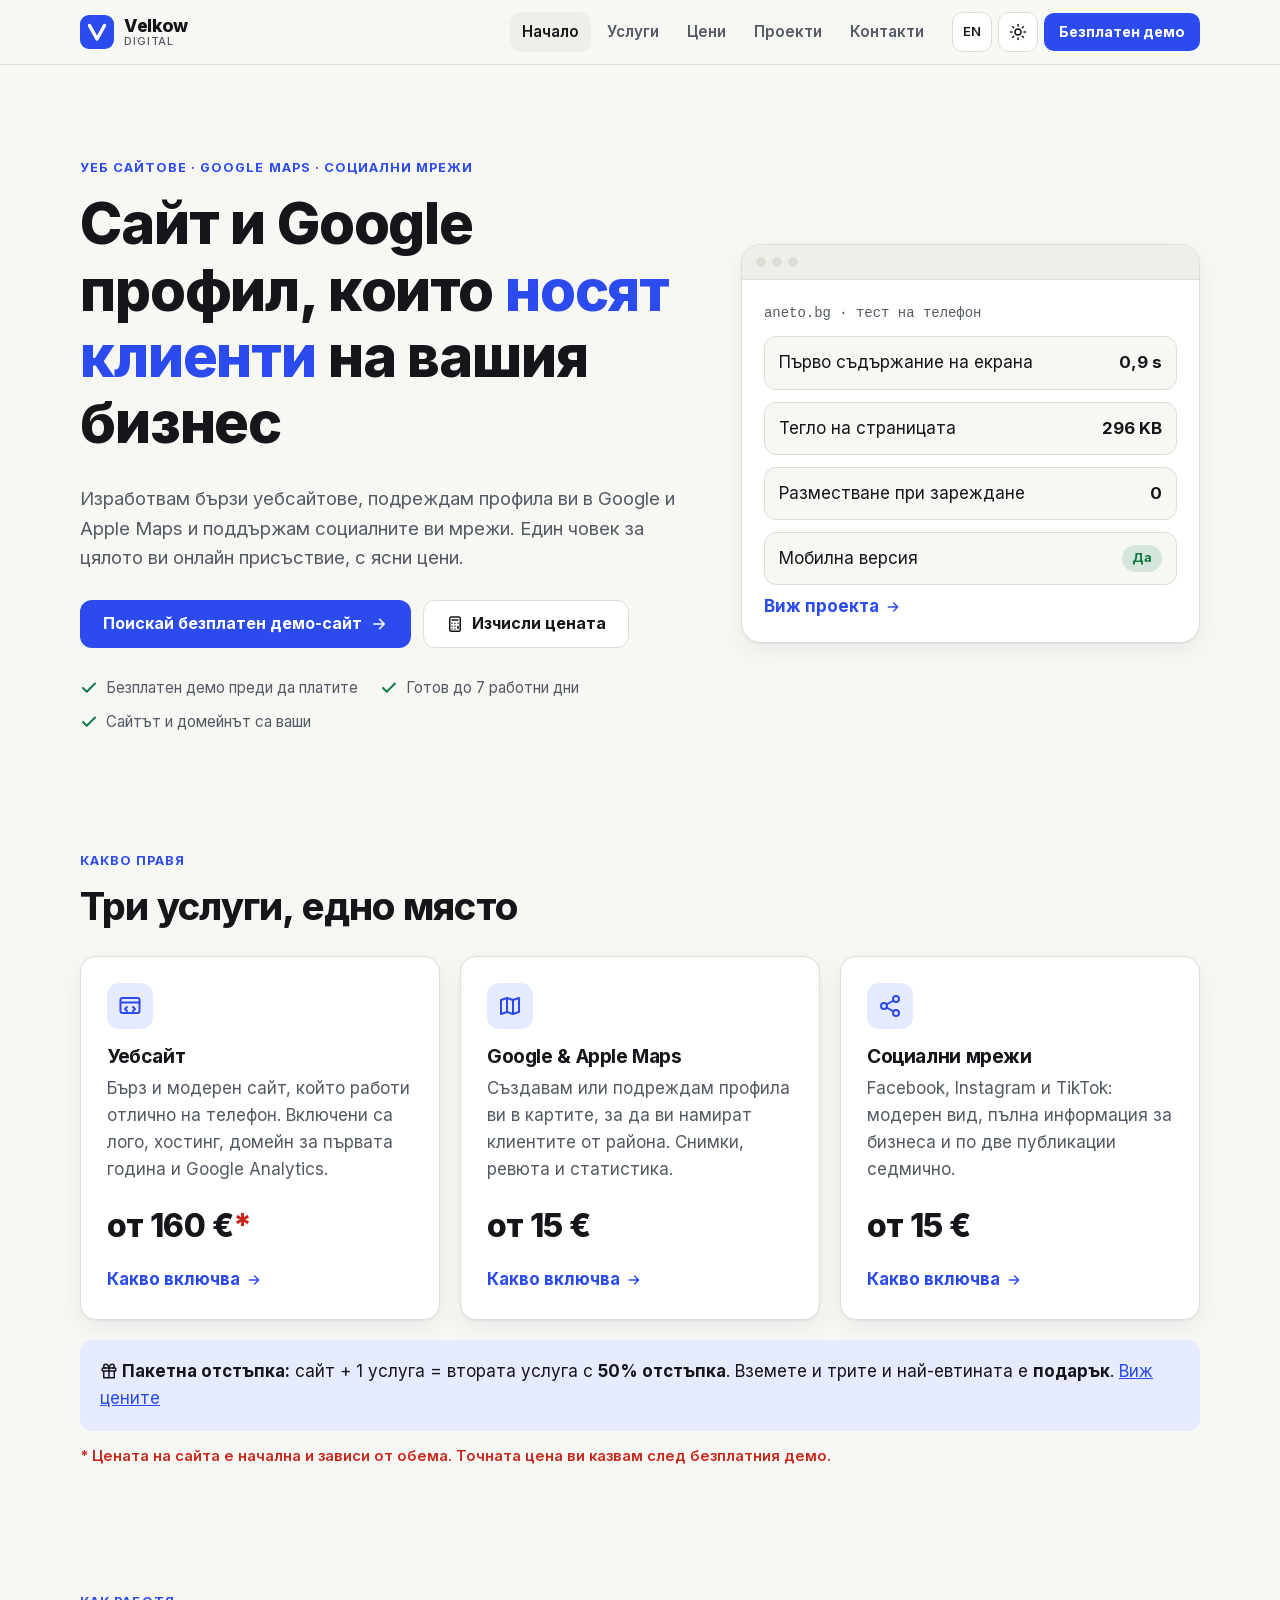
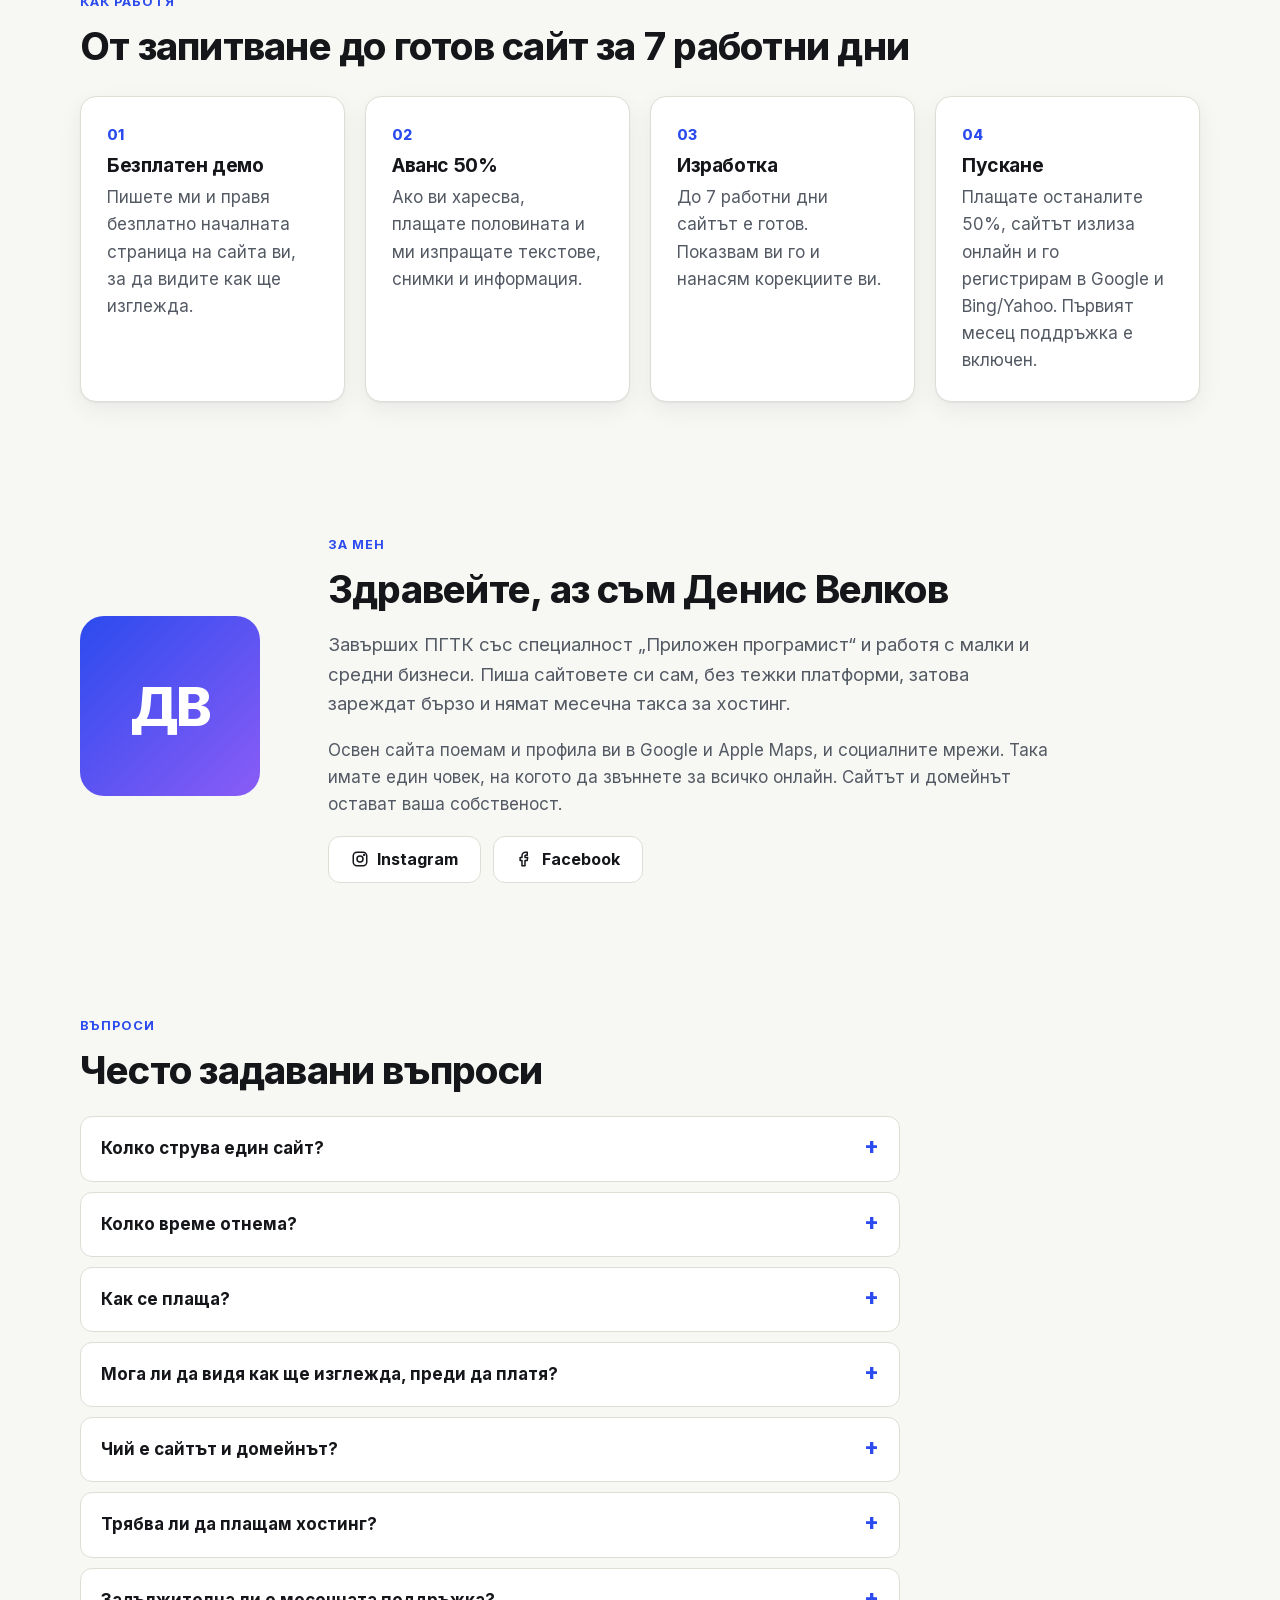
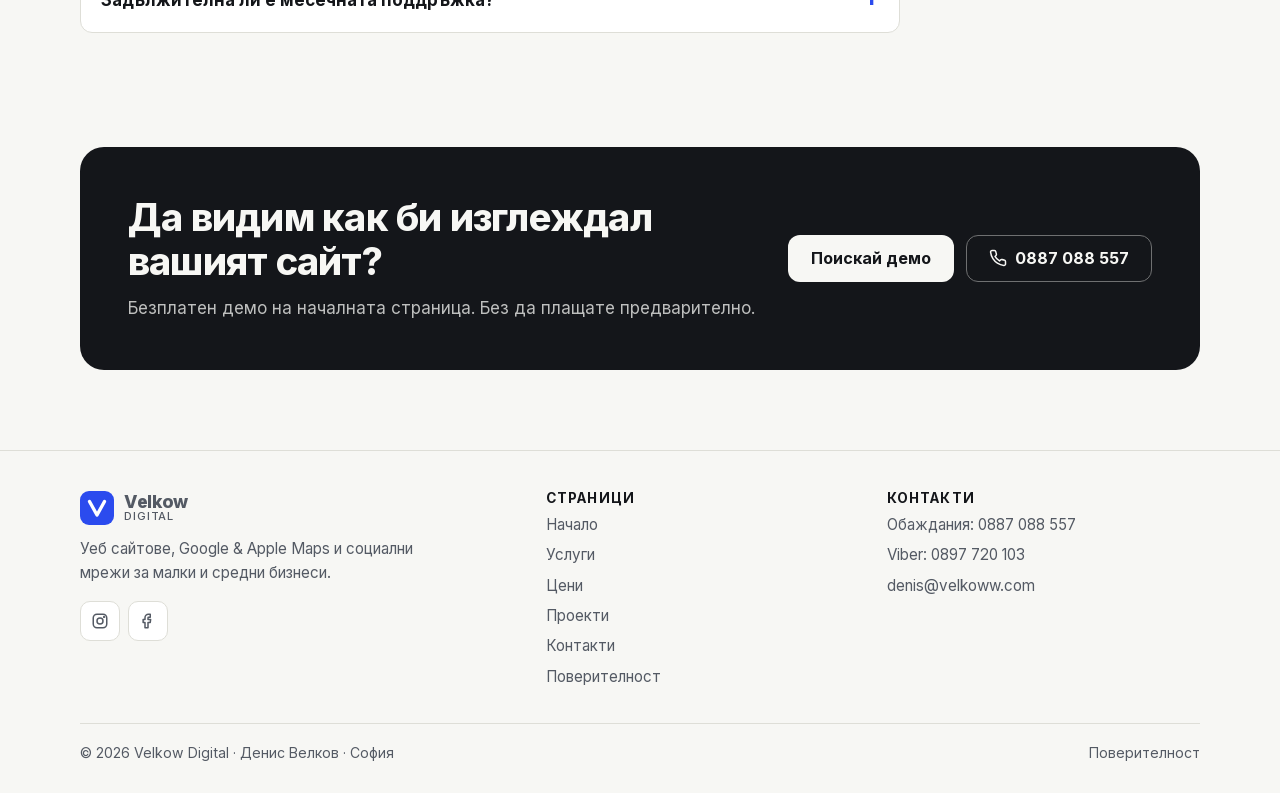
==== index.html @ 859248c7 "Цена за уебсайт: от 140 € на от 160 € (BG и EN, калкулатор) Co-Authored-By: Claude Opus 5.5 <noreply" ====
<!DOCTYPE html>
<html lang="bg">
<head>
<meta charset="UTF-8">
<meta name="viewport" content="width=device-width, initial-scale=1">
<title>Изработка на сайт, Google Maps и социални мрежи | Velkow Digital</title>
<meta name="description" content="Бързи уебсайтове от 160 €, Google и Apple Maps профили и поддръжка на социални мрежи за малки бизнеси. Безплатен демо-сайт, готов до 7 работни дни.">
<link rel="canonical" href="https://velkoww.com/">
<link rel="alternate" hreflang="bg" href="https://velkoww.com/">
<link rel="alternate" hreflang="en" href="https://velkoww.com/en/">
<link rel="alternate" hreflang="x-default" href="https://velkoww.com/">
<meta property="og:type" content="website">
<meta property="og:site_name" content="Velkow Digital">
<meta property="og:title" content="Изработка на сайт, Google Maps и социални мрежи | Velkow Digital">
<meta property="og:description" content="Бързи уебсайтове от 160 €, Google и Apple Maps профили и поддръжка на социални мрежи за малки бизнеси. Безплатен демо-сайт, готов до 7 работни дни.">
<meta property="og:url" content="https://velkoww.com/">
<meta property="og:image" content="https://velkoww.com/assets/img/og-bg.jpg">
<meta property="og:image:width" content="1200">
<meta property="og:image:height" content="630">
<meta property="og:locale" content="bg_BG">
<meta name="twitter:card" content="summary_large_image">
<meta name="theme-color" content="#F7F7F4" media="(prefers-color-scheme: light)">
<meta name="theme-color" content="#0E1014" media="(prefers-color-scheme: dark)">
<link rel="icon" href="/favicon.svg" type="image/svg+xml">
<link rel="icon" href="/favicon.png" type="image/png" sizes="32x32">
<link rel="apple-touch-icon" href="/apple-touch-icon.png">
<script>try{var t=localStorage.getItem('theme');if(t==='dark'||t==='light')document.documentElement.setAttribute('data-theme',t)}catch(e){}</script>
<link rel="preload" href="/assets/fonts/inter-var-latin-cyrillic.woff" as="font" type="font/woff" crossorigin>
<link rel="stylesheet" href="/assets/css/style.css">
<script type="application/ld+json">{"@context": "https://schema.org", "@type": "ProfessionalService", "name": "Velkow Digital", "url": "https://velkoww.com/", "image": "https://velkoww.com/assets/img/og-bg.jpg", "logo": "https://velkoww.com/apple-touch-icon.png", "description": "Изработка на уебсайтове, Google и Apple Maps профили и поддръжка на социални мрежи за малки и средни бизнеси.", "telephone": "+359887088557", "email": "denis@velkoww.com", "founder": {"@type": "Person", "name": "Денис Велков"}, "address": {"@type": "PostalAddress", "addressLocality": "София", "addressCountry": "BG"}, "areaServed": "BG", "priceRange": "€€", "sameAs": ["https://www.instagram.com/velkoww_/", "https://www.facebook.com/share/19Hg4BAvfs/"], "inLanguage": "bg"}</script>
</head>
<body>
<a class="skip" href="#main">Към съдържанието</a>
<header class="site-header">
  <div class="wrap nav">
    <a class="brand" href="/" aria-label="Velkow Digital – начало"><svg class="brand-mark" viewBox="0 0 34 34" aria-hidden="true"><rect width="34" height="34" rx="9" fill="var(--accent)"/><path d="M9.5 10.5 17 24l7.5-13.5" fill="none" stroke="var(--accent-ink)" stroke-width="3.4" stroke-linecap="round" stroke-linejoin="round"/></svg><span>Velkow<small>digital</small></span></a>
    <nav aria-label="Меню"><ul class="menu"><li><a href="/" aria-current="page">Начало</a></li><li><a href="/services">Услуги</a></li><li><a href="/prices">Цени</a></li><li><a href="/portfolio">Проекти</a></li><li><a href="/contacts">Контакти</a></li></ul></nav>
    <div class="tools">
      <a class="icon-btn" href="/en/" hreflang="en" lang="en" aria-label="Switch to English">EN</a>
      <button class="icon-btn theme-btn" type="button" aria-label="Theme"><svg class="sun" viewBox="0 0 24 24" fill="none" stroke="currentColor" stroke-width="2" stroke-linecap="round" aria-hidden="true"><circle cx="12" cy="12" r="4"/><path d="M12 2v2M12 20v2M4.9 4.9l1.4 1.4M17.7 17.7l1.4 1.4M2 12h2M20 12h2M4.9 19.1l1.4-1.4M17.7 6.3l1.4-1.4"/></svg><svg class="moon" viewBox="0 0 24 24" fill="none" stroke="currentColor" stroke-width="2" stroke-linecap="round" stroke-linejoin="round" aria-hidden="true"><path d="M21 12.8A9 9 0 1 1 11.2 3a7 7 0 0 0 9.8 9.8z"/></svg></button>
      <a class="btn btn-primary btn-sm header-cta" href="/contacts#form">Безплатен демо</a>
      <button class="icon-btn menu-btn" type="button" aria-expanded="false" aria-controls="mobile-menu" aria-label="Меню"><svg viewBox="0 0 24 24" fill="none" stroke="currentColor" stroke-width="2" stroke-linecap="round" aria-hidden="true"><path d="M4 6h16M4 12h16M4 18h16"/></svg></button>
    </div>
  </div>
  <nav id="mobile-menu" class="mobile-menu" aria-label="Меню"><a href="/" aria-current="page">Начало</a><a href="/services">Услуги</a><a href="/prices">Цени</a><a href="/portfolio">Проекти</a><a href="/contacts">Контакти</a></nav>
</header>
<main id="main">

<section class="hero">
  <div class="wrap hero-grid">
    <div>
      <span class="eyebrow">Уеб сайтове · Google Maps · Социални мрежи</span>
      <h1>Сайт и Google профил, които <em>носят клиенти</em> на вашия бизнес</h1>
      <p class="lead">Изработвам бързи уебсайтове, подреждам профила ви в Google и Apple Maps и поддържам социалните ви мрежи. Един човек за цялото ви онлайн присъствие, с ясни цени.</p>
      <div class="btn-row">
        <a class="btn btn-primary" href="/contacts#form">Поискай безплатен демо-сайт <svg viewBox="0 0 24 24" width="16" height="16" fill="none" stroke="currentColor" stroke-width="2.2" stroke-linecap="round" stroke-linejoin="round" aria-hidden="true"><path d="M5 12h14M13 6l6 6-6 6"/></svg></a>
        <a class="btn btn-ghost" href="/prices#calc"><svg viewBox="0 0 24 24" fill="none" stroke="currentColor" stroke-width="2" stroke-linecap="round" stroke-linejoin="round" aria-hidden="true"><rect x="5" y="2.5" width="14" height="19" rx="2"/><path d="M8 6.5h8M8 11h.01M12 11h.01M16 11h.01M8 15h.01M12 15h.01M16 15v3M8 18.5h.01M12 18.5h.01"/></svg> Изчисли цената</a>
      </div>
      <ul class="trust">
        <li><svg viewBox="0 0 24 24" fill="none" stroke="currentColor" stroke-width="2.5" stroke-linecap="round" stroke-linejoin="round" aria-hidden="true"><path d="M20 6 9 17l-5-5"/></svg> Безплатен демо преди да платите</li>
        <li><svg viewBox="0 0 24 24" fill="none" stroke="currentColor" stroke-width="2.5" stroke-linecap="round" stroke-linejoin="round" aria-hidden="true"><path d="M20 6 9 17l-5-5"/></svg> Готов до 7 работни дни</li>
        <li><svg viewBox="0 0 24 24" fill="none" stroke="currentColor" stroke-width="2.5" stroke-linecap="round" stroke-linejoin="round" aria-hidden="true"><path d="M20 6 9 17l-5-5"/></svg> Сайтът и домейнът са ваши</li>
      </ul>
    </div>
    <aside class="hero-card" aria-label="Последен проект">
      <div class="hero-card-bar"><i></i><i></i><i></i></div>
      <div class="hero-card-body">
        <p class="mono muted" style="margin-bottom:12px">aneto.bg · тест на телефон</p>
        <ul class="stat-list">
          <li><span>Първо съдържание на екрана</span><b>0,9 s</b></li>
          <li><span>Тегло на страницата</span><b>296 KB</b></li>
          <li><span>Разместване при зареждане</span><b>0</b></li>
          <li><span>Мобилна версия</span><span class="pill pill-ok">Да</span></li>
        </ul>
        <a class="card-link" href="/portfolio#aneto">Виж проекта <svg viewBox="0 0 24 24" width="16" height="16" fill="none" stroke="currentColor" stroke-width="2.2" stroke-linecap="round" stroke-linejoin="round" aria-hidden="true"><path d="M5 12h14M13 6l6 6-6 6"/></svg></a>
      </div>
    </aside>
  </div>
</section>

<section class="section-tight">
  <div class="wrap">
    <span class="eyebrow">Какво правя</span>
    <h2>Три услуги, едно място</h2>
    <div class="grid grid-3" style="margin-top:28px">
      <article class="card"><div class="card-icon"><svg viewBox="0 0 24 24" fill="none" stroke="currentColor" stroke-width="2" stroke-linecap="round" stroke-linejoin="round" aria-hidden="true"><rect x="2.5" y="4" width="19" height="15" rx="2"/><path d="M2.5 8.5h19"/><path d="m9 13-2 2 2 2M15 13l2 2-2 2"/></svg></div><h3>Уебсайт</h3>
        <p class="muted">Бърз и модерен сайт, който работи отлично на телефон. Включени са лого, хостинг, домейн за първата година и Google Analytics.</p>
        <p class="price">от 160 €<span class="req">*</span></p>
        <a class="card-link" href="/services#web">Какво включва <svg viewBox="0 0 24 24" width="16" height="16" fill="none" stroke="currentColor" stroke-width="2.2" stroke-linecap="round" stroke-linejoin="round" aria-hidden="true"><path d="M5 12h14M13 6l6 6-6 6"/></svg></a></article>
      <article class="card"><div class="card-icon"><svg viewBox="0 0 24 24" fill="none" stroke="currentColor" stroke-width="2" stroke-linecap="round" stroke-linejoin="round" aria-hidden="true"><path d="M9 4 3 6v14l6-2 6 2 6-2V4l-6 2z"/><path d="M9 4v14M15 6v14"/></svg></div><h3>Google & Apple Maps</h3>
        <p class="muted">Създавам или подреждам профила ви в картите, за да ви намират клиентите от района. Снимки, ревюта и статистика.</p>
        <p class="price">от 15 €</p>
        <a class="card-link" href="/services#maps">Какво включва <svg viewBox="0 0 24 24" width="16" height="16" fill="none" stroke="currentColor" stroke-width="2.2" stroke-linecap="round" stroke-linejoin="round" aria-hidden="true"><path d="M5 12h14M13 6l6 6-6 6"/></svg></a></article>
      <article class="card"><div class="card-icon"><svg viewBox="0 0 24 24" fill="none" stroke="currentColor" stroke-width="2" stroke-linecap="round" stroke-linejoin="round" aria-hidden="true"><circle cx="18" cy="5" r="3"/><circle cx="6" cy="12" r="3"/><circle cx="18" cy="19" r="3"/><path d="m8.6 13.5 6.8 4M15.4 6.5l-6.8 4"/></svg></div><h3>Социални мрежи</h3>
        <p class="muted">Facebook, Instagram и TikTok: модерен вид, пълна информация за бизнеса и по две публикации седмично.</p>
        <p class="price">от 15 €</p>
        <a class="card-link" href="/services#social">Какво включва <svg viewBox="0 0 24 24" width="16" height="16" fill="none" stroke="currentColor" stroke-width="2.2" stroke-linecap="round" stroke-linejoin="round" aria-hidden="true"><path d="M5 12h14M13 6l6 6-6 6"/></svg></a></article>
    </div>
    <div class="callout discount" style="margin-top:20px"><b><svg width="18" height="18" style="vertical-align:-3px" viewBox="0 0 24 24" fill="none" stroke="currentColor" stroke-width="2" stroke-linecap="round" stroke-linejoin="round" aria-hidden="true"><rect x="3" y="8" width="18" height="4" rx="1"/><path d="M12 8v13M19 12v9H5v-9M7.5 8a2.5 2.5 0 0 1 0-5C11 3 12 8 12 8s1-5 4.5-5a2.5 2.5 0 0 1 0 5"/></svg> Пакетна отстъпка:</b> сайт + 1 услуга = втората услуга с <b>50% отстъпка</b>. Вземете и трите и най-евтината е <b>подарък</b>. <a href="/prices">Виж цените</a></div>
    <p class="note-red" style="margin-top:14px;font-size:.92rem">* Цената на сайта е начална и зависи от обема. Точната цена ви казвам след безплатния демо.</p>
  </div>
</section>

<section>
  <div class="wrap">
    <span class="eyebrow">Как работя</span>
    <h2>От запитване до готов сайт за 7 работни дни</h2>
    <div class="grid grid-4" style="margin-top:28px">
      <div class="card"><span class="step-num">01</span><h3>Безплатен демо</h3><p class="muted">Пишете ми и правя безплатно началната страница на сайта ви, за да видите как ще изглежда.</p></div>
      <div class="card"><span class="step-num">02</span><h3>Аванс 50%</h3><p class="muted">Ако ви харесва, плащате половината и ми изпращате текстове, снимки и информация.</p></div>
      <div class="card"><span class="step-num">03</span><h3>Изработка</h3><p class="muted">До 7 работни дни сайтът е готов. Показвам ви го и нанасям корекциите ви.</p></div>
      <div class="card"><span class="step-num">04</span><h3>Пускане</h3><p class="muted">Плащате останалите 50%, сайтът излиза онлайн и го регистрирам в Google и Bing/Yahoo. Първият месец поддръжка е включен.</p></div>
    </div>
  </div>
</section>

<section>
  <div class="wrap about">
    <div class="avatar" aria-hidden="true">ДВ</div>
    <div>
      <span class="eyebrow">За мен</span>
      <h2>Здравейте, аз съм Денис Велков</h2>
      <p class="lead" style="max-width:720px">Завърших ПГТК със специалност „Приложен програмист“ и работя с малки и средни бизнеси. Пиша сайтовете си сам, без тежки платформи, затова зареждат бързо и нямат месечна такса за хостинг.</p>
      <p class="muted" style="max-width:720px">Освен сайта поемам и профила ви в Google и Apple Maps, и социалните мрежи. Така имате един човек, на когото да звъннете за всичко онлайн. Сайтът и домейнът остават ваша собственост.</p>
      <div class="btn-row"><a class="btn btn-ghost" href="https://www.instagram.com/velkoww_/" target="_blank" rel="noopener"><svg viewBox="0 0 24 24" fill="none" stroke="currentColor" stroke-width="2" stroke-linecap="round" stroke-linejoin="round" aria-hidden="true"><rect x="3" y="3" width="18" height="18" rx="5"/><circle cx="12" cy="12" r="4"/><circle cx="17.5" cy="6.5" r=".6" fill="currentColor"/></svg> Instagram</a><a class="btn btn-ghost" href="https://www.facebook.com/share/19Hg4BAvfs/" target="_blank" rel="noopener"><svg viewBox="0 0 24 24" fill="none" stroke="currentColor" stroke-width="2" stroke-linecap="round" stroke-linejoin="round" aria-hidden="true"><path d="M15 3h-2.5A4.5 4.5 0 0 0 8 7.5V10H5.5v4H8v7h4v-7h3l.5-4H12V7.8c0-.5.4-.8.8-.8H15z"/></svg> Facebook</a></div>
    </div>
  </div>
</section>

<section>
  <div class="wrap faq">
    <span class="eyebrow">Въпроси</span>
    <h2>Често задавани въпроси</h2>
    <div style="margin-top:24px;max-width:820px">
      <details><summary>Колко струва един сайт?</summary><p>От 160 €. Крайната цена зависи от броя страници и количеството информация. Точната цена ви казвам след безплатния демо, преди да платите каквото и да е.</p></details>
      <details><summary>Колко време отнема?</summary><p>До 7 работни дни, след като получа аванса и нужната информация (текстове, снимки, контакти).</p></details>
      <details><summary>Как се плаща?</summary><p>50% аванс при стартиране и останалите 50%, когато всичко е готово и сте доволни.</p></details>
      <details><summary>Мога ли да видя как ще изглежда, преди да платя?</summary><p>Да. При запитване правя безплатен демо на началната страница, за да видите стила и как работя.</p></details>
      <details><summary>Чий е сайтът и домейнът?</summary><p>Ваши. Сайтът и домейнът остават ваша собственост. Първата година на домейна е включена в цената.</p></details>
      <details><summary>Трябва ли да плащам хостинг?</summary><p>Не. Хостингът е включен и няма месечна такса за него.</p></details>
      <details><summary>Задължителна ли е месечната поддръжка?</summary><p>Не, тя е по желание. Първият месец поддръжка е включен (за сайта) или подарък (за Maps и социални мрежи).</p></details>
    </div>
  </div>
</section>

<section class="section-tight">
  <div class="wrap">
    <div class="cta-band">
      <div><h2>Да видим как би изглеждал вашият сайт?</h2><p style="margin:0">Безплатен демо на началната страница. Без да плащате предварително.</p></div>
      <div class="btn-row"><a class="btn btn-primary" href="/contacts#form">Поискай демо</a><a class="btn btn-ghost" href="tel:+359887088557"><svg viewBox="0 0 24 24" fill="none" stroke="currentColor" stroke-width="2" stroke-linecap="round" stroke-linejoin="round" aria-hidden="true"><path d="M22 16.9v3a2 2 0 0 1-2.2 2 19.8 19.8 0 0 1-8.6-3.1 19.5 19.5 0 0 1-6-6A19.8 19.8 0 0 1 2.1 4.2 2 2 0 0 1 4.1 2h3a2 2 0 0 1 2 1.7c.1 1 .4 1.9.7 2.8a2 2 0 0 1-.5 2.1L8 9.9a16 16 0 0 0 6 6l1.3-1.3a2 2 0 0 1 2.1-.5c.9.3 1.8.6 2.8.7a2 2 0 0 1 1.8 2z"/></svg> 0887 088 557</a></div>
    </div>
  </div>
</section>
</main>
<footer class="site-footer">
  <div class="wrap">
    <div class="foot-grid">
      <div>
        <a class="brand" href="/"><svg class="brand-mark" viewBox="0 0 34 34" aria-hidden="true"><rect width="34" height="34" rx="9" fill="var(--accent)"/><path d="M9.5 10.5 17 24l7.5-13.5" fill="none" stroke="var(--accent-ink)" stroke-width="3.4" stroke-linecap="round" stroke-linejoin="round"/></svg><span>Velkow<small>digital</small></span></a>
        <p style="margin-top:12px;max-width:340px">Уеб сайтове, Google & Apple Maps и социални мрежи за малки и средни бизнеси.</p>
        <div class="social">
          <a class="icon-btn" href="https://www.instagram.com/velkoww_/" target="_blank" rel="noopener" aria-label="Instagram"><svg viewBox="0 0 24 24" fill="none" stroke="currentColor" stroke-width="2" stroke-linecap="round" stroke-linejoin="round" aria-hidden="true"><rect x="3" y="3" width="18" height="18" rx="5"/><circle cx="12" cy="12" r="4"/><circle cx="17.5" cy="6.5" r=".6" fill="currentColor"/></svg></a>
          <a class="icon-btn" href="https://www.facebook.com/share/19Hg4BAvfs/" target="_blank" rel="noopener" aria-label="Facebook"><svg viewBox="0 0 24 24" fill="none" stroke="currentColor" stroke-width="2" stroke-linecap="round" stroke-linejoin="round" aria-hidden="true"><path d="M15 3h-2.5A4.5 4.5 0 0 0 8 7.5V10H5.5v4H8v7h4v-7h3l.5-4H12V7.8c0-.5.4-.8.8-.8H15z"/></svg></a>
        </div>
      </div>
      <div><h3>Страници</h3><ul><li><a href="/">Начало</a></li><li><a href="/services">Услуги</a></li><li><a href="/prices">Цени</a></li><li><a href="/portfolio">Проекти</a></li><li><a href="/contacts">Контакти</a></li><li><a href="/privacy">Поверителност</a></li></ul></div>
      <div><h3>Контакти</h3><ul>
        <li>Обаждания: <a href="tel:+359887088557">0887 088 557</a></li>
        <li>Viber: <a href="viber://chat?number=%2B359897720103">0897 720 103</a></li>
        <li><a href="mailto:denis@velkoww.com">denis@velkoww.com</a></li>
      </ul></div>
    </div>
    <div class="foot-bottom"><span>© <span id="year">2026</span> Velkow Digital · Денис Велков · София</span><a href="/privacy">Поверителност</a></div>
  </div>
</footer>
<nav class="mobile-bar" aria-label="Quick contact">
  <a class="call" href="tel:+359887088557"><svg viewBox="0 0 24 24" fill="none" stroke="currentColor" stroke-width="2" stroke-linecap="round" stroke-linejoin="round" aria-hidden="true"><path d="M22 16.9v3a2 2 0 0 1-2.2 2 19.8 19.8 0 0 1-8.6-3.1 19.5 19.5 0 0 1-6-6A19.8 19.8 0 0 1 2.1 4.2 2 2 0 0 1 4.1 2h3a2 2 0 0 1 2 1.7c.1 1 .4 1.9.7 2.8a2 2 0 0 1-.5 2.1L8 9.9a16 16 0 0 0 6 6l1.3-1.3a2 2 0 0 1 2.1-.5c.9.3 1.8.6 2.8.7a2 2 0 0 1 1.8 2z"/></svg>Обади се</a>
  <a class="viber" href="viber://chat?number=%2B359897720103"><svg viewBox="0 0 24 24" fill="none" stroke="currentColor" stroke-width="2" stroke-linecap="round" stroke-linejoin="round" aria-hidden="true"><path d="M21 11.5a8.4 8.4 0 0 1-9 8.4 8.6 8.6 0 0 1-3.8-.9L3 21l1.9-5.1A8.4 8.4 0 0 1 12 3a8.5 8.5 0 0 1 9 8.5z"/><path d="M9.5 9.5c.3 1.8 1.3 3.3 3 4.5"/></svg>Viber</a>
  <a href="/prices#calc"><svg viewBox="0 0 24 24" fill="none" stroke="currentColor" stroke-width="2" stroke-linecap="round" stroke-linejoin="round" aria-hidden="true"><rect x="5" y="2.5" width="14" height="19" rx="2"/><path d="M8 6.5h8M8 11h.01M12 11h.01M16 11h.01M8 15h.01M12 15h.01M16 15v3M8 18.5h.01M12 18.5h.01"/></svg>Цена</a>
</nav>
<script src="/assets/js/main.js" defer></script>
</body>
</html>
---- assets/css/style.css ----
/* Velkow Digital — стилове (без външни библиотеки) */
@font-face{font-family:"Inter";src:url("/assets/fonts/inter-var-latin-cyrillic.woff") format("woff");font-weight:100 900;font-display:swap}

:root{
  --bg:#F7F7F4;--surface:#FFFFFF;--surface-2:#EFEFEA;--border:#DEDED7;
  --text:#14161A;--muted:#545A64;--accent:#2B4BEE;--accent-ink:#FFFFFF;--accent-soft:#E6EBFF;
  --ok:#0E7A43;--danger:#C8261B;--viber:#7360F2;
  --shadow:0 1px 2px rgba(20,22,26,.05),0 8px 24px rgba(20,22,26,.06);
  --radius:16px;--maxw:1160px;
  color-scheme:light;
}
@media (prefers-color-scheme:dark){
  :root:not([data-theme="light"]){
    --bg:#0E1014;--surface:#161A21;--surface-2:#1C212A;--border:#2A303B;
    --text:#ECEEF3;--muted:#A3ABB9;--accent:#8EA2FF;--accent-ink:#0E1014;--accent-soft:#1E2540;
    --ok:#4ADE80;--danger:#FF7A6E;--shadow:0 1px 2px rgba(0,0,0,.3),0 8px 24px rgba(0,0,0,.25);
    color-scheme:dark;
  }
}
:root[data-theme="dark"]{
  --bg:#0E1014;--surface:#161A21;--surface-2:#1C212A;--border:#2A303B;
  --text:#ECEEF3;--muted:#A3ABB9;--accent:#8EA2FF;--accent-ink:#0E1014;--accent-soft:#1E2540;
  --ok:#4ADE80;--danger:#FF7A6E;--shadow:0 1px 2px rgba(0,0,0,.3),0 8px 24px rgba(0,0,0,.25);
  color-scheme:dark;
}

*{box-sizing:border-box}
html{-webkit-text-size-adjust:100%;scroll-behavior:smooth}
@media (prefers-reduced-motion:reduce){html{scroll-behavior:auto}*{transition:none!important;animation:none!important}}
body{margin:0;background:var(--bg);color:var(--text);font:400 17px/1.6 "Inter",system-ui,-apple-system,"Segoe UI",Roboto,sans-serif;-webkit-font-smoothing:antialiased;padding-bottom:72px}
@media (min-width:860px){body{padding-bottom:0}}
img{max-width:100%;height:auto;display:block}
a{color:var(--accent)}
h1,h2,h3{line-height:1.15;letter-spacing:-.02em;margin:0 0 .5em}
h1{font-size:clamp(2.1rem,5.4vw,3.6rem);font-weight:800}
h2{font-size:clamp(1.6rem,3.4vw,2.4rem);font-weight:750}
h3{font-size:1.2rem;font-weight:700}
p{margin:0 0 1em}
.mono{font-family:ui-monospace,SFMono-Regular,Menlo,Consolas,monospace;font-size:.82em;letter-spacing:0}
.wrap{max-width:var(--maxw);margin:0 auto;padding:0 20px}
.skip{position:absolute;left:-999px;top:8px;background:var(--accent);color:var(--accent-ink);padding:8px 14px;border-radius:8px;z-index:100}
.skip:focus{left:8px}
:focus-visible{outline:3px solid var(--accent);outline-offset:2px;border-radius:6px}

/* Хедър */
.site-header{position:sticky;top:0;z-index:50;background:color-mix(in srgb,var(--bg) 88%,transparent);backdrop-filter:saturate(1.4) blur(10px);-webkit-backdrop-filter:saturate(1.4) blur(10px);border-bottom:1px solid var(--border)}
.nav{display:flex;align-items:center;gap:16px;height:64px}
.brand{display:flex;align-items:center;gap:10px;text-decoration:none;color:var(--text);font-weight:800;letter-spacing:-.02em;font-size:1.1rem;margin-right:auto}
.brand-mark{width:34px;height:34px;flex:none}
.brand small{display:block;font-weight:500;color:var(--muted);font-size:.7rem;letter-spacing:.08em;text-transform:uppercase;line-height:1}
.brand span{line-height:1.05}
.menu{display:none;gap:4px;list-style:none;margin:0;padding:0}
.menu a{display:block;padding:8px 12px;border-radius:10px;color:var(--muted);text-decoration:none;font-weight:600;font-size:.95rem}
.menu a:hover{color:var(--text);background:var(--surface-2)}
.menu a[aria-current="page"]{color:var(--text);background:var(--surface-2)}
.tools{display:flex;align-items:center;gap:6px}
.icon-btn{display:inline-flex;align-items:center;justify-content:center;min-width:40px;height:40px;padding:0 10px;border-radius:10px;border:1px solid var(--border);background:var(--surface);color:var(--text);text-decoration:none;font:600 .82rem/1 "Inter",system-ui,sans-serif;cursor:pointer}
.icon-btn:hover{border-color:var(--accent)}
.icon-btn svg{width:18px;height:18px}
.theme-btn .moon{display:none}
:root[data-theme-effective="dark"] .theme-btn .sun{display:none}
:root[data-theme-effective="dark"] .theme-btn .moon{display:block}
.menu-btn{display:inline-flex}
.btn.header-cta{display:none}
.mobile-menu{display:none;border-top:1px solid var(--border);padding:8px 20px 16px}
.mobile-menu.open{display:block}
.mobile-menu a{display:block;padding:12px 4px;border-bottom:1px solid var(--border);color:var(--text);text-decoration:none;font-weight:600}
.mobile-menu a[aria-current="page"]{color:var(--accent)}
@media (min-width:860px){.menu{display:flex}.menu-btn{display:none}.btn.header-cta{display:inline-flex}.mobile-menu{display:none!important}}

/* Бутони */
.btn{display:inline-flex;align-items:center;justify-content:center;gap:8px;padding:13px 22px;border-radius:12px;font-weight:700;font-size:1rem;text-decoration:none;border:1px solid transparent;cursor:pointer;line-height:1.2;transition:transform .15s ease,background .15s ease,border-color .15s ease}
.btn:hover{transform:translateY(-1px)}
.btn-primary{background:var(--accent);color:var(--accent-ink)}
.btn-ghost{background:var(--surface);color:var(--text);border-color:var(--border)}
.btn-ghost:hover{border-color:var(--accent)}
.btn-sm{padding:9px 14px;font-size:.9rem;border-radius:10px}
.btn svg{width:18px;height:18px;flex:none}
.btn-row{display:flex;flex-wrap:wrap;gap:12px}

/* Секции */
section{padding:64px 0}
.section-tight{padding:40px 0}
.eyebrow{display:inline-flex;align-items:center;gap:8px;font-size:.8rem;font-weight:700;letter-spacing:.08em;text-transform:uppercase;color:var(--accent);margin-bottom:12px}
.lead{font-size:1.15rem;color:var(--muted);max-width:640px}
.muted{color:var(--muted)}
.center{text-align:center}
.center .lead{margin-left:auto;margin-right:auto}
.page-head{padding-top:48px;padding-bottom:8px}
.page-head .lead{margin-bottom:0}

/* Hero */
.hero{padding:56px 0 48px}
.hero-grid{display:grid;gap:40px;align-items:center}
@media (min-width:960px){.hero-grid{grid-template-columns:1.15fr .85fr}.hero{padding:88px 0 72px}}
.hero h1 em{font-style:normal;color:var(--accent)}
.hero .lead{margin-bottom:28px}
.trust{display:flex;flex-wrap:wrap;gap:10px 22px;list-style:none;padding:0;margin:28px 0 0;color:var(--muted);font-size:.95rem}
.trust li{display:flex;align-items:center;gap:8px}
.trust svg{width:18px;height:18px;color:var(--ok);flex:none}
.hero-card{background:var(--surface);border:1px solid var(--border);border-radius:20px;box-shadow:var(--shadow);overflow:hidden}
.hero-card-bar{display:flex;gap:6px;padding:12px 14px;border-bottom:1px solid var(--border);background:var(--surface-2)}
.hero-card-bar i{width:10px;height:10px;border-radius:50%;background:var(--border)}
.hero-card-body{padding:22px}
.stat-list{list-style:none;padding:0;margin:0;display:grid;gap:12px}
.stat-list li{display:flex;justify-content:space-between;align-items:center;gap:12px;padding:12px 14px;border:1px solid var(--border);border-radius:12px;background:var(--bg)}
.stat-list b{font-size:1.05rem}
.pill{display:inline-block;white-space:nowrap;padding:3px 10px;border-radius:99px;background:var(--accent-soft);color:var(--accent);font-weight:700;font-size:.8rem}
.pill-ok{background:color-mix(in srgb,var(--ok) 14%,transparent);color:var(--ok)}

/* Карти */
.grid{display:grid;gap:20px}
@media (min-width:720px){.grid-2{grid-template-columns:repeat(2,1fr)}.grid-3{grid-template-columns:repeat(3,1fr)}.grid-4{grid-template-columns:repeat(2,1fr)}}
@media (min-width:1000px){.grid-4{grid-template-columns:repeat(4,1fr)}}
.card{background:var(--surface);border:1px solid var(--border);border-radius:var(--radius);padding:26px;box-shadow:var(--shadow)}
.card h3{margin-bottom:.4em}
.card p:last-child{margin-bottom:0}
.card-icon{width:46px;height:46px;border-radius:12px;background:var(--accent-soft);color:var(--accent);display:flex;align-items:center;justify-content:center;margin-bottom:16px}
.card-icon svg{width:24px;height:24px}
.card-link{font-weight:700;text-decoration:none;display:inline-flex;gap:6px;align-items:center;margin-top:8px}
.checks{list-style:none;padding:0;margin:0 0 1em}
.checks li{position:relative;padding-left:28px;margin:8px 0}
.checks li::before{content:"";position:absolute;left:2px;top:.45em;width:14px;height:8px;border-left:2.5px solid var(--ok);border-bottom:2.5px solid var(--ok);transform:rotate(-45deg)}
.step-num{font-weight:800;color:var(--accent);font-size:.9rem;margin-bottom:8px;display:block}

/* Цени */
.price{font-size:2rem;font-weight:800;letter-spacing:-.02em;margin:.2em 0}
.price small{font-size:.95rem;font-weight:600;color:var(--muted)}
.price-rows{list-style:none;padding:0;margin:0 0 1em;border-top:1px solid var(--border)}
.price-rows li{display:flex;justify-content:space-between;gap:12px;padding:10px 0;border-bottom:1px solid var(--border)}
.price-rows b{white-space:nowrap}
.req{color:var(--danger);font-weight:800}
.note-red{color:var(--danger);font-weight:600}
.callout{border:1px solid var(--border);border-left:4px solid var(--accent);background:var(--surface);border-radius:12px;padding:18px 20px}
.callout-red{border-left-color:var(--danger)}
.discount{background:var(--accent-soft);border:0}
.discount h3{color:var(--text)}

/* Калкулатор */
.calc{display:grid;gap:20px}
@media (min-width:960px){.calc{grid-template-columns:1.2fr .8fr;align-items:start}}
.calc-item{background:var(--surface);border:1px solid var(--border);border-radius:var(--radius);padding:20px;margin-bottom:14px}
.calc-item.on{border-color:var(--accent);box-shadow:0 0 0 1px var(--accent)}
.calc-head{display:flex;align-items:center;gap:12px;cursor:pointer;font-weight:700;font-size:1.08rem}
.calc-head input{width:22px;height:22px;accent-color:var(--accent);flex:none}
.calc-head .from{margin-left:auto;font-weight:600;color:var(--muted);font-size:.95rem;white-space:nowrap}
.calc-opts{margin:14px 0 0 34px;display:none;gap:10px}
.calc-item.on .calc-opts{display:grid}
.calc-opts label{display:flex;align-items:flex-start;gap:10px;cursor:pointer;color:var(--text);font-size:.97rem}
.calc-opts input{width:18px;height:18px;margin-top:3px;accent-color:var(--accent);flex:none}
.calc-opts fieldset{border:0;padding:0;margin:0;display:grid;gap:8px}
.calc-opts legend{font-weight:600;font-size:.9rem;color:var(--muted);margin-bottom:6px;padding:0}
.summary{position:sticky;top:84px}
.summary h3{margin-bottom:12px}
.sum-lines{list-style:none;padding:0;margin:0 0 12px}
.sum-lines li{display:flex;justify-content:space-between;gap:10px;padding:8px 0;border-bottom:1px dashed var(--border);font-size:.95rem}
.sum-lines s{color:var(--muted);margin-right:6px;font-weight:400}
.sum-lines .free{color:var(--ok);font-weight:700}
.sum-total{display:flex;justify-content:space-between;align-items:baseline;gap:10px;margin-top:10px}
.sum-total b{font-size:1.6rem;letter-spacing:-.02em}
.sum-sub{display:flex;justify-content:space-between;gap:10px;color:var(--muted);font-size:.95rem;margin-top:6px}
.sum-empty{color:var(--muted)}

/* Портфолио */
.case{display:grid;gap:28px;align-items:center}
@media (min-width:960px){.case{grid-template-columns:1fr 1fr}}
.shots{position:relative;padding-bottom:40px}
.shot-desk{border-radius:14px;border:1px solid var(--border);box-shadow:var(--shadow);overflow:hidden}
.shot-mob{position:absolute;right:-6px;bottom:0;width:28%;border-radius:18px;border:5px solid var(--text);overflow:hidden;box-shadow:var(--shadow)}
.metrics{display:grid;grid-template-columns:repeat(2,1fr);gap:12px;margin:18px 0}
@media (min-width:560px){.metrics{grid-template-columns:repeat(4,1fr)}}
.metric{background:var(--bg);border:1px solid var(--border);border-radius:12px;padding:12px}
.metric b{display:block;font-size:1.35rem;letter-spacing:-.02em}
.metric span{font-size:.8rem;color:var(--muted)}
table.audit{width:100%;border-collapse:collapse;font-size:.95rem}
table.audit th,table.audit td{text-align:left;padding:10px 8px;border-bottom:1px solid var(--border);vertical-align:top}
table.audit th{color:var(--muted);font-weight:600;font-size:.85rem}

/* За мен */
.about{display:grid;gap:28px;align-items:center}
@media (min-width:860px){.about{grid-template-columns:220px 1fr}}
.avatar{width:180px;height:180px;border-radius:24px;background:linear-gradient(135deg,var(--accent),#8B5CF6);color:#fff;display:flex;align-items:center;justify-content:center;font-size:3.4rem;font-weight:800;letter-spacing:-.04em;overflow:hidden}
.avatar img{width:100%;height:100%;object-fit:cover}

/* FAQ */
.faq details{background:var(--surface);border:1px solid var(--border);border-radius:12px;padding:0 20px;margin-bottom:10px}
.faq summary{cursor:pointer;font-weight:700;padding:18px 0;list-style:none;display:flex;justify-content:space-between;gap:16px}
.faq summary::-webkit-details-marker{display:none}
.faq summary::after{content:"+";font-size:1.4rem;line-height:1;color:var(--accent)}
.faq details[open] summary::after{content:"–"}
.faq details p{color:var(--muted)}

/* CTA лента */
.cta-band{background:var(--text);color:var(--bg);border-radius:24px;padding:40px 28px;display:grid;gap:20px;align-items:center}
.cta-band p{color:color-mix(in srgb,var(--bg) 75%,var(--text))}
.cta-band .btn-ghost{background:transparent;color:var(--bg);border-color:color-mix(in srgb,var(--bg) 40%,var(--text))}
.cta-band .btn-primary{background:var(--bg);color:var(--text)}
@media (min-width:860px){.cta-band{grid-template-columns:1fr auto;padding:48px}}
.cta-band h2{margin-bottom:.3em}

/* Контакти и форма */
.contact-list{list-style:none;padding:0;margin:0;display:grid;gap:12px}
.contact-list a,.contact-list div{display:flex;align-items:center;gap:14px;padding:14px 16px;border:1px solid var(--border);border-radius:12px;background:var(--surface);text-decoration:none;color:var(--text)}
.contact-list a:hover{border-color:var(--accent)}
.contact-list .ic{width:40px;height:40px;border-radius:10px;display:flex;align-items:center;justify-content:center;background:var(--accent-soft);color:var(--accent);flex:none}
.contact-list .ic svg{width:20px;height:20px}
.contact-list small{display:block;color:var(--muted);font-size:.8rem;font-weight:600;text-transform:uppercase;letter-spacing:.06em}
.contact-list b{font-size:1.05rem}
.form{display:grid;gap:16px}
.field label{display:block;font-weight:600;margin-bottom:6px;font-size:.95rem}
.field input,.field textarea{width:100%;padding:13px 14px;border:1px solid var(--border);border-radius:10px;background:var(--bg);color:var(--text);font:inherit}
.field input:focus,.field textarea:focus{outline:none;border-color:var(--accent);box-shadow:0 0 0 3px var(--accent-soft)}
.field textarea{min-height:130px;resize:vertical}
.consent{display:flex;gap:10px;align-items:flex-start;font-size:.92rem;color:var(--muted)}
.consent input{width:18px;height:18px;margin-top:3px;accent-color:var(--accent);flex:none}
.hp{position:absolute!important;left:-9999px!important}
.form-status{padding:12px 14px;border-radius:10px;font-weight:600;display:none}
.form-status.ok{display:block;background:color-mix(in srgb,var(--ok) 14%,transparent);color:var(--ok)}
.form-status.err{display:block;background:color-mix(in srgb,var(--danger) 12%,transparent);color:var(--danger)}

/* Текстови страници */
.prose{max-width:760px}
.prose h2{font-size:1.4rem;margin-top:1.6em}
.prose li{margin:.3em 0}

/* Футър */
.site-footer{border-top:1px solid var(--border);margin-top:40px;padding:40px 0 28px;color:var(--muted);font-size:.95rem}
.foot-grid{display:grid;gap:28px}
@media (min-width:860px){.foot-grid{grid-template-columns:1.4fr 1fr 1fr}}
.site-footer h3{font-size:.85rem;text-transform:uppercase;letter-spacing:.08em;color:var(--text)}
.site-footer ul{list-style:none;padding:0;margin:0}
.site-footer li{margin:6px 0}
.site-footer a{color:var(--muted);text-decoration:none}
.site-footer a:hover{color:var(--text)}
.social{display:flex;gap:8px;margin-top:12px}
.foot-bottom{border-top:1px solid var(--border);margin-top:28px;padding-top:18px;display:flex;flex-wrap:wrap;justify-content:space-between;gap:10px;font-size:.88rem}

/* Мобилна лента */
.mobile-bar{position:fixed;left:0;right:0;bottom:0;z-index:60;display:grid;grid-template-columns:repeat(3,1fr);gap:8px;padding:10px 12px calc(10px + env(safe-area-inset-bottom));background:var(--surface);border-top:1px solid var(--border)}
.mobile-bar a{display:flex;flex-direction:column;align-items:center;gap:2px;padding:8px 4px;border-radius:12px;text-decoration:none;font-weight:700;font-size:.82rem;color:var(--text);background:var(--surface-2)}
.mobile-bar a svg{width:20px;height:20px}
.mobile-bar .call{background:var(--accent);color:var(--accent-ink)}
.mobile-bar .viber{background:var(--viber);color:#fff}
@media (min-width:860px){.mobile-bar{display:none}}

/* Бисквитки */
.cookie{position:fixed;left:12px;right:12px;bottom:84px;z-index:70;max-width:440px;margin-left:auto;background:var(--surface);border:1px solid var(--border);border-radius:16px;box-shadow:var(--shadow);padding:18px;font-size:.93rem}
@media (min-width:860px){.cookie{bottom:16px;right:16px}}
.cookie .btn-row{margin-top:12px}

/* 404 */
.notfound{text-align:center;padding:96px 0}
.notfound .code{font-size:5rem;font-weight:800;color:var(--accent);line-height:1}
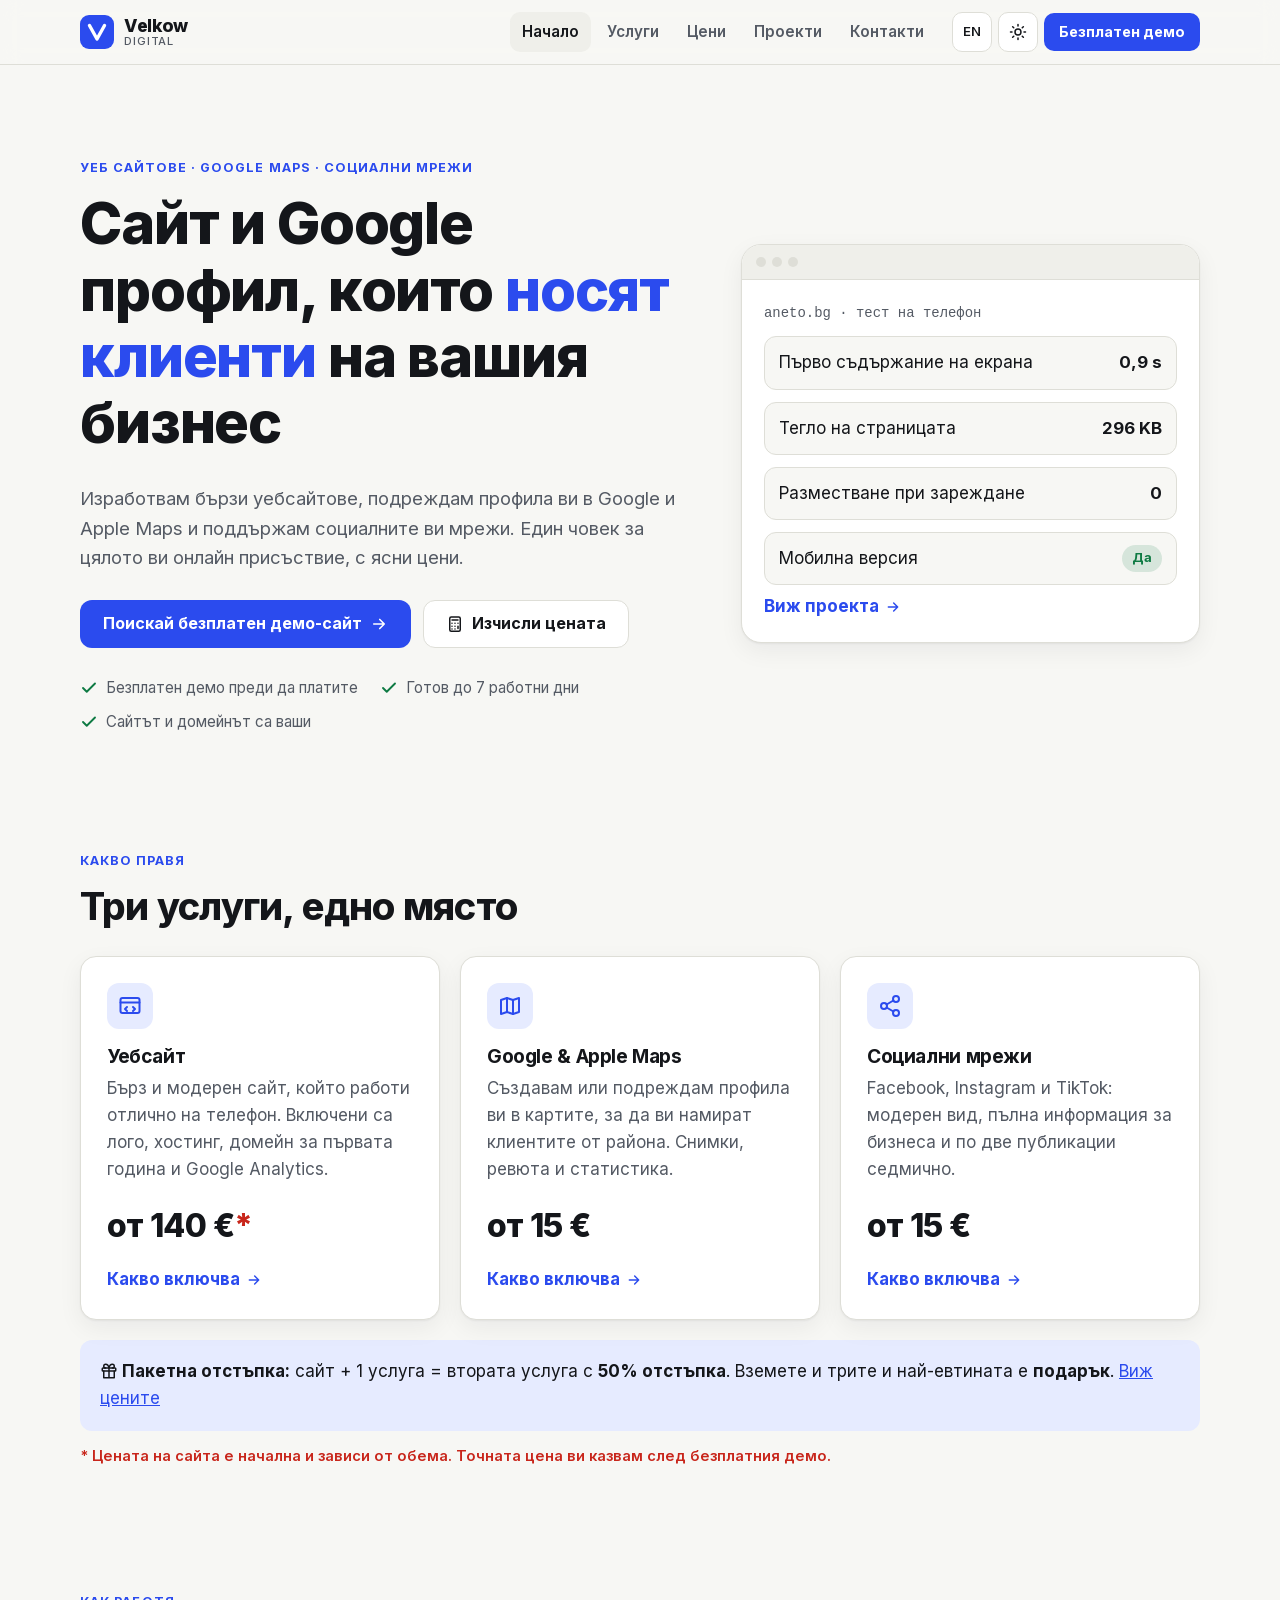
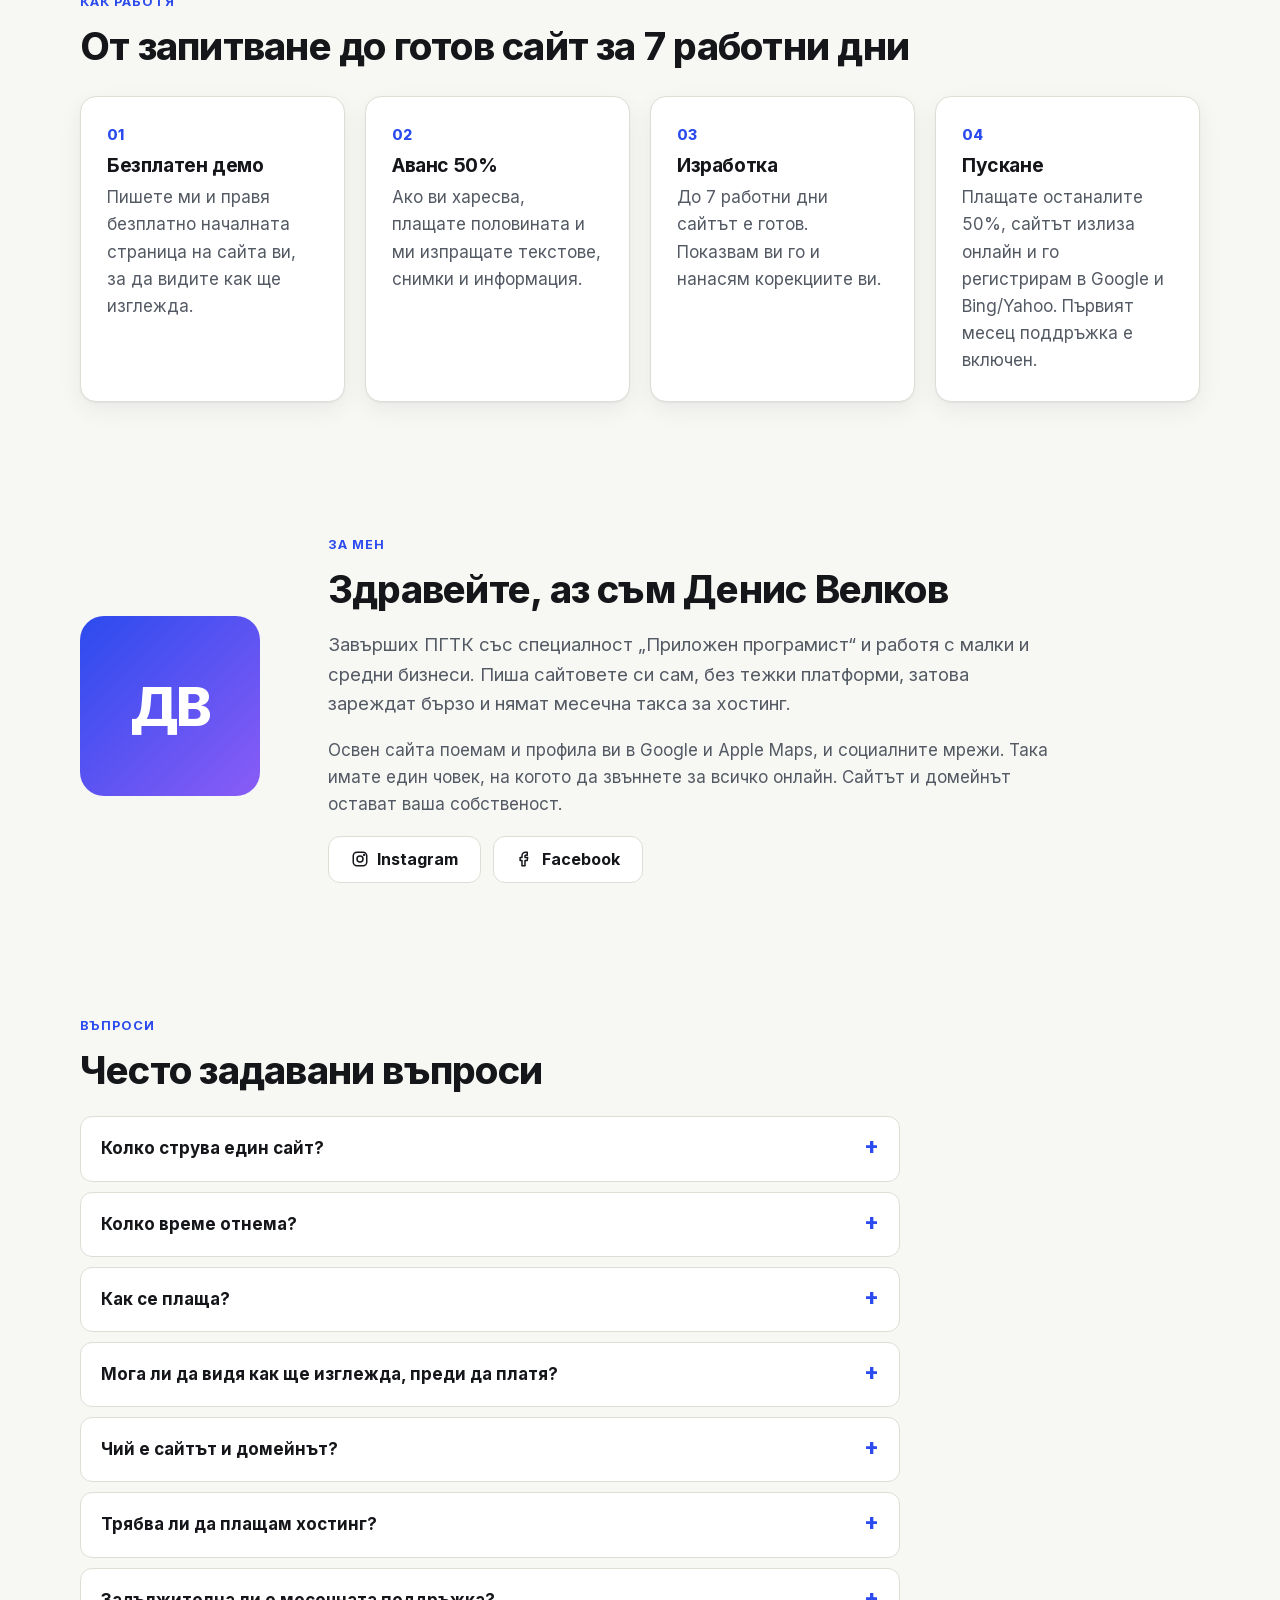
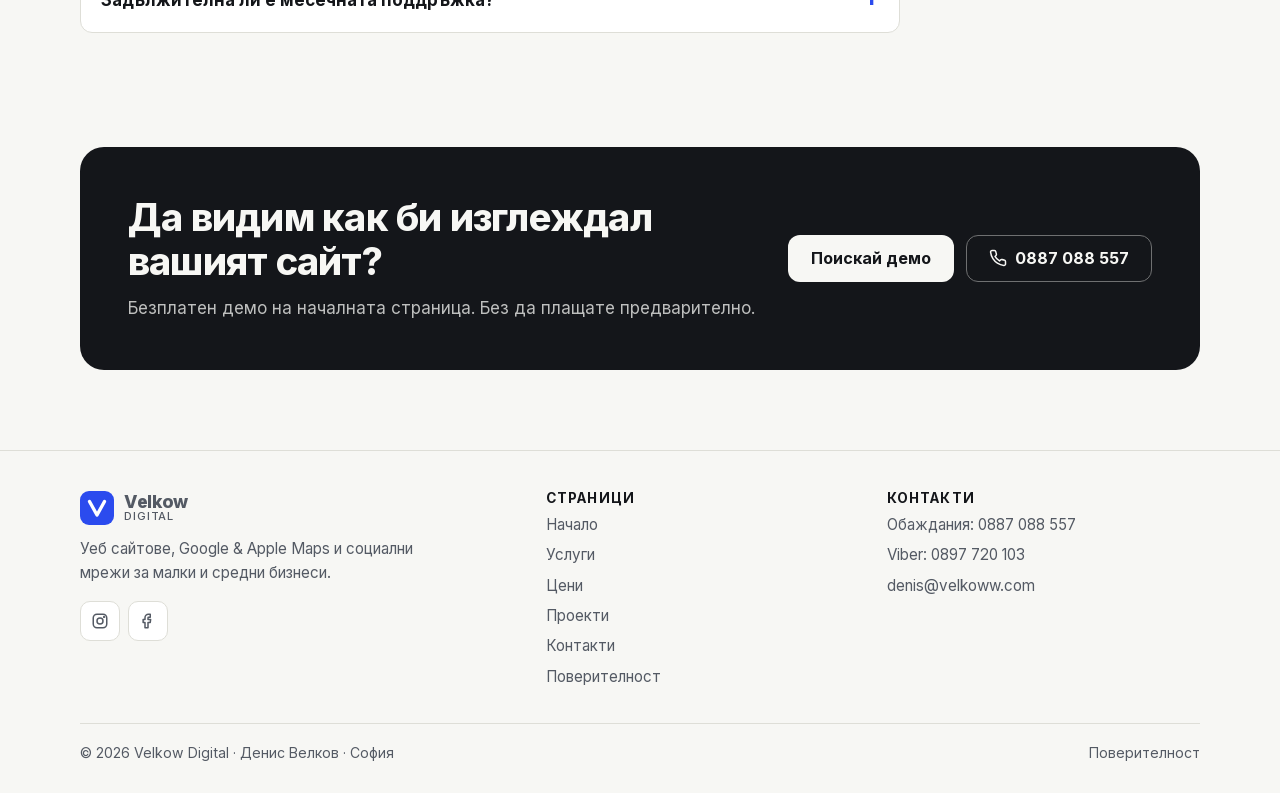
==== commit 26a2ae10: "Връщане на цената за уебсайт: от 160 € обратно на от 140 € Co-Authored-By: Claude Opus 5.5 <noreply@" ====
--- a/index.html
+++ b/index.html
@@ -4,7 +4,7 @@
 <meta charset="UTF-8">
 <meta name="viewport" content="width=device-width, initial-scale=1">
 <title>Изработка на сайт, Google Maps и социални мрежи | Velkow Digital</title>
-<meta name="description" content="Бързи уебсайтове от 160 €, Google и Apple Maps профили и поддръжка на социални мрежи за малки бизнеси. Безплатен демо-сайт, готов до 7 работни дни.">
+<meta name="description" content="Бързи уебсайтове от 140 €, Google и Apple Maps профили и поддръжка на социални мрежи за малки бизнеси. Безплатен демо-сайт, готов до 7 работни дни.">
 <link rel="canonical" href="https://velkoww.com/">
 <link rel="alternate" hreflang="bg" href="https://velkoww.com/">
 <link rel="alternate" hreflang="en" href="https://velkoww.com/en/">
@@ -12,7 +12,7 @@
 <meta property="og:type" content="website">
 <meta property="og:site_name" content="Velkow Digital">
 <meta property="og:title" content="Изработка на сайт, Google Maps и социални мрежи | Velkow Digital">
-<meta property="og:description" content="Бързи уебсайтове от 160 €, Google и Apple Maps профили и поддръжка на социални мрежи за малки бизнеси. Безплатен демо-сайт, готов до 7 работни дни.">
+<meta property="og:description" content="Бързи уебсайтове от 140 €, Google и Apple Maps профили и поддръжка на социални мрежи за малки бизнеси. Безплатен демо-сайт, готов до 7 работни дни.">
 <meta property="og:url" content="https://velkoww.com/">
 <meta property="og:image" content="https://velkoww.com/assets/img/og-bg.jpg">
 <meta property="og:image:width" content="1200">
@@ -85,7 +85,7 @@
     <div class="grid grid-3" style="margin-top:28px">
       <article class="card"><div class="card-icon"><svg viewBox="0 0 24 24" fill="none" stroke="currentColor" stroke-width="2" stroke-linecap="round" stroke-linejoin="round" aria-hidden="true"><rect x="2.5" y="4" width="19" height="15" rx="2"/><path d="M2.5 8.5h19"/><path d="m9 13-2 2 2 2M15 13l2 2-2 2"/></svg></div><h3>Уебсайт</h3>
         <p class="muted">Бърз и модерен сайт, който работи отлично на телефон. Включени са лого, хостинг, домейн за първата година и Google Analytics.</p>
-        <p class="price">от 160 €<span class="req">*</span></p>
+        <p class="price">от 140 €<span class="req">*</span></p>
         <a class="card-link" href="/services#web">Какво включва <svg viewBox="0 0 24 24" width="16" height="16" fill="none" stroke="currentColor" stroke-width="2.2" stroke-linecap="round" stroke-linejoin="round" aria-hidden="true"><path d="M5 12h14M13 6l6 6-6 6"/></svg></a></article>
       <article class="card"><div class="card-icon"><svg viewBox="0 0 24 24" fill="none" stroke="currentColor" stroke-width="2" stroke-linecap="round" stroke-linejoin="round" aria-hidden="true"><path d="M9 4 3 6v14l6-2 6 2 6-2V4l-6 2z"/><path d="M9 4v14M15 6v14"/></svg></div><h3>Google & Apple Maps</h3>
         <p class="muted">Създавам или подреждам профила ви в картите, за да ви намират клиентите от района. Снимки, ревюта и статистика.</p>
@@ -132,7 +132,7 @@
     <span class="eyebrow">Въпроси</span>
     <h2>Често задавани въпроси</h2>
     <div style="margin-top:24px;max-width:820px">
-      <details><summary>Колко струва един сайт?</summary><p>От 160 €. Крайната цена зависи от броя страници и количеството информация. Точната цена ви казвам след безплатния демо, преди да платите каквото и да е.</p></details>
+      <details><summary>Колко струва един сайт?</summary><p>От 140 €. Крайната цена зависи от броя страници и количеството информация. Точната цена ви казвам след безплатния демо, преди да платите каквото и да е.</p></details>
       <details><summary>Колко време отнема?</summary><p>До 7 работни дни, след като получа аванса и нужната информация (текстове, снимки, контакти).</p></details>
       <details><summary>Как се плаща?</summary><p>50% аванс при стартиране и останалите 50%, когато всичко е готово и сте доволни.</p></details>
       <details><summary>Мога ли да видя как ще изглежда, преди да платя?</summary><p>Да. При запитване правя безплатен демо на началната страница, за да видите стила и как работя.</p></details>
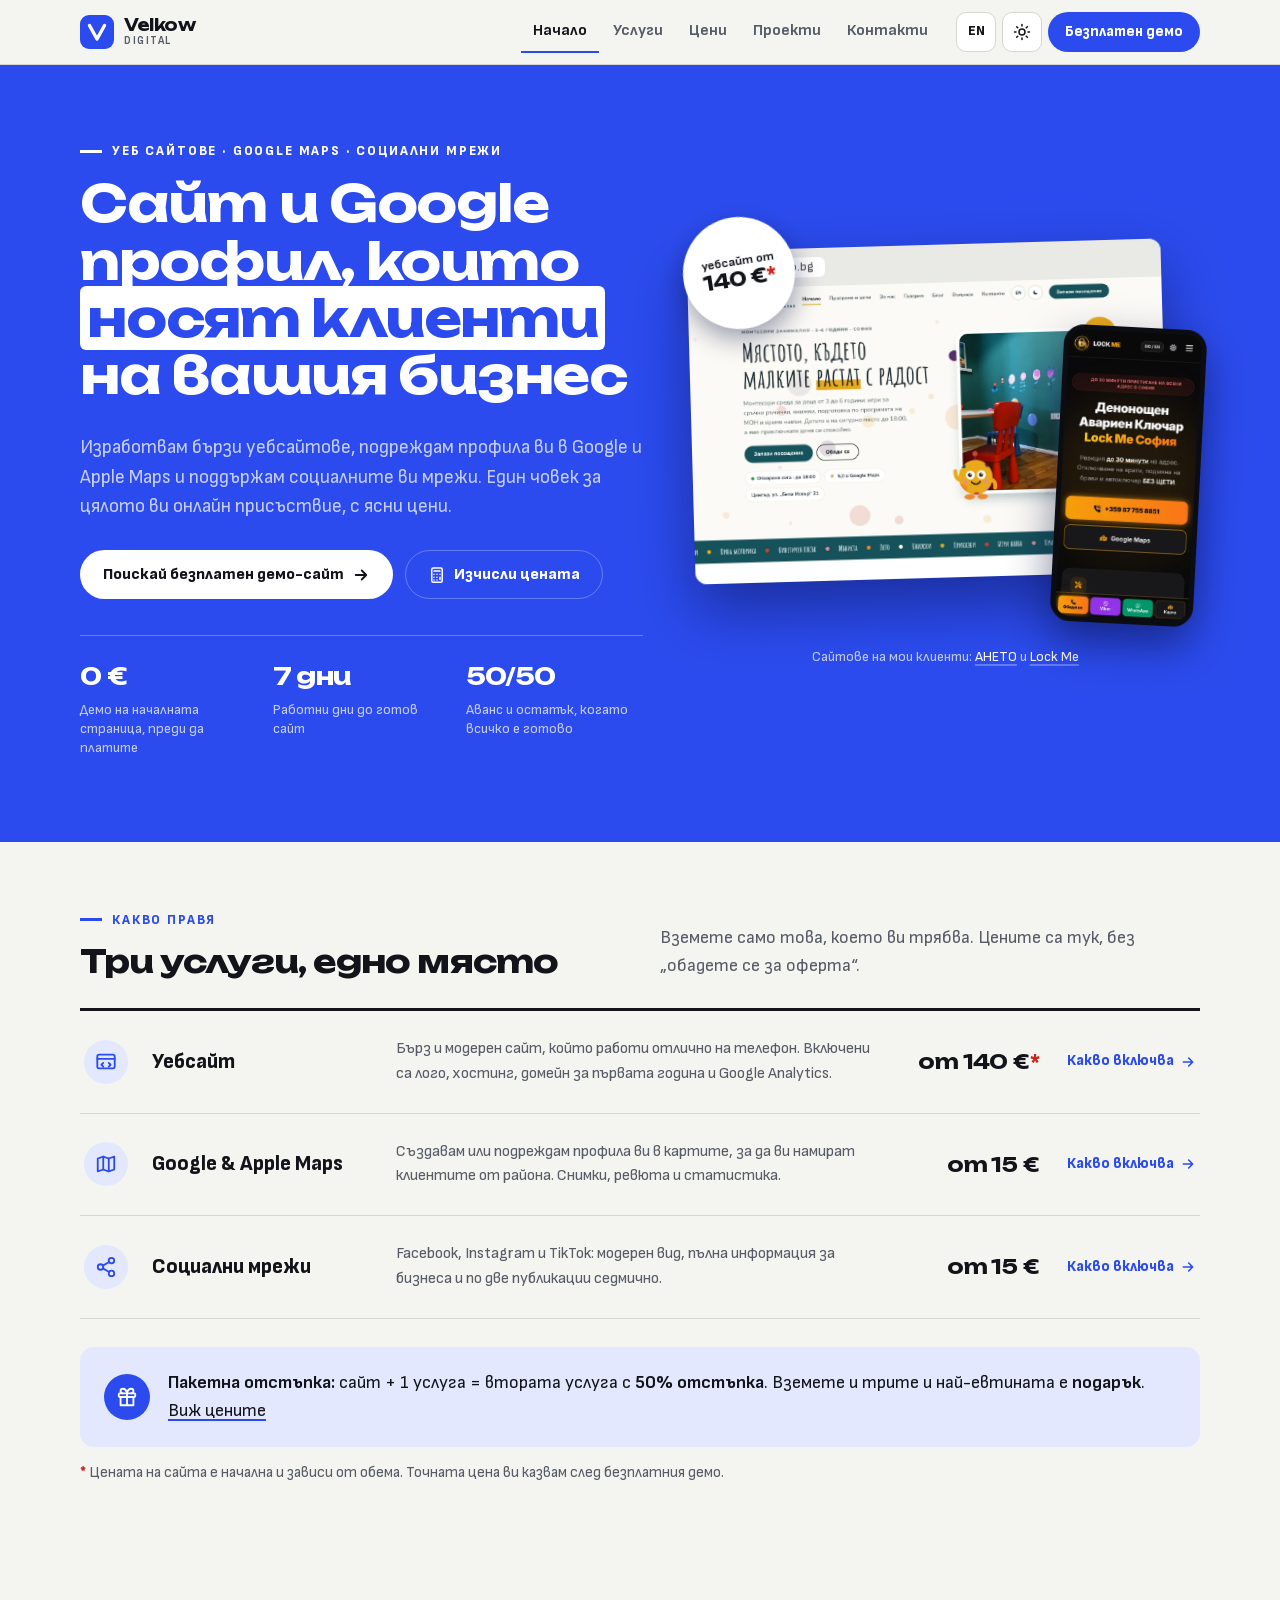
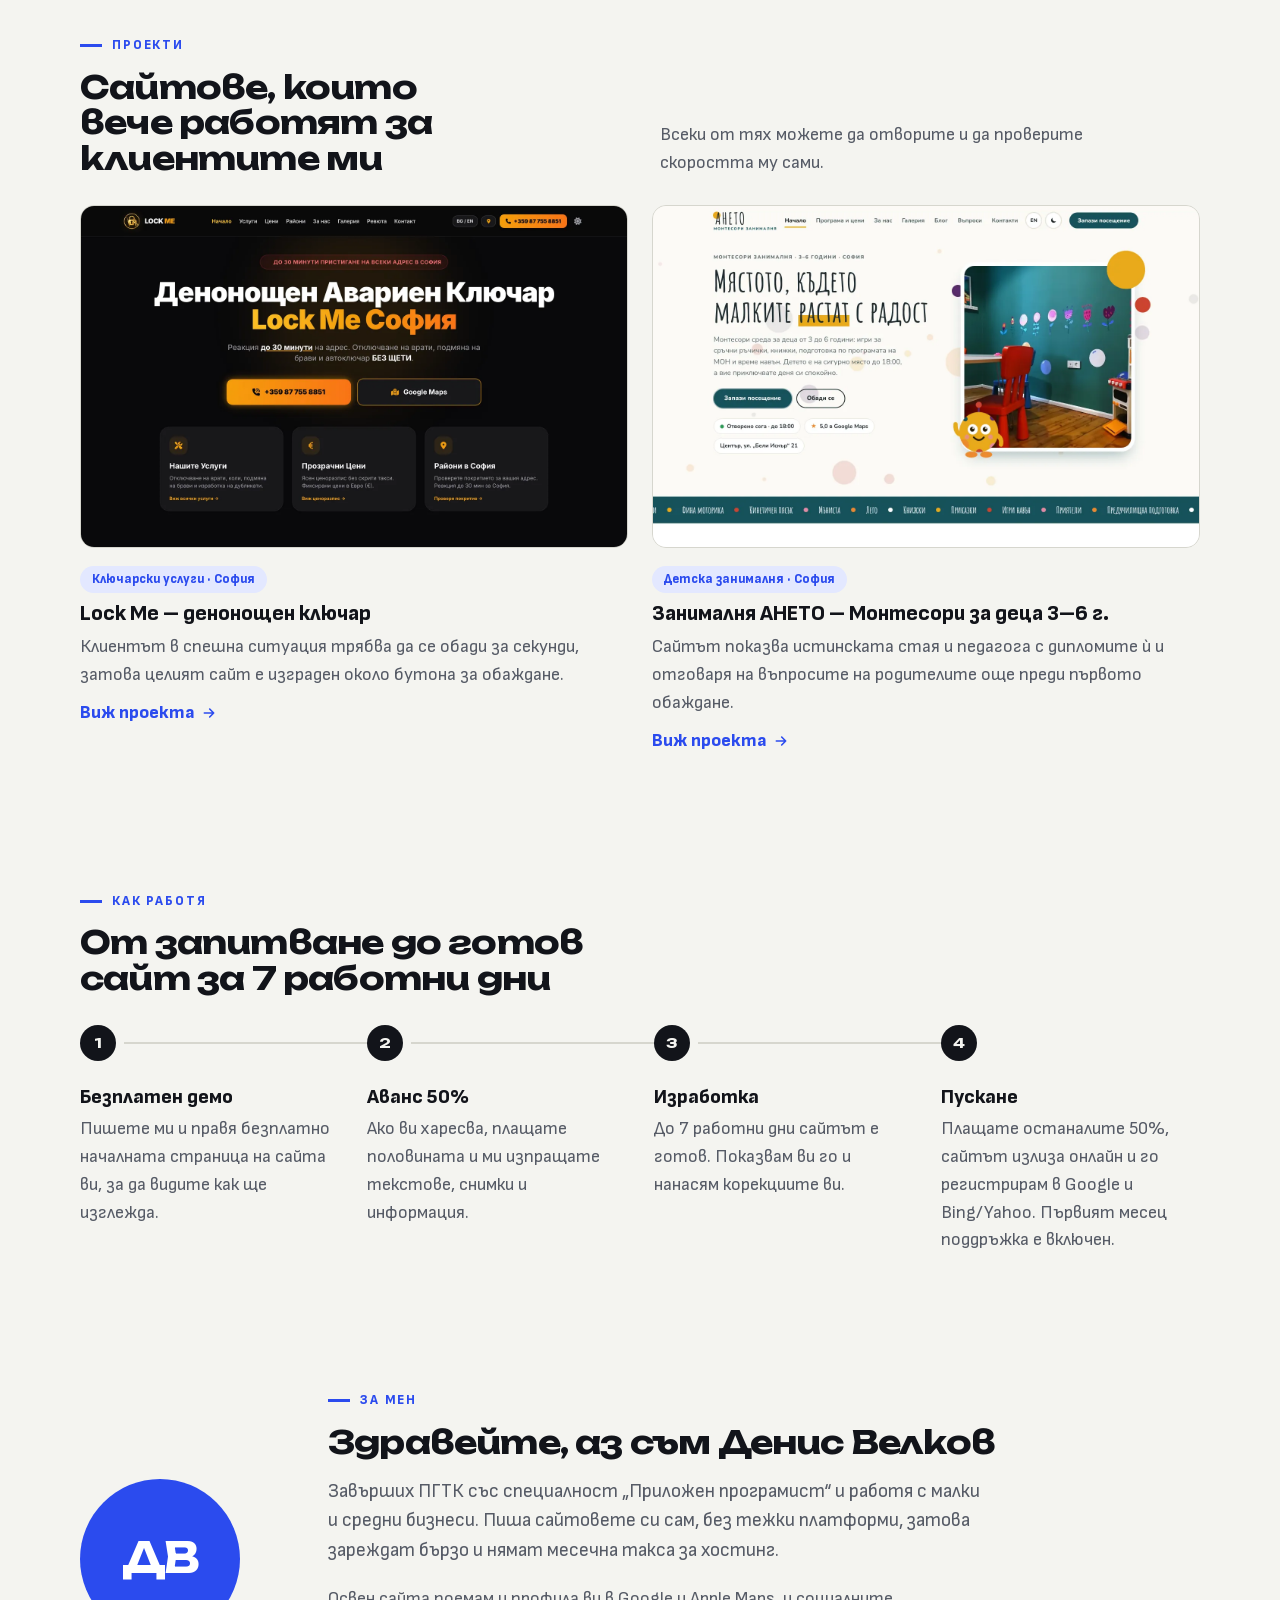
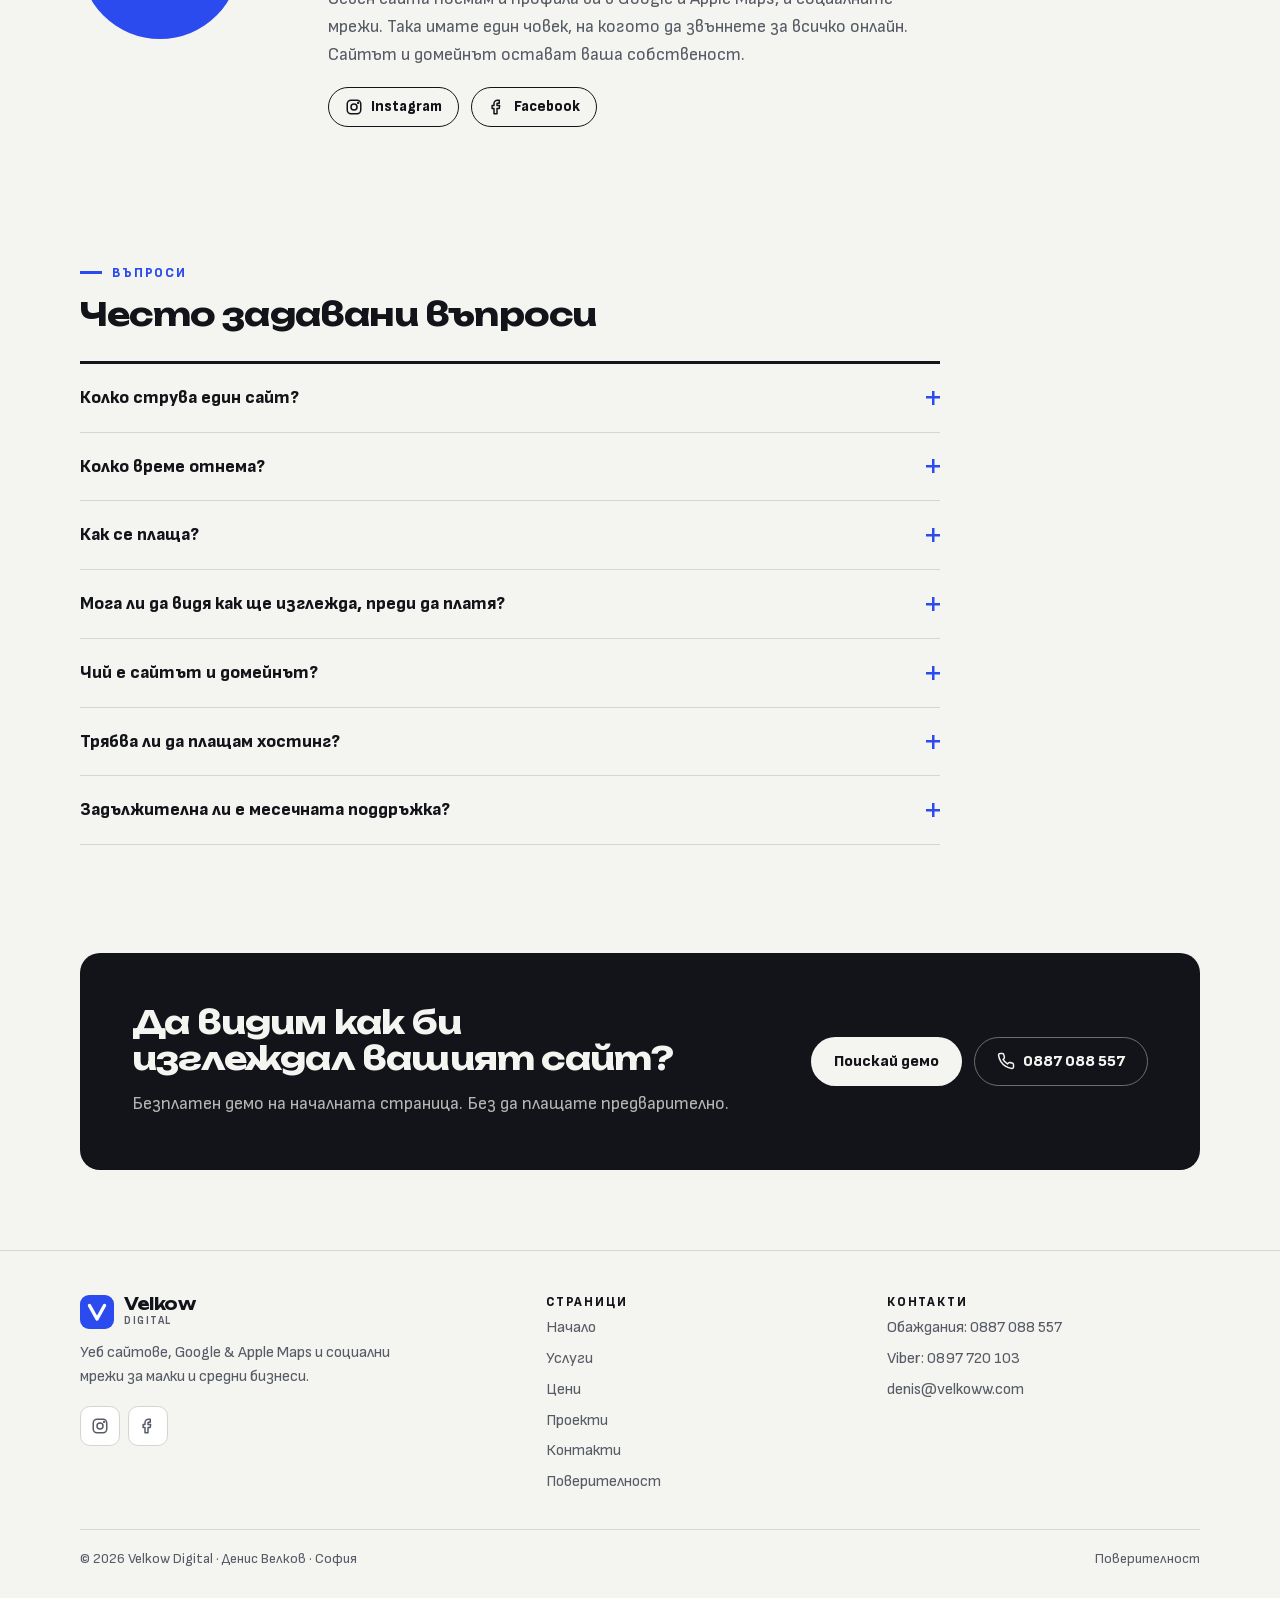
==== commit b7732c68: "Нов дизайн на сайта (v2): синьо hero поле, ценоразпис, проекти на началната - Нов hero с екранни сни" ====
--- a/index.html
+++ b/index.html
@@ -19,14 +19,15 @@
 <meta property="og:image:height" content="630">
 <meta property="og:locale" content="bg_BG">
 <meta name="twitter:card" content="summary_large_image">
-<meta name="theme-color" content="#F7F7F4" media="(prefers-color-scheme: light)">
-<meta name="theme-color" content="#0E1014" media="(prefers-color-scheme: dark)">
+<meta name="theme-color" content="#F4F4F0" media="(prefers-color-scheme: light)">
+<meta name="theme-color" content="#0D0F14" media="(prefers-color-scheme: dark)">
 <link rel="icon" href="/favicon.svg" type="image/svg+xml">
 <link rel="icon" href="/favicon.png" type="image/png" sizes="32x32">
 <link rel="apple-touch-icon" href="/apple-touch-icon.png">
 <script>try{var t=localStorage.getItem('theme');if(t==='dark'||t==='light')document.documentElement.setAttribute('data-theme',t)}catch(e){}</script>
-<link rel="preload" href="/assets/fonts/inter-var-latin-cyrillic.woff" as="font" type="font/woff" crossorigin>
-<link rel="stylesheet" href="/assets/css/style.css">
+<link rel="preload" href="/assets/fonts/sofia-sans-var.woff" as="font" type="font/woff" crossorigin>
+<link rel="preload" href="/assets/fonts/unbounded-700.woff" as="font" type="font/woff" crossorigin>
+<link rel="stylesheet" href="/assets/css/style.css?v=2">
 <script type="application/ld+json">{"@context": "https://schema.org", "@type": "ProfessionalService", "name": "Velkow Digital", "url": "https://velkoww.com/", "image": "https://velkoww.com/assets/img/og-bg.jpg", "logo": "https://velkoww.com/apple-touch-icon.png", "description": "Изработка на уебсайтове, Google и Apple Maps профили и поддръжка на социални мрежи за малки и средни бизнеси.", "telephone": "+359887088557", "email": "denis@velkoww.com", "founder": {"@type": "Person", "name": "Денис Велков"}, "address": {"@type": "PostalAddress", "addressLocality": "София", "addressCountry": "BG"}, "areaServed": "BG", "priceRange": "€€", "sameAs": ["https://www.instagram.com/velkoww_/", "https://www.facebook.com/share/19Hg4BAvfs/"], "inLanguage": "bg"}</script>
 </head>
 <body>
@@ -45,7 +46,6 @@
   <nav id="mobile-menu" class="mobile-menu" aria-label="Меню"><a href="/" aria-current="page">Начало</a><a href="/services">Услуги</a><a href="/prices">Цени</a><a href="/portfolio">Проекти</a><a href="/contacts">Контакти</a></nav>
 </header>
 <main id="main">
-
 <section class="hero">
   <div class="wrap hero-grid">
     <div>
@@ -53,64 +53,72 @@
       <h1>Сайт и Google профил, които <em>носят клиенти</em> на вашия бизнес</h1>
       <p class="lead">Изработвам бързи уебсайтове, подреждам профила ви в Google и Apple Maps и поддържам социалните ви мрежи. Един човек за цялото ви онлайн присъствие, с ясни цени.</p>
       <div class="btn-row">
-        <a class="btn btn-primary" href="/contacts#form">Поискай безплатен демо-сайт <svg viewBox="0 0 24 24" width="16" height="16" fill="none" stroke="currentColor" stroke-width="2.2" stroke-linecap="round" stroke-linejoin="round" aria-hidden="true"><path d="M5 12h14M13 6l6 6-6 6"/></svg></a>
+        <a class="btn btn-primary" href="/contacts#form">Поискай безплатен демо-сайт <svg class="go" viewBox="0 0 24 24" width="16" height="16" fill="none" stroke="currentColor" stroke-width="2.4" stroke-linecap="round" stroke-linejoin="round" aria-hidden="true"><path d="M5 12h14M13 6l6 6-6 6"/></svg></a>
         <a class="btn btn-ghost" href="/prices#calc"><svg viewBox="0 0 24 24" fill="none" stroke="currentColor" stroke-width="2" stroke-linecap="round" stroke-linejoin="round" aria-hidden="true"><rect x="5" y="2.5" width="14" height="19" rx="2"/><path d="M8 6.5h8M8 11h.01M12 11h.01M16 11h.01M8 15h.01M12 15h.01M16 15v3M8 18.5h.01M12 18.5h.01"/></svg> Изчисли цената</a>
       </div>
-      <ul class="trust">
-        <li><svg viewBox="0 0 24 24" fill="none" stroke="currentColor" stroke-width="2.5" stroke-linecap="round" stroke-linejoin="round" aria-hidden="true"><path d="M20 6 9 17l-5-5"/></svg> Безплатен демо преди да платите</li>
-        <li><svg viewBox="0 0 24 24" fill="none" stroke="currentColor" stroke-width="2.5" stroke-linecap="round" stroke-linejoin="round" aria-hidden="true"><path d="M20 6 9 17l-5-5"/></svg> Готов до 7 работни дни</li>
-        <li><svg viewBox="0 0 24 24" fill="none" stroke="currentColor" stroke-width="2.5" stroke-linecap="round" stroke-linejoin="round" aria-hidden="true"><path d="M20 6 9 17l-5-5"/></svg> Сайтът и домейнът са ваши</li>
-      </ul>
+      <dl class="facts">
+        <div><dt>0 €</dt><dd>Демо на началната страница, преди да платите</dd></div>
+        <div><dt>7 дни</dt><dd>Работни дни до готов сайт</dd></div>
+        <div><dt>50/50</dt><dd>Аванс и остатък, когато всичко е готово</dd></div>
+      </dl>
     </div>
-    <aside class="hero-card" aria-label="Последен проект">
-      <div class="hero-card-bar"><i></i><i></i><i></i></div>
-      <div class="hero-card-body">
-        <p class="mono muted" style="margin-bottom:12px">aneto.bg · тест на телефон</p>
-        <ul class="stat-list">
-          <li><span>Първо съдържание на екрана</span><b>0,9 s</b></li>
-          <li><span>Тегло на страницата</span><b>296 KB</b></li>
-          <li><span>Разместване при зареждане</span><b>0</b></li>
-          <li><span>Мобилна версия</span><span class="pill pill-ok">Да</span></li>
-        </ul>
-        <a class="card-link" href="/portfolio#aneto">Виж проекта <svg viewBox="0 0 24 24" width="16" height="16" fill="none" stroke="currentColor" stroke-width="2.2" stroke-linecap="round" stroke-linejoin="round" aria-hidden="true"><path d="M5 12h14M13 6l6 6-6 6"/></svg></a>
+    <div>
+      <div class="stage">
+        <a class="tag" href="/prices#calc" aria-label="Уебсайт от 140 евро, виж цените">уебсайт от<b>140 €<span class="req">*</span></b></a>
+        <figure class="browser"><div class="browser-bar"><i></i><i></i><i></i><span>aneto.bg</span></div><img src="/assets/img/aneto-desktop.webp" width="1440" height="900" alt="Сайтът на занималня АНЕТО на компютър"></figure>
+        <figure class="phone"><img src="/assets/img/lockme-mobile.webp" width="390" height="844" alt="Сайтът на ключар Lock Me на телефон"></figure>
       </div>
-    </aside>
-  </div>
-</section>
-
-<section class="section-tight">
-  <div class="wrap">
-    <span class="eyebrow">Какво правя</span>
-    <h2>Три услуги, едно място</h2>
-    <div class="grid grid-3" style="margin-top:28px">
-      <article class="card"><div class="card-icon"><svg viewBox="0 0 24 24" fill="none" stroke="currentColor" stroke-width="2" stroke-linecap="round" stroke-linejoin="round" aria-hidden="true"><rect x="2.5" y="4" width="19" height="15" rx="2"/><path d="M2.5 8.5h19"/><path d="m9 13-2 2 2 2M15 13l2 2-2 2"/></svg></div><h3>Уебсайт</h3>
-        <p class="muted">Бърз и модерен сайт, който работи отлично на телефон. Включени са лого, хостинг, домейн за първата година и Google Analytics.</p>
-        <p class="price">от 140 €<span class="req">*</span></p>
-        <a class="card-link" href="/services#web">Какво включва <svg viewBox="0 0 24 24" width="16" height="16" fill="none" stroke="currentColor" stroke-width="2.2" stroke-linecap="round" stroke-linejoin="round" aria-hidden="true"><path d="M5 12h14M13 6l6 6-6 6"/></svg></a></article>
-      <article class="card"><div class="card-icon"><svg viewBox="0 0 24 24" fill="none" stroke="currentColor" stroke-width="2" stroke-linecap="round" stroke-linejoin="round" aria-hidden="true"><path d="M9 4 3 6v14l6-2 6 2 6-2V4l-6 2z"/><path d="M9 4v14M15 6v14"/></svg></div><h3>Google & Apple Maps</h3>
-        <p class="muted">Създавам или подреждам профила ви в картите, за да ви намират клиентите от района. Снимки, ревюта и статистика.</p>
-        <p class="price">от 15 €</p>
-        <a class="card-link" href="/services#maps">Какво включва <svg viewBox="0 0 24 24" width="16" height="16" fill="none" stroke="currentColor" stroke-width="2.2" stroke-linecap="round" stroke-linejoin="round" aria-hidden="true"><path d="M5 12h14M13 6l6 6-6 6"/></svg></a></article>
-      <article class="card"><div class="card-icon"><svg viewBox="0 0 24 24" fill="none" stroke="currentColor" stroke-width="2" stroke-linecap="round" stroke-linejoin="round" aria-hidden="true"><circle cx="18" cy="5" r="3"/><circle cx="6" cy="12" r="3"/><circle cx="18" cy="19" r="3"/><path d="m8.6 13.5 6.8 4M15.4 6.5l-6.8 4"/></svg></div><h3>Социални мрежи</h3>
-        <p class="muted">Facebook, Instagram и TikTok: модерен вид, пълна информация за бизнеса и по две публикации седмично.</p>
-        <p class="price">от 15 €</p>
-        <a class="card-link" href="/services#social">Какво включва <svg viewBox="0 0 24 24" width="16" height="16" fill="none" stroke="currentColor" stroke-width="2.2" stroke-linecap="round" stroke-linejoin="round" aria-hidden="true"><path d="M5 12h14M13 6l6 6-6 6"/></svg></a></article>
+      <p class="stage-cap">Сайтове на мои клиенти: <a href="/portfolio#aneto">АНЕТО</a> и <a href="/portfolio">Lock Me</a></p>
     </div>
-    <div class="callout discount" style="margin-top:20px"><b><svg width="18" height="18" style="vertical-align:-3px" viewBox="0 0 24 24" fill="none" stroke="currentColor" stroke-width="2" stroke-linecap="round" stroke-linejoin="round" aria-hidden="true"><rect x="3" y="8" width="18" height="4" rx="1"/><path d="M12 8v13M19 12v9H5v-9M7.5 8a2.5 2.5 0 0 1 0-5C11 3 12 8 12 8s1-5 4.5-5a2.5 2.5 0 0 1 0 5"/></svg> Пакетна отстъпка:</b> сайт + 1 услуга = втората услуга с <b>50% отстъпка</b>. Вземете и трите и най-евтината е <b>подарък</b>. <a href="/prices">Виж цените</a></div>
-    <p class="note-red" style="margin-top:14px;font-size:.92rem">* Цената на сайта е начална и зависи от обема. Точната цена ви казвам след безплатния демо.</p>
   </div>
 </section>
 
 <section>
   <div class="wrap">
-    <span class="eyebrow">Как работя</span>
-    <h2>От запитване до готов сайт за 7 работни дни</h2>
-    <div class="grid grid-4" style="margin-top:28px">
-      <div class="card"><span class="step-num">01</span><h3>Безплатен демо</h3><p class="muted">Пишете ми и правя безплатно началната страница на сайта ви, за да видите как ще изглежда.</p></div>
-      <div class="card"><span class="step-num">02</span><h3>Аванс 50%</h3><p class="muted">Ако ви харесва, плащате половината и ми изпращате текстове, снимки и информация.</p></div>
-      <div class="card"><span class="step-num">03</span><h3>Изработка</h3><p class="muted">До 7 работни дни сайтът е готов. Показвам ви го и нанасям корекциите ви.</p></div>
-      <div class="card"><span class="step-num">04</span><h3>Пускане</h3><p class="muted">Плащате останалите 50%, сайтът излиза онлайн и го регистрирам в Google и Bing/Yahoo. Първият месец поддръжка е включен.</p></div>
+    <div class="sec-head">
+      <div><span class="eyebrow">Какво правя</span><h2>Три услуги, едно място</h2></div>
+      <p>Вземете само това, което ви трябва. Цените са тук, без „обадете се за оферта“.</p>
     </div>
+    <ul class="menu-list">
+      <li><a class="mrow" href="/services#web"><span class="mrow-ic"><svg viewBox="0 0 24 24" fill="none" stroke="currentColor" stroke-width="2" stroke-linecap="round" stroke-linejoin="round" aria-hidden="true"><rect x="2.5" y="4" width="19" height="15" rx="2"/><path d="M2.5 8.5h19"/><path d="m9 13-2 2 2 2M15 13l2 2-2 2"/></svg></span><b class="t">Уебсайт</b><span class="d">Бърз и модерен сайт, който работи отлично на телефон. Включени са лого, хостинг, домейн за първата година и Google Analytics.</span><span class="p"><span>от 140 €<span class="req">*</span></span><span class="go">Какво включва <svg class="go" viewBox="0 0 24 24" width="16" height="16" fill="none" stroke="currentColor" stroke-width="2.4" stroke-linecap="round" stroke-linejoin="round" aria-hidden="true"><path d="M5 12h14M13 6l6 6-6 6"/></svg></span></span></a></li>
+      <li><a class="mrow" href="/services#maps"><span class="mrow-ic"><svg viewBox="0 0 24 24" fill="none" stroke="currentColor" stroke-width="2" stroke-linecap="round" stroke-linejoin="round" aria-hidden="true"><path d="M9 4 3 6v14l6-2 6 2 6-2V4l-6 2z"/><path d="M9 4v14M15 6v14"/></svg></span><b class="t">Google &amp; Apple Maps</b><span class="d">Създавам или подреждам профила ви в картите, за да ви намират клиентите от района. Снимки, ревюта и статистика.</span><span class="p"><span>от 15 €</span><span class="go">Какво включва <svg class="go" viewBox="0 0 24 24" width="16" height="16" fill="none" stroke="currentColor" stroke-width="2.4" stroke-linecap="round" stroke-linejoin="round" aria-hidden="true"><path d="M5 12h14M13 6l6 6-6 6"/></svg></span></span></a></li>
+      <li><a class="mrow" href="/services#social"><span class="mrow-ic"><svg viewBox="0 0 24 24" fill="none" stroke="currentColor" stroke-width="2" stroke-linecap="round" stroke-linejoin="round" aria-hidden="true"><circle cx="18" cy="5" r="3"/><circle cx="6" cy="12" r="3"/><circle cx="18" cy="19" r="3"/><path d="m8.6 13.5 6.8 4M15.4 6.5l-6.8 4"/></svg></span><b class="t">Социални мрежи</b><span class="d">Facebook, Instagram и TikTok: модерен вид, пълна информация за бизнеса и по две публикации седмично.</span><span class="p"><span>от 15 €</span><span class="go">Какво включва <svg class="go" viewBox="0 0 24 24" width="16" height="16" fill="none" stroke="currentColor" stroke-width="2.4" stroke-linecap="round" stroke-linejoin="round" aria-hidden="true"><path d="M5 12h14M13 6l6 6-6 6"/></svg></span></span></a></li>
+    </ul>
+    <div class="callout discount" style="margin-top:28px"><span class="ic"><svg viewBox="0 0 24 24" fill="none" stroke="currentColor" stroke-width="2" stroke-linecap="round" stroke-linejoin="round" aria-hidden="true"><rect x="3" y="8" width="18" height="4" rx="1"/><path d="M12 8v13M19 12v9H5v-9M7.5 8a2.5 2.5 0 0 1 0-5C11 3 12 8 12 8s1-5 4.5-5a2.5 2.5 0 0 1 0 5"/></svg></span><p><b>Пакетна отстъпка:</b> сайт + 1 услуга = втората услуга с <b>50% отстъпка</b>. Вземете и трите и най-евтината е <b>подарък</b>. <a href="/prices">Виж цените</a></p></div>
+    <p class="note-red" style="margin-top:14px"><span class="req">*</span> Цената на сайта е начална и зависи от обема. Точната цена ви казвам след безплатния демо.</p>
+  </div>
+</section>
+
+<section>
+  <div class="wrap">
+    <div class="sec-head">
+      <div><span class="eyebrow">Проекти</span><h2>Сайтове, които вече работят за клиентите ми</h2></div>
+      <p>Всеки от тях можете да отворите и да проверите скоростта му сами.</p>
+    </div>
+    <div class="works">
+      <a class="work" href="/portfolio">
+        <div class="work-shot"><img src="/assets/img/lockme-desktop.webp" width="1440" height="900" alt="Началната страница на lockmebg.com" loading="lazy"></div>
+        <div><span class="pill">Ключарски услуги · София</span><h3>Lock Me – денонощен ключар</h3><p>Клиентът в спешна ситуация трябва да се обади за секунди, затова целият сайт е изграден около бутона за обаждане.</p><span class="card-link">Виж проекта <svg class="go" viewBox="0 0 24 24" width="16" height="16" fill="none" stroke="currentColor" stroke-width="2.4" stroke-linecap="round" stroke-linejoin="round" aria-hidden="true"><path d="M5 12h14M13 6l6 6-6 6"/></svg></span></div>
+      </a>
+      <a class="work" href="/portfolio#aneto">
+        <div class="work-shot"><img src="/assets/img/aneto-desktop.webp" width="1440" height="900" alt="Началната страница на aneto.bg" loading="lazy"></div>
+        <div><span class="pill">Детска занималня · София</span><h3>Занималня АНЕТО – Монтесори за деца 3–6&nbsp;г.</h3><p>Сайтът показва истинската стая и педагога с дипломите ѝ и отговаря на въпросите на родителите още преди първото обаждане.</p><span class="card-link">Виж проекта <svg class="go" viewBox="0 0 24 24" width="16" height="16" fill="none" stroke="currentColor" stroke-width="2.4" stroke-linecap="round" stroke-linejoin="round" aria-hidden="true"><path d="M5 12h14M13 6l6 6-6 6"/></svg></span></div>
+      </a>
+    </div>
+  </div>
+</section>
+
+<section>
+  <div class="wrap">
+    <div class="sec-head">
+      <div><span class="eyebrow">Как работя</span><h2>От запитване до готов сайт за 7 работни дни</h2></div>
+    </div>
+    <ol class="steps">
+      <li><h3>Безплатен демо</h3><p>Пишете ми и правя безплатно началната страница на сайта ви, за да видите как ще изглежда.</p></li>
+      <li><h3>Аванс 50%</h3><p>Ако ви харесва, плащате половината и ми изпращате текстове, снимки и информация.</p></li>
+      <li><h3>Изработка</h3><p>До 7 работни дни сайтът е готов. Показвам ви го и нанасям корекциите ви.</p></li>
+      <li><h3>Пускане</h3><p>Плащате останалите 50%, сайтът излиза онлайн и го регистрирам в Google и Bing/Yahoo. Първият месец поддръжка е включен.</p></li>
+    </ol>
   </div>
 </section>
 
@@ -120,18 +128,17 @@
     <div>
       <span class="eyebrow">За мен</span>
       <h2>Здравейте, аз съм Денис Велков</h2>
-      <p class="lead" style="max-width:720px">Завърших ПГТК със специалност „Приложен програмист“ и работя с малки и средни бизнеси. Пиша сайтовете си сам, без тежки платформи, затова зареждат бързо и нямат месечна такса за хостинг.</p>
-      <p class="muted" style="max-width:720px">Освен сайта поемам и профила ви в Google и Apple Maps, и социалните мрежи. Така имате един човек, на когото да звъннете за всичко онлайн. Сайтът и домейнът остават ваша собственост.</p>
-      <div class="btn-row"><a class="btn btn-ghost" href="https://www.instagram.com/velkoww_/" target="_blank" rel="noopener"><svg viewBox="0 0 24 24" fill="none" stroke="currentColor" stroke-width="2" stroke-linecap="round" stroke-linejoin="round" aria-hidden="true"><rect x="3" y="3" width="18" height="18" rx="5"/><circle cx="12" cy="12" r="4"/><circle cx="17.5" cy="6.5" r=".6" fill="currentColor"/></svg> Instagram</a><a class="btn btn-ghost" href="https://www.facebook.com/share/19Hg4BAvfs/" target="_blank" rel="noopener"><svg viewBox="0 0 24 24" fill="none" stroke="currentColor" stroke-width="2" stroke-linecap="round" stroke-linejoin="round" aria-hidden="true"><path d="M15 3h-2.5A4.5 4.5 0 0 0 8 7.5V10H5.5v4H8v7h4v-7h3l.5-4H12V7.8c0-.5.4-.8.8-.8H15z"/></svg> Facebook</a></div>
+      <p class="lead">Завърших ПГТК със специалност „Приложен програмист“ и работя с малки и средни бизнеси. Пиша сайтовете си сам, без тежки платформи, затова зареждат бързо и нямат месечна такса за хостинг.</p>
+      <p class="muted" style="max-width:60ch">Освен сайта поемам и профила ви в Google и Apple Maps, и социалните мрежи. Така имате един човек, на когото да звъннете за всичко онлайн. Сайтът и домейнът остават ваша собственост.</p>
+      <div class="btn-row"><a class="btn btn-ghost btn-sm" href="https://www.instagram.com/velkoww_/" target="_blank" rel="noopener"><svg viewBox="0 0 24 24" fill="none" stroke="currentColor" stroke-width="2" stroke-linecap="round" stroke-linejoin="round" aria-hidden="true"><rect x="3" y="3" width="18" height="18" rx="5"/><circle cx="12" cy="12" r="4"/><circle cx="17.5" cy="6.5" r=".6" fill="currentColor"/></svg> Instagram</a><a class="btn btn-ghost btn-sm" href="https://www.facebook.com/share/19Hg4BAvfs/" target="_blank" rel="noopener"><svg viewBox="0 0 24 24" fill="none" stroke="currentColor" stroke-width="2" stroke-linecap="round" stroke-linejoin="round" aria-hidden="true"><path d="M15 3h-2.5A4.5 4.5 0 0 0 8 7.5V10H5.5v4H8v7h4v-7h3l.5-4H12V7.8c0-.5.4-.8.8-.8H15z"/></svg> Facebook</a></div>
     </div>
   </div>
 </section>
 
 <section>
   <div class="wrap faq">
-    <span class="eyebrow">Въпроси</span>
-    <h2>Често задавани въпроси</h2>
-    <div style="margin-top:24px;max-width:820px">
+    <div class="sec-head"><div><span class="eyebrow">Въпроси</span><h2>Често задавани въпроси</h2></div></div>
+    <div class="faq-list">
       <details><summary>Колко струва един сайт?</summary><p>От 140 €. Крайната цена зависи от броя страници и количеството информация. Точната цена ви казвам след безплатния демо, преди да платите каквото и да е.</p></details>
       <details><summary>Колко време отнема?</summary><p>До 7 работни дни, след като получа аванса и нужната информация (текстове, снимки, контакти).</p></details>
       <details><summary>Как се плаща?</summary><p>50% аванс при стартиране и останалите 50%, когато всичко е готово и сте доволни.</p></details>
@@ -178,6 +185,6 @@
   <a class="viber" href="viber://chat?number=%2B359897720103"><svg viewBox="0 0 24 24" fill="none" stroke="currentColor" stroke-width="2" stroke-linecap="round" stroke-linejoin="round" aria-hidden="true"><path d="M21 11.5a8.4 8.4 0 0 1-9 8.4 8.6 8.6 0 0 1-3.8-.9L3 21l1.9-5.1A8.4 8.4 0 0 1 12 3a8.5 8.5 0 0 1 9 8.5z"/><path d="M9.5 9.5c.3 1.8 1.3 3.3 3 4.5"/></svg>Viber</a>
   <a href="/prices#calc"><svg viewBox="0 0 24 24" fill="none" stroke="currentColor" stroke-width="2" stroke-linecap="round" stroke-linejoin="round" aria-hidden="true"><rect x="5" y="2.5" width="14" height="19" rx="2"/><path d="M8 6.5h8M8 11h.01M12 11h.01M16 11h.01M8 15h.01M12 15h.01M16 15v3M8 18.5h.01M12 18.5h.01"/></svg>Цена</a>
 </nav>
-<script src="/assets/js/main.js" defer></script>
+<script src="/assets/js/main.js?v=2" defer></script>
 </body>
 </html>
--- a/assets/css/style.css
+++ b/assets/css/style.css
@@ -1,61 +1,70 @@
-/* Velkow Digital — стилове (без външни библиотеки) */
-@font-face{font-family:"Inter";src:url("/assets/fonts/inter-var-latin-cyrillic.woff") format("woff");font-weight:100 900;font-display:swap}
+/* Velkow Digital — стилове v2 (без външни библиотеки) */
+@font-face{font-family:"Sofia Sans";src:url("/assets/fonts/sofia-sans-var.woff") format("woff");font-weight:400 800;font-display:swap}
+@font-face{font-family:"Unbounded";src:url("/assets/fonts/unbounded-700.woff") format("woff");font-weight:700;font-display:swap}
 
 :root{
-  --bg:#F7F7F4;--surface:#FFFFFF;--surface-2:#EFEFEA;--border:#DEDED7;
-  --text:#14161A;--muted:#545A64;--accent:#2B4BEE;--accent-ink:#FFFFFF;--accent-soft:#E6EBFF;
+  /* Идея: едно плътно кобалтово поле с широк надпис + ценоразпис и „касова бележка“; всичко останало е тихо. */
+  --bg:#F4F4F0;--surface:#FFFFFF;--surface-2:#E9E9E3;--border:#D6D6CE;
+  --text:#12141A;--muted:#565B66;--accent:#2B4BEE;--accent-ink:#FFFFFF;--accent-soft:#E3E8FF;
+  --field:#2B4BEE;--field-ink:#FFFFFF;--field-soft:rgba(255,255,255,.72);--field-line:rgba(255,255,255,.28);
   --ok:#0E7A43;--danger:#C8261B;--viber:#7360F2;
-  --shadow:0 1px 2px rgba(20,22,26,.05),0 8px 24px rgba(20,22,26,.06);
-  --radius:16px;--maxw:1160px;
+  --shadow:0 1px 2px rgba(18,20,26,.05),0 10px 30px rgba(18,20,26,.07);
+  --radius:14px;--maxw:1160px;
+  --display:"Unbounded","Sofia Sans",system-ui,sans-serif;
+  --body:"Sofia Sans",system-ui,-apple-system,"Segoe UI",Roboto,sans-serif;
   color-scheme:light;
 }
 @media (prefers-color-scheme:dark){
   :root:not([data-theme="light"]){
-    --bg:#0E1014;--surface:#161A21;--surface-2:#1C212A;--border:#2A303B;
-    --text:#ECEEF3;--muted:#A3ABB9;--accent:#8EA2FF;--accent-ink:#0E1014;--accent-soft:#1E2540;
-    --ok:#4ADE80;--danger:#FF7A6E;--shadow:0 1px 2px rgba(0,0,0,.3),0 8px 24px rgba(0,0,0,.25);
+    --bg:#0D0F14;--surface:#161920;--surface-2:#1D2129;--border:#2C313B;
+    --text:#EEEEE8;--muted:#A5AAB5;--accent:#9DAEFF;--accent-ink:#0D0F14;--accent-soft:#1D2442;
+    --field:#2440D8;--ok:#4ADE80;--danger:#FF7A6E;
+    --shadow:0 1px 2px rgba(0,0,0,.3),0 10px 30px rgba(0,0,0,.28);
     color-scheme:dark;
   }
 }
 :root[data-theme="dark"]{
-  --bg:#0E1014;--surface:#161A21;--surface-2:#1C212A;--border:#2A303B;
-  --text:#ECEEF3;--muted:#A3ABB9;--accent:#8EA2FF;--accent-ink:#0E1014;--accent-soft:#1E2540;
-  --ok:#4ADE80;--danger:#FF7A6E;--shadow:0 1px 2px rgba(0,0,0,.3),0 8px 24px rgba(0,0,0,.25);
+  --bg:#0D0F14;--surface:#161920;--surface-2:#1D2129;--border:#2C313B;
+  --text:#EEEEE8;--muted:#A5AAB5;--accent:#9DAEFF;--accent-ink:#0D0F14;--accent-soft:#1D2442;
+  --field:#2440D8;--ok:#4ADE80;--danger:#FF7A6E;
+  --shadow:0 1px 2px rgba(0,0,0,.3),0 10px 30px rgba(0,0,0,.28);
   color-scheme:dark;
 }
 
 *{box-sizing:border-box}
 html{-webkit-text-size-adjust:100%;scroll-behavior:smooth}
 @media (prefers-reduced-motion:reduce){html{scroll-behavior:auto}*{transition:none!important;animation:none!important}}
-body{margin:0;background:var(--bg);color:var(--text);font:400 17px/1.6 "Inter",system-ui,-apple-system,"Segoe UI",Roboto,sans-serif;-webkit-font-smoothing:antialiased;padding-bottom:72px}
+body{margin:0;background:var(--bg);color:var(--text);font:400 18px/1.55 var(--body);-webkit-font-smoothing:antialiased;padding-bottom:76px;overflow-x:hidden}
 @media (min-width:860px){body{padding-bottom:0}}
 img{max-width:100%;height:auto;display:block}
-a{color:var(--accent)}
-h1,h2,h3{line-height:1.15;letter-spacing:-.02em;margin:0 0 .5em}
-h1{font-size:clamp(2.1rem,5.4vw,3.6rem);font-weight:800}
-h2{font-size:clamp(1.6rem,3.4vw,2.4rem);font-weight:750}
-h3{font-size:1.2rem;font-weight:700}
+a{color:inherit;text-decoration-color:var(--accent);text-decoration-thickness:2px;text-underline-offset:3px}
+h1,h2,h3{margin:0 0 .5em;text-wrap:balance;overflow-wrap:break-word}
+h1,h2{font-family:var(--display);font-weight:700;line-height:1.12;letter-spacing:-.025em}
+h1{font-size:clamp(1.6rem,6vw,3.1rem)}
+h2{font-size:clamp(1.3rem,3.6vw,2rem)}
+h3{font-size:1.25rem;font-weight:800;line-height:1.2}
 p{margin:0 0 1em}
-.mono{font-family:ui-monospace,SFMono-Regular,Menlo,Consolas,monospace;font-size:.82em;letter-spacing:0}
+[id]{scroll-margin-top:92px}
+.mono{font-family:ui-monospace,SFMono-Regular,Menlo,Consolas,monospace;font-size:.8em}
 .wrap{max-width:var(--maxw);margin:0 auto;padding:0 20px}
 .skip{position:absolute;left:-999px;top:8px;background:var(--accent);color:var(--accent-ink);padding:8px 14px;border-radius:8px;z-index:100}
 .skip:focus{left:8px}
 :focus-visible{outline:3px solid var(--accent);outline-offset:2px;border-radius:6px}
 
 /* Хедър */
-.site-header{position:sticky;top:0;z-index:50;background:color-mix(in srgb,var(--bg) 88%,transparent);backdrop-filter:saturate(1.4) blur(10px);-webkit-backdrop-filter:saturate(1.4) blur(10px);border-bottom:1px solid var(--border)}
+.site-header{position:sticky;top:0;z-index:50;background:color-mix(in srgb,var(--bg) 90%,transparent);backdrop-filter:blur(10px);-webkit-backdrop-filter:blur(10px);border-bottom:1px solid var(--border)}
 .nav{display:flex;align-items:center;gap:16px;height:64px}
-.brand{display:flex;align-items:center;gap:10px;text-decoration:none;color:var(--text);font-weight:800;letter-spacing:-.02em;font-size:1.1rem;margin-right:auto}
+.brand{display:flex;align-items:center;gap:10px;text-decoration:none;color:var(--text);font-family:var(--display);font-weight:700;letter-spacing:-.03em;font-size:1rem;margin-right:auto}
 .brand-mark{width:34px;height:34px;flex:none}
-.brand small{display:block;font-weight:500;color:var(--muted);font-size:.7rem;letter-spacing:.08em;text-transform:uppercase;line-height:1}
+.brand small{display:block;font-family:var(--body);font-weight:700;color:var(--muted);font-size:.68rem;letter-spacing:.14em;text-transform:uppercase;line-height:1;margin-top:3px}
 .brand span{line-height:1.05}
-.menu{display:none;gap:4px;list-style:none;margin:0;padding:0}
-.menu a{display:block;padding:8px 12px;border-radius:10px;color:var(--muted);text-decoration:none;font-weight:600;font-size:.95rem}
-.menu a:hover{color:var(--text);background:var(--surface-2)}
-.menu a[aria-current="page"]{color:var(--text);background:var(--surface-2)}
+.menu{display:none;gap:2px;list-style:none;margin:0;padding:0}
+.menu a{display:block;padding:8px 12px;color:var(--muted);text-decoration:none;font-weight:700;font-size:1rem;border-bottom:2px solid transparent}
+.menu a:hover{color:var(--text)}
+.menu a[aria-current="page"]{color:var(--text);border-bottom-color:var(--accent)}
 .tools{display:flex;align-items:center;gap:6px}
-.icon-btn{display:inline-flex;align-items:center;justify-content:center;min-width:40px;height:40px;padding:0 10px;border-radius:10px;border:1px solid var(--border);background:var(--surface);color:var(--text);text-decoration:none;font:600 .82rem/1 "Inter",system-ui,sans-serif;cursor:pointer}
-.icon-btn:hover{border-color:var(--accent)}
+.icon-btn{display:inline-flex;align-items:center;justify-content:center;min-width:40px;height:40px;padding:0 10px;border-radius:10px;border:1px solid var(--border);background:var(--surface);color:var(--text);text-decoration:none;font:800 .85rem/1 var(--body);cursor:pointer}
+.icon-btn:hover{border-color:var(--text)}
 .icon-btn svg{width:18px;height:18px}
 .theme-btn .moon{display:none}
 :root[data-theme-effective="dark"] .theme-btn .sun{display:none}
@@ -64,190 +73,284 @@
 .btn.header-cta{display:none}
 .mobile-menu{display:none;border-top:1px solid var(--border);padding:8px 20px 16px}
 .mobile-menu.open{display:block}
-.mobile-menu a{display:block;padding:12px 4px;border-bottom:1px solid var(--border);color:var(--text);text-decoration:none;font-weight:600}
+.mobile-menu a{display:block;padding:13px 4px;border-bottom:1px solid var(--border);color:var(--text);text-decoration:none;font-weight:700}
 .mobile-menu a[aria-current="page"]{color:var(--accent)}
 @media (min-width:860px){.menu{display:flex}.menu-btn{display:none}.btn.header-cta{display:inline-flex}.mobile-menu{display:none!important}}
 
 /* Бутони */
-.btn{display:inline-flex;align-items:center;justify-content:center;gap:8px;padding:13px 22px;border-radius:12px;font-weight:700;font-size:1rem;text-decoration:none;border:1px solid transparent;cursor:pointer;line-height:1.2;transition:transform .15s ease,background .15s ease,border-color .15s ease}
-.btn:hover{transform:translateY(-1px)}
+.btn{text-align:center;display:inline-flex;align-items:center;justify-content:center;gap:8px;padding:14px 22px;border-radius:999px;font:800 1rem/1.2 var(--body);text-decoration:none;border:1.5px solid transparent;cursor:pointer;transition:transform .15s ease,background .15s ease,border-color .15s ease,color .15s ease}
+.btn:hover{transform:translateY(-2px)}
+.btn:active{transform:translateY(0)}
 .btn-primary{background:var(--accent);color:var(--accent-ink)}
-.btn-ghost{background:var(--surface);color:var(--text);border-color:var(--border)}
-.btn-ghost:hover{border-color:var(--accent)}
-.btn-sm{padding:9px 14px;font-size:.9rem;border-radius:10px}
-.btn svg{width:18px;height:18px;flex:none}
+.btn-ghost{background:transparent;color:var(--text);border-color:var(--text)}
+.btn-ghost:hover{background:var(--text);color:var(--bg)}
+.btn-sm{padding:10px 16px;font-size:.92rem}
+.btn svg{width:18px;height:18px;flex:none;transition:transform .15s ease}
+.btn:hover svg.go{transform:translateX(3px)}
 .btn-row{display:flex;flex-wrap:wrap;gap:12px}
 
 /* Секции */
-section{padding:64px 0}
+section{padding:48px 0}
+@media (min-width:860px){section{padding:68px 0}}
 .section-tight{padding:40px 0}
-.eyebrow{display:inline-flex;align-items:center;gap:8px;font-size:.8rem;font-weight:700;letter-spacing:.08em;text-transform:uppercase;color:var(--accent);margin-bottom:12px}
-.lead{font-size:1.15rem;color:var(--muted);max-width:640px}
+.eyebrow{display:flex;align-items:center;gap:10px;font-size:.82rem;font-weight:800;letter-spacing:.14em;text-transform:uppercase;color:var(--accent);margin-bottom:14px}
+.eyebrow::before{content:"";width:22px;height:3px;background:currentColor;flex:none}
+.lead{font-size:1.2rem;color:var(--muted);max-width:60ch}
 .muted{color:var(--muted)}
-.center{text-align:center}
-.center .lead{margin-left:auto;margin-right:auto}
-.page-head{padding-top:48px;padding-bottom:8px}
+.page-head{padding-top:52px;padding-bottom:28px;border-bottom:3px solid var(--text)}
 .page-head .lead{margin-bottom:0}
-
-/* Hero */
-.hero{padding:56px 0 48px}
-.hero-grid{display:grid;gap:40px;align-items:center}
-@media (min-width:960px){.hero-grid{grid-template-columns:1.15fr .85fr}.hero{padding:88px 0 72px}}
-.hero h1 em{font-style:normal;color:var(--accent)}
-.hero .lead{margin-bottom:28px}
-.trust{display:flex;flex-wrap:wrap;gap:10px 22px;list-style:none;padding:0;margin:28px 0 0;color:var(--muted);font-size:.95rem}
-.trust li{display:flex;align-items:center;gap:8px}
-.trust svg{width:18px;height:18px;color:var(--ok);flex:none}
-.hero-card{background:var(--surface);border:1px solid var(--border);border-radius:20px;box-shadow:var(--shadow);overflow:hidden}
-.hero-card-bar{display:flex;gap:6px;padding:12px 14px;border-bottom:1px solid var(--border);background:var(--surface-2)}
-.hero-card-bar i{width:10px;height:10px;border-radius:50%;background:var(--border)}
-.hero-card-body{padding:22px}
-.stat-list{list-style:none;padding:0;margin:0;display:grid;gap:12px}
-.stat-list li{display:flex;justify-content:space-between;align-items:center;gap:12px;padding:12px 14px;border:1px solid var(--border);border-radius:12px;background:var(--bg)}
-.stat-list b{font-size:1.05rem}
-.pill{display:inline-block;white-space:nowrap;padding:3px 10px;border-radius:99px;background:var(--accent-soft);color:var(--accent);font-weight:700;font-size:.8rem}
-.pill-ok{background:color-mix(in srgb,var(--ok) 14%,transparent);color:var(--ok)}
+.sec-head{display:grid;gap:8px 40px;margin-bottom:28px}
+.sec-head h2{margin:0}
+.sec-head p{margin:0;color:var(--muted);max-width:52ch}
+@media (min-width:860px){.sec-head{grid-template-columns:1fr 1fr;align-items:end}}
+
+/* Hero — кобалтовото поле */
+.hero{padding:44px 0 52px;background:var(--field);color:var(--field-ink);overflow:hidden}
+.hero-grid{display:grid;gap:56px;align-items:center}
+@media (min-width:960px){.hero-grid{grid-template-columns:1.05fr .95fr;gap:48px}.hero{padding:76px 0 84px}}
+.hero .eyebrow{color:var(--field-ink)}
+.hero h1{font-size:clamp(1.65rem,6.6vw,3.2rem);margin-bottom:.55em}
+.hero h1 em{font-style:normal;background:var(--field-ink);color:var(--field);padding:0 .14em;border-radius:.12em;-webkit-box-decoration-break:clone;box-decoration-break:clone}
+.hero .lead{color:var(--field-soft);margin-bottom:28px}
+.hero .btn-primary{background:var(--field-ink);color:#12141A}
+.hero .btn-ghost{color:var(--field-ink);border-color:var(--field-line)}
+.hero .btn-ghost:hover{background:var(--field-ink);color:#12141A;border-color:var(--field-ink)}
+.hero :focus-visible{outline-color:var(--field-ink)}
+.facts{display:grid;grid-template-columns:repeat(3,1fr);gap:16px;margin:36px 0 0;padding-top:22px;border-top:1px solid var(--field-line)}
+.facts div{display:grid;gap:4px;align-content:start}
+.facts dt{font-family:var(--display);font-weight:700;font-size:clamp(1.05rem,3.6vw,1.5rem);letter-spacing:-.03em;white-space:nowrap}
+.facts dd{margin:0;font-size:.9rem;line-height:1.35;color:var(--field-soft)}
+
+.stage{position:relative;padding:14px 7% 9% 0;max-width:560px;margin:0 auto;width:100%}
+.browser{margin:0;border-radius:12px;overflow:hidden;background:#fff;box-shadow:0 26px 60px rgba(6,12,60,.45);transform:rotate(-1.6deg)}
+.browser-bar{display:flex;align-items:center;gap:6px;padding:9px 12px;background:#E9E9E6;font:600 .72rem/1 var(--body);color:#555}
+.browser-bar i{width:9px;height:9px;border-radius:50%;background:#C4C4BF}
+.browser-bar span{margin-left:8px;background:#fff;border-radius:6px;padding:4px 12px}
+.phone{position:absolute;right:0;bottom:0;width:28%;margin:0;border-radius:20px;border:5px solid #0B0D12;background:#0B0D12;overflow:hidden;box-shadow:0 20px 44px rgba(6,12,60,.5);transform:rotate(3deg)}
+.tag{position:absolute;left:-8px;top:-14px;z-index:2;width:112px;height:112px;border-radius:50%;background:#fff;color:#12141A;display:flex;flex-direction:column;align-items:center;justify-content:center;text-decoration:none;transform:rotate(-9deg);box-shadow:0 10px 26px rgba(6,12,60,.4);font-size:.78rem;font-weight:700;line-height:1.1;transition:transform .2s ease}
+.tag b{font-family:var(--display);font-size:1.22rem;letter-spacing:-.04em;white-space:nowrap}
+.tag .req{color:#C8261B}
+.tag:hover{transform:rotate(-3deg) scale(1.05)}
+.stage-cap{margin:22px 0 0;font-size:.9rem;color:var(--field-soft);text-align:center}
+.stage-cap a{color:var(--field-ink);text-decoration-color:var(--field-line)}
+@media (prefers-reduced-motion:no-preference){
+  .browser{animation:rise .7s cubic-bezier(.2,.8,.2,1) both}
+  .phone{animation:rise2 .7s .12s cubic-bezier(.2,.8,.2,1) both}
+  .tag{animation:stamp .45s .5s cubic-bezier(.3,1.5,.5,1) both}
+}
+@keyframes rise{from{transform:translateY(26px) rotate(0)}to{transform:rotate(-1.6deg)}}
+@keyframes rise2{from{transform:translateY(40px) rotate(0)}to{transform:rotate(3deg)}}
+@keyframes stamp{from{transform:rotate(-30deg) scale(1.5)}to{transform:rotate(-9deg)}}
+
+/* Ценоразпис на услугите */
+.menu-list{list-style:none;padding:0;margin:0;border-top:3px solid var(--text)}
+.mrow{display:grid;grid-template-columns:auto 1fr;gap:6px 16px;align-items:center;padding:22px 4px;border-bottom:1px solid var(--border);text-decoration:none;color:var(--text);transition:background .15s ease,padding .15s ease}
+.mrow:hover{background:var(--surface);padding-left:14px;padding-right:14px}
+.mrow-ic{width:44px;height:44px;border-radius:50%;background:var(--accent-soft);color:var(--accent);display:flex;align-items:center;justify-content:center}
+.mrow-ic svg{width:22px;height:22px}
+.mrow b.t{font-size:1.3rem;font-weight:800}
+.mrow .d{grid-column:1/-1;color:var(--muted);font-size:1rem}
+.mrow .p{grid-column:1/-1;display:flex;justify-content:space-between;align-items:center;gap:12px;font-family:var(--display);font-weight:700;font-size:1.25rem;letter-spacing:-.03em;white-space:nowrap}
+.mrow .go{display:inline-flex;align-items:center;gap:6px;font:800 .92rem/1 var(--body);letter-spacing:0;color:var(--accent)}
+.mrow .go svg{width:16px;height:16px;transition:transform .15s ease}
+.mrow:hover .go svg{transform:translateX(4px)}
+@media (min-width:800px){
+  .mrow{grid-template-columns:44px 220px 1fr auto;gap:24px;padding:26px 4px}
+  .mrow .d{grid-column:auto}
+  .mrow .p{grid-column:auto;justify-content:flex-end;gap:28px;min-width:300px}
+}
 
 /* Карти */
 .grid{display:grid;gap:20px}
-@media (min-width:720px){.grid-2{grid-template-columns:repeat(2,1fr)}.grid-3{grid-template-columns:repeat(3,1fr)}.grid-4{grid-template-columns:repeat(2,1fr)}}
-@media (min-width:1000px){.grid-4{grid-template-columns:repeat(4,1fr)}}
-.card{background:var(--surface);border:1px solid var(--border);border-radius:var(--radius);padding:26px;box-shadow:var(--shadow)}
+@media (min-width:720px){.grid-2{grid-template-columns:repeat(2,1fr)}.grid-3{grid-template-columns:repeat(3,1fr)}}
+.card{background:var(--surface);border:1px solid var(--border);border-radius:var(--radius);padding:26px}
 .card h3{margin-bottom:.4em}
 .card p:last-child{margin-bottom:0}
-.card-icon{width:46px;height:46px;border-radius:12px;background:var(--accent-soft);color:var(--accent);display:flex;align-items:center;justify-content:center;margin-bottom:16px}
+.card-icon{width:48px;height:48px;border-radius:50%;background:var(--accent-soft);color:var(--accent);display:flex;align-items:center;justify-content:center;margin-bottom:16px}
 .card-icon svg{width:24px;height:24px}
-.card-link{font-weight:700;text-decoration:none;display:inline-flex;gap:6px;align-items:center;margin-top:8px}
+.card-link{font-weight:800;text-decoration:none;color:var(--accent);display:inline-flex;gap:6px;align-items:center;margin-top:8px}
+.card-link svg{transition:transform .15s ease}
+.card-link:hover svg{transform:translateX(4px)}
 .checks{list-style:none;padding:0;margin:0 0 1em}
 .checks li{position:relative;padding-left:28px;margin:8px 0}
 .checks li::before{content:"";position:absolute;left:2px;top:.45em;width:14px;height:8px;border-left:2.5px solid var(--ok);border-bottom:2.5px solid var(--ok);transform:rotate(-45deg)}
-.step-num{font-weight:800;color:var(--accent);font-size:.9rem;margin-bottom:8px;display:block}
+
+/* Проекти на началната */
+.works{display:grid;gap:24px}
+@media (min-width:760px){.works{grid-template-columns:1fr 1fr}}
+.work{display:grid;gap:16px;text-decoration:none;color:var(--text);align-content:start}
+.work-shot{position:relative;border-radius:var(--radius);overflow:hidden;border:1px solid var(--border);background:var(--surface-2);aspect-ratio:16/10}
+.work-shot img{width:100%;height:100%;object-fit:cover;object-position:top;transition:transform .5s cubic-bezier(.2,.8,.2,1)}
+.work:hover .work-shot img{transform:scale(1.035)}
+.work h3{margin:8px 0 6px;font-size:1.35rem}
+.work p{margin:0;color:var(--muted)}
+.work .card-link{margin-top:10px}
+.pill{display:inline-block;white-space:nowrap;padding:4px 12px;border-radius:99px;background:var(--accent-soft);color:var(--accent);font-weight:800;font-size:.8rem}
+.pill-ok{background:color-mix(in srgb,var(--ok) 14%,transparent);color:var(--ok)}
+
+/* Стъпки */
+.steps{list-style:none;padding:0;margin:0;display:grid;gap:0;counter-reset:s}
+.steps li{position:relative;padding:0 0 28px 54px;counter-increment:s}
+.steps li::before{content:counter(s);position:absolute;left:0;top:0;width:36px;height:36px;border-radius:50%;background:var(--text);color:var(--bg);display:flex;align-items:center;justify-content:center;font-family:var(--display);font-weight:700;font-size:.85rem}
+.steps li::after{content:"";position:absolute;left:17px;top:40px;bottom:4px;width:2px;background:var(--border)}
+.steps li:last-child{padding-bottom:0}
+.steps li:last-child::after{display:none}
+.steps h3{margin:4px 0 6px}
+.steps p{margin:0;color:var(--muted)}
+@media (min-width:900px){
+  .steps{grid-template-columns:repeat(4,1fr);gap:28px}
+  .steps li{padding:56px 0 0}
+  .steps li::after{left:44px;right:-28px;top:17px;bottom:auto;width:auto;height:2px}
+}
 
 /* Цени */
-.price{font-size:2rem;font-weight:800;letter-spacing:-.02em;margin:.2em 0}
-.price small{font-size:.95rem;font-weight:600;color:var(--muted)}
-.price-rows{list-style:none;padding:0;margin:0 0 1em;border-top:1px solid var(--border)}
-.price-rows li{display:flex;justify-content:space-between;gap:12px;padding:10px 0;border-bottom:1px solid var(--border)}
+.price{font-family:var(--display);font-size:1.7rem;font-weight:700;letter-spacing:-.03em;margin:.2em 0 .5em;font-variant-numeric:tabular-nums}
+.price small{font-family:var(--body);font-size:1rem;font-weight:700;letter-spacing:0;color:var(--muted)}
+.price-rows{list-style:none;padding:0;margin:0 0 1em;border-top:1px solid var(--border);font-variant-numeric:tabular-nums}
+.price-rows li{display:flex;justify-content:space-between;gap:12px;padding:11px 0;border-bottom:1px solid var(--border)}
 .price-rows b{white-space:nowrap}
 .req{color:var(--danger);font-weight:800}
-.note-red{color:var(--danger);font-weight:600}
-.callout{border:1px solid var(--border);border-left:4px solid var(--accent);background:var(--surface);border-radius:12px;padding:18px 20px}
-.callout-red{border-left-color:var(--danger)}
-.discount{background:var(--accent-soft);border:0}
-.discount h3{color:var(--text)}
+.note-red{color:var(--muted);font-size:.95rem}
+.callout{border:1px solid var(--border);background:var(--surface);border-radius:var(--radius);padding:22px 24px}
+.discount{background:var(--accent-soft);border:0;display:grid;gap:6px 18px;align-items:center}
+.discount .ic{width:46px;height:46px;border-radius:50%;background:var(--accent);color:var(--accent-ink);display:flex;align-items:center;justify-content:center}
+.discount .ic svg{width:22px;height:22px}
+.discount p{margin:0}
+@media (min-width:640px){.discount{grid-template-columns:auto 1fr}}
 
 /* Калкулатор */
-.calc{display:grid;gap:20px}
+.calc{display:grid;gap:24px}
 @media (min-width:960px){.calc{grid-template-columns:1.2fr .8fr;align-items:start}}
-.calc-item{background:var(--surface);border:1px solid var(--border);border-radius:var(--radius);padding:20px;margin-bottom:14px}
-.calc-item.on{border-color:var(--accent);box-shadow:0 0 0 1px var(--accent)}
-.calc-head{display:flex;align-items:center;gap:12px;cursor:pointer;font-weight:700;font-size:1.08rem}
+.calc-item{background:var(--surface);border:1.5px solid var(--border);border-radius:var(--radius);padding:20px;margin-bottom:14px;transition:border-color .15s ease}
+.calc-item.on{border-color:var(--accent);box-shadow:0 0 0 1.5px var(--accent)}
+.calc-head{display:flex;align-items:center;gap:12px;cursor:pointer;font-weight:800;font-size:1.15rem}
 .calc-head input{width:22px;height:22px;accent-color:var(--accent);flex:none}
-.calc-head .from{margin-left:auto;font-weight:600;color:var(--muted);font-size:.95rem;white-space:nowrap}
+.calc-head .from{margin-left:auto;font-weight:700;color:var(--muted);font-size:.95rem;white-space:nowrap}
 .calc-opts{margin:14px 0 0 34px;display:none;gap:10px}
 .calc-item.on .calc-opts{display:grid}
-.calc-opts label{display:flex;align-items:flex-start;gap:10px;cursor:pointer;color:var(--text);font-size:.97rem}
-.calc-opts input{width:18px;height:18px;margin-top:3px;accent-color:var(--accent);flex:none}
+.calc-opts label{display:flex;align-items:flex-start;gap:10px;cursor:pointer}
+.calc-opts input{width:18px;height:18px;margin-top:4px;accent-color:var(--accent);flex:none}
 .calc-opts fieldset{border:0;padding:0;margin:0;display:grid;gap:8px}
-.calc-opts legend{font-weight:600;font-size:.9rem;color:var(--muted);margin-bottom:6px;padding:0}
-.summary{position:sticky;top:84px}
+.calc-opts legend{font-weight:700;font-size:.92rem;color:var(--muted);margin-bottom:6px;padding:0}
+/* касовата бележка */
+.summary{position:sticky;top:84px;border:0;border-radius:6px 6px 0 0;padding:26px 24px 22px;margin-bottom:12px;filter:drop-shadow(0 10px 22px rgba(18,20,26,.14));font-variant-numeric:tabular-nums}
+.summary::after{content:"";position:absolute;left:0;right:0;top:100%;height:10px;background:linear-gradient(-135deg,var(--surface) 5px,transparent 0) 0 0/10px 10px repeat-x,linear-gradient(135deg,var(--surface) 5px,transparent 0) 0 0/10px 10px repeat-x}
+.receipt-head{font:700 .72rem/1.3 ui-monospace,SFMono-Regular,Menlo,Consolas,monospace;letter-spacing:.12em;text-transform:uppercase;color:var(--muted);text-align:center;margin:0 0 14px;padding-bottom:14px;border-bottom:2px dashed var(--border)}
 .summary h3{margin-bottom:12px}
 .sum-lines{list-style:none;padding:0;margin:0 0 12px}
-.sum-lines li{display:flex;justify-content:space-between;gap:10px;padding:8px 0;border-bottom:1px dashed var(--border);font-size:.95rem}
+.sum-lines li{display:flex;justify-content:space-between;gap:10px;padding:9px 0;border-bottom:1px dashed var(--border);font-size:1rem}
+.sum-lines li>span:last-child{white-space:nowrap}
 .sum-lines s{color:var(--muted);margin-right:6px;font-weight:400}
-.sum-lines .free{color:var(--ok);font-weight:700}
-.sum-total{display:flex;justify-content:space-between;align-items:baseline;gap:10px;margin-top:10px}
-.sum-total b{font-size:1.6rem;letter-spacing:-.02em}
-.sum-sub{display:flex;justify-content:space-between;gap:10px;color:var(--muted);font-size:.95rem;margin-top:6px}
+.sum-lines .free{color:var(--ok);font-weight:800}
+.sum-total{display:flex;justify-content:space-between;align-items:baseline;gap:10px;margin-top:12px}
+.sum-total b{font-family:var(--display);font-size:1.5rem;letter-spacing:-.03em;white-space:nowrap}
+.sum-sub{display:flex;justify-content:space-between;gap:10px;color:var(--muted);font-size:.98rem;margin-top:6px}
 .sum-empty{color:var(--muted)}
+.summary .btn{width:100%;margin-top:18px}
+.summary .note-red{font-size:.88rem;margin:14px 0 0}
+
+/* Услуги */
+.svc{display:grid;gap:24px;align-items:start}
+@media (min-width:860px){.svc{grid-template-columns:1fr 1fr;gap:48px}}
+.svc-sec{padding:52px 0;border-bottom:1px solid var(--border)}
 
 /* Портфолио */
-.case{display:grid;gap:28px;align-items:center}
-@media (min-width:960px){.case{grid-template-columns:1fr 1fr}}
-.shots{position:relative;padding-bottom:40px}
-.shot-desk{border-radius:14px;border:1px solid var(--border);box-shadow:var(--shadow);overflow:hidden}
-.shot-mob{position:absolute;right:-6px;bottom:0;width:28%;border-radius:18px;border:5px solid var(--text);overflow:hidden;box-shadow:var(--shadow)}
-.metrics{display:grid;grid-template-columns:repeat(2,1fr);gap:12px;margin:18px 0}
+.case{display:grid;gap:28px;align-items:center;padding:0;border:0;background:none}
+@media (min-width:960px){.case{grid-template-columns:1fr 1fr;gap:48px}}
+.case+.case{margin-top:56px;padding-top:56px;border-top:1px solid var(--border);border-radius:0}
+.shots{position:relative;padding:0 6% 40px 0}
+.shot-desk{border-radius:12px;border:1px solid var(--border);box-shadow:var(--shadow);overflow:hidden}
+.shot-mob{position:absolute;right:0;bottom:0;width:27%;border-radius:18px;border:5px solid #0B0D12;overflow:hidden;box-shadow:var(--shadow)}
+.metrics{display:grid;grid-template-columns:repeat(2,1fr);gap:0;margin:20px 0;border-top:1px solid var(--border);border-left:1px solid var(--border)}
 @media (min-width:560px){.metrics{grid-template-columns:repeat(4,1fr)}}
-.metric{background:var(--bg);border:1px solid var(--border);border-radius:12px;padding:12px}
-.metric b{display:block;font-size:1.35rem;letter-spacing:-.02em}
-.metric span{font-size:.8rem;color:var(--muted)}
-table.audit{width:100%;border-collapse:collapse;font-size:.95rem}
-table.audit th,table.audit td{text-align:left;padding:10px 8px;border-bottom:1px solid var(--border);vertical-align:top}
-table.audit th{color:var(--muted);font-weight:600;font-size:.85rem}
+.metric{padding:12px 14px;border-right:1px solid var(--border);border-bottom:1px solid var(--border)}
+.metric b{display:block;font-family:var(--display);font-size:1.1rem;letter-spacing:-.03em;white-space:nowrap}
+.metric span{font-size:.82rem;color:var(--muted)}
+.table-wrap{overflow-x:auto;margin-top:16px;border-top:3px solid var(--text)}
+table.audit{width:100%;border-collapse:collapse;font-size:1rem;min-width:560px}
+table.audit th,table.audit td{text-align:left;padding:12px 10px 12px 0;border-bottom:1px solid var(--border);vertical-align:top}
+table.audit th{color:var(--muted);font-weight:700;font-size:.85rem;text-transform:uppercase;letter-spacing:.08em}
+table.audit td:first-child{font-weight:700}
 
 /* За мен */
 .about{display:grid;gap:28px;align-items:center}
-@media (min-width:860px){.about{grid-template-columns:220px 1fr}}
-.avatar{width:180px;height:180px;border-radius:24px;background:linear-gradient(135deg,var(--accent),#8B5CF6);color:#fff;display:flex;align-items:center;justify-content:center;font-size:3.4rem;font-weight:800;letter-spacing:-.04em;overflow:hidden}
+@media (min-width:860px){.about{grid-template-columns:200px 1fr;gap:48px}}
+.avatar{width:160px;height:160px;border-radius:50%;background:var(--field);color:var(--field-ink);display:flex;align-items:center;justify-content:center;font-family:var(--display);font-size:2.6rem;font-weight:700;letter-spacing:-.06em;overflow:hidden}
 .avatar img{width:100%;height:100%;object-fit:cover}
 
 /* FAQ */
-.faq details{background:var(--surface);border:1px solid var(--border);border-radius:12px;padding:0 20px;margin-bottom:10px}
-.faq summary{cursor:pointer;font-weight:700;padding:18px 0;list-style:none;display:flex;justify-content:space-between;gap:16px}
+.faq-list{border-top:3px solid var(--text);max-width:860px}
+.faq details{border-bottom:1px solid var(--border)}
+.faq summary{cursor:pointer;font-weight:800;font-size:1.12rem;padding:20px 0;list-style:none;display:flex;justify-content:space-between;align-items:center;gap:16px}
 .faq summary::-webkit-details-marker{display:none}
-.faq summary::after{content:"+";font-size:1.4rem;line-height:1;color:var(--accent)}
-.faq details[open] summary::after{content:"–"}
-.faq details p{color:var(--muted)}
+.faq summary::after{content:"";width:14px;height:14px;flex:none;background:linear-gradient(var(--accent),var(--accent)) center/100% 2.5px no-repeat,linear-gradient(var(--accent),var(--accent)) center/2.5px 100% no-repeat;transition:transform .2s ease}
+.faq details[open] summary::after{transform:rotate(45deg)}
+.faq summary:hover{color:var(--accent)}
+.faq details p{color:var(--muted);max-width:65ch;margin:-4px 0 20px}
+@media (prefers-reduced-motion:no-preference){.faq details[open] p{animation:drop .25s ease both}}
+@keyframes drop{from{transform:translateY(-6px);opacity:.3}to{transform:none;opacity:1}}
 
 /* CTA лента */
-.cta-band{background:var(--text);color:var(--bg);border-radius:24px;padding:40px 28px;display:grid;gap:20px;align-items:center}
-.cta-band p{color:color-mix(in srgb,var(--bg) 75%,var(--text))}
-.cta-band .btn-ghost{background:transparent;color:var(--bg);border-color:color-mix(in srgb,var(--bg) 40%,var(--text))}
+.cta-band{background:var(--text);color:var(--bg);border-radius:20px;padding:36px 26px;display:grid;gap:22px;align-items:center}
+.cta-band h2{margin-bottom:.4em}
+.cta-band p{color:color-mix(in srgb,var(--bg) 72%,var(--text))}
 .cta-band .btn-primary{background:var(--bg);color:var(--text)}
-@media (min-width:860px){.cta-band{grid-template-columns:1fr auto;padding:48px}}
-.cta-band h2{margin-bottom:.3em}
+.cta-band .btn-ghost{color:var(--bg);border-color:color-mix(in srgb,var(--bg) 40%,var(--text))}
+.cta-band .btn-ghost:hover{background:var(--bg);color:var(--text)}
+@media (min-width:860px){.cta-band{grid-template-columns:1fr auto;padding:52px}}
 
 /* Контакти и форма */
-.contact-list{list-style:none;padding:0;margin:0;display:grid;gap:12px}
-.contact-list a,.contact-list div{display:flex;align-items:center;gap:14px;padding:14px 16px;border:1px solid var(--border);border-radius:12px;background:var(--surface);text-decoration:none;color:var(--text)}
-.contact-list a:hover{border-color:var(--accent)}
-.contact-list .ic{width:40px;height:40px;border-radius:10px;display:flex;align-items:center;justify-content:center;background:var(--accent-soft);color:var(--accent);flex:none}
+.contact-list{list-style:none;padding:0;margin:0;border-top:1px solid var(--border)}
+.contact-list a,.contact-list div{display:flex;align-items:center;gap:16px;padding:16px 4px;border-bottom:1px solid var(--border);text-decoration:none;color:var(--text);transition:background .15s ease,padding .15s ease}
+.contact-list a:hover{background:var(--surface);padding-left:12px}
+.contact-list .ic{width:44px;height:44px;border-radius:50%;display:flex;align-items:center;justify-content:center;background:var(--accent-soft);color:var(--accent);flex:none}
 .contact-list .ic svg{width:20px;height:20px}
-.contact-list small{display:block;color:var(--muted);font-size:.8rem;font-weight:600;text-transform:uppercase;letter-spacing:.06em}
-.contact-list b{font-size:1.05rem}
+.contact-list small{display:block;color:var(--muted);font-size:.78rem;font-weight:800;text-transform:uppercase;letter-spacing:.1em}
+.contact-list b{font-size:1.15rem}
 .form{display:grid;gap:16px}
-.field label{display:block;font-weight:600;margin-bottom:6px;font-size:.95rem}
-.field input,.field textarea{width:100%;padding:13px 14px;border:1px solid var(--border);border-radius:10px;background:var(--bg);color:var(--text);font:inherit}
+.form h2{font-size:1.25rem;margin:0}
+.field label{display:block;font-weight:700;margin-bottom:6px;font-size:.98rem}
+.field input,.field textarea{width:100%;padding:13px 14px;border:1.5px solid var(--border);border-radius:10px;background:var(--bg);color:var(--text);font:inherit}
 .field input:focus,.field textarea:focus{outline:none;border-color:var(--accent);box-shadow:0 0 0 3px var(--accent-soft)}
 .field textarea{min-height:130px;resize:vertical}
-.consent{display:flex;gap:10px;align-items:flex-start;font-size:.92rem;color:var(--muted)}
-.consent input{width:18px;height:18px;margin-top:3px;accent-color:var(--accent);flex:none}
+.consent{display:flex;gap:10px;align-items:flex-start;font-size:.95rem;color:var(--muted)}
+.consent input{width:18px;height:18px;margin-top:4px;accent-color:var(--accent);flex:none}
 .hp{position:absolute!important;left:-9999px!important}
-.form-status{padding:12px 14px;border-radius:10px;font-weight:600;display:none}
+.form-status{padding:12px 14px;border-radius:10px;font-weight:700;display:none}
 .form-status.ok{display:block;background:color-mix(in srgb,var(--ok) 14%,transparent);color:var(--ok)}
 .form-status.err{display:block;background:color-mix(in srgb,var(--danger) 12%,transparent);color:var(--danger)}
 
 /* Текстови страници */
 .prose{max-width:760px}
-.prose h2{font-size:1.4rem;margin-top:1.6em}
+.prose h2{font-family:var(--body);font-weight:800;letter-spacing:0;font-size:1.35rem;margin-top:1.6em}
 .prose li{margin:.3em 0}
 
 /* Футър */
-.site-footer{border-top:1px solid var(--border);margin-top:40px;padding:40px 0 28px;color:var(--muted);font-size:.95rem}
+.site-footer{border-top:1px solid var(--border);margin-top:40px;padding:44px 0 28px;color:var(--muted);font-size:1rem}
 .foot-grid{display:grid;gap:28px}
 @media (min-width:860px){.foot-grid{grid-template-columns:1.4fr 1fr 1fr}}
-.site-footer h3{font-size:.85rem;text-transform:uppercase;letter-spacing:.08em;color:var(--text)}
+.site-footer h3{font-size:.8rem;text-transform:uppercase;letter-spacing:.14em;color:var(--text)}
 .site-footer ul{list-style:none;padding:0;margin:0}
 .site-footer li{margin:6px 0}
 .site-footer a{color:var(--muted);text-decoration:none}
 .site-footer a:hover{color:var(--text)}
+.site-footer .brand{color:var(--text)}
 .social{display:flex;gap:8px;margin-top:12px}
-.foot-bottom{border-top:1px solid var(--border);margin-top:28px;padding-top:18px;display:flex;flex-wrap:wrap;justify-content:space-between;gap:10px;font-size:.88rem}
+.foot-bottom{border-top:1px solid var(--border);margin-top:28px;padding-top:18px;display:flex;flex-wrap:wrap;justify-content:space-between;gap:10px;font-size:.9rem}
 
 /* Мобилна лента */
 .mobile-bar{position:fixed;left:0;right:0;bottom:0;z-index:60;display:grid;grid-template-columns:repeat(3,1fr);gap:8px;padding:10px 12px calc(10px + env(safe-area-inset-bottom));background:var(--surface);border-top:1px solid var(--border)}
-.mobile-bar a{display:flex;flex-direction:column;align-items:center;gap:2px;padding:8px 4px;border-radius:12px;text-decoration:none;font-weight:700;font-size:.82rem;color:var(--text);background:var(--surface-2)}
+.mobile-bar a{display:flex;flex-direction:column;align-items:center;gap:2px;padding:8px 4px;border-radius:14px;text-decoration:none;font-weight:800;font-size:.85rem;color:var(--text);background:var(--surface-2)}
 .mobile-bar a svg{width:20px;height:20px}
 .mobile-bar .call{background:var(--accent);color:var(--accent-ink)}
 .mobile-bar .viber{background:var(--viber);color:#fff}
 @media (min-width:860px){.mobile-bar{display:none}}
 
 /* Бисквитки */
-.cookie{position:fixed;left:12px;right:12px;bottom:84px;z-index:70;max-width:440px;margin-left:auto;background:var(--surface);border:1px solid var(--border);border-radius:16px;box-shadow:var(--shadow);padding:18px;font-size:.93rem}
+.cookie{position:fixed;left:12px;right:12px;bottom:88px;z-index:70;max-width:440px;margin-left:auto;background:var(--surface);border:1px solid var(--border);border-radius:16px;box-shadow:var(--shadow);padding:18px;font-size:.95rem}
 @media (min-width:860px){.cookie{bottom:16px;right:16px}}
 .cookie .btn-row{margin-top:12px}
 
 /* 404 */
 .notfound{text-align:center;padding:96px 0}
-.notfound .code{font-size:5rem;font-weight:800;color:var(--accent);line-height:1}
+.notfound .code{font-family:var(--display);font-size:4.4rem;font-weight:700;color:var(--accent);line-height:1}
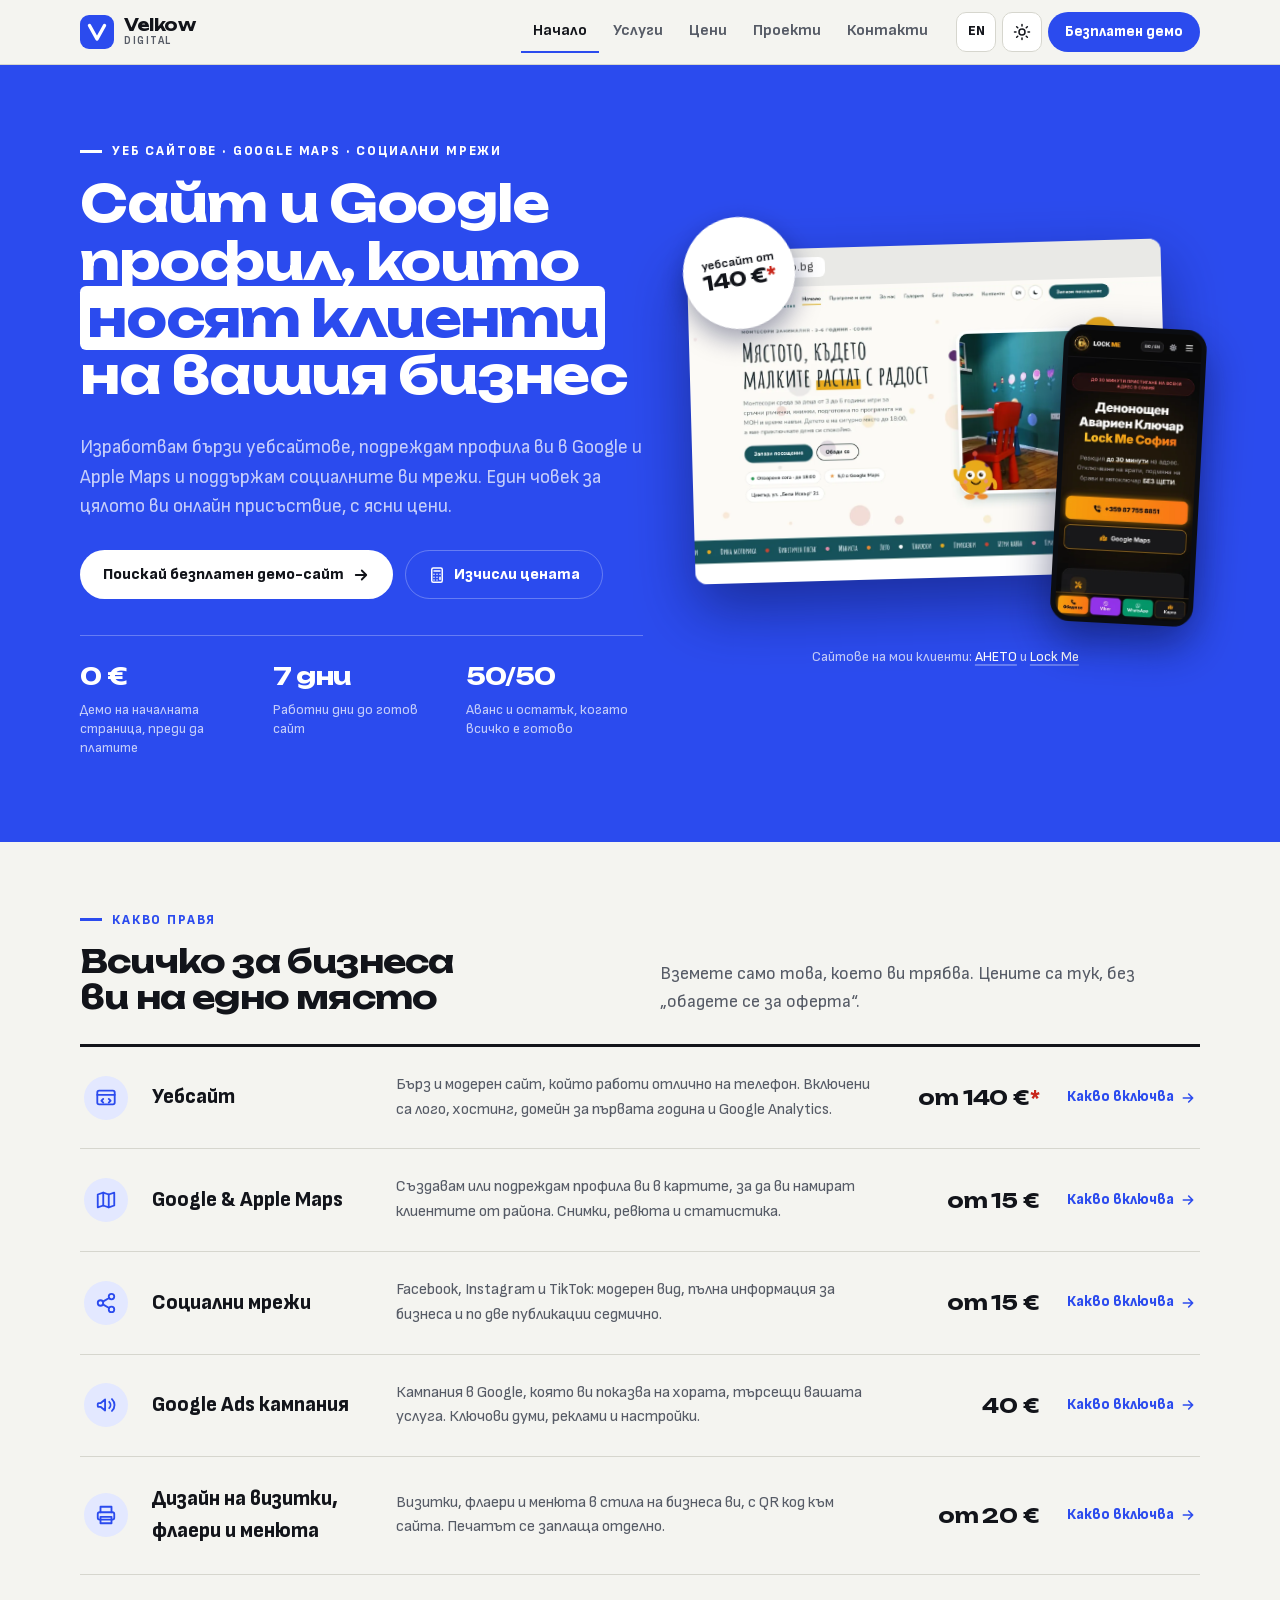
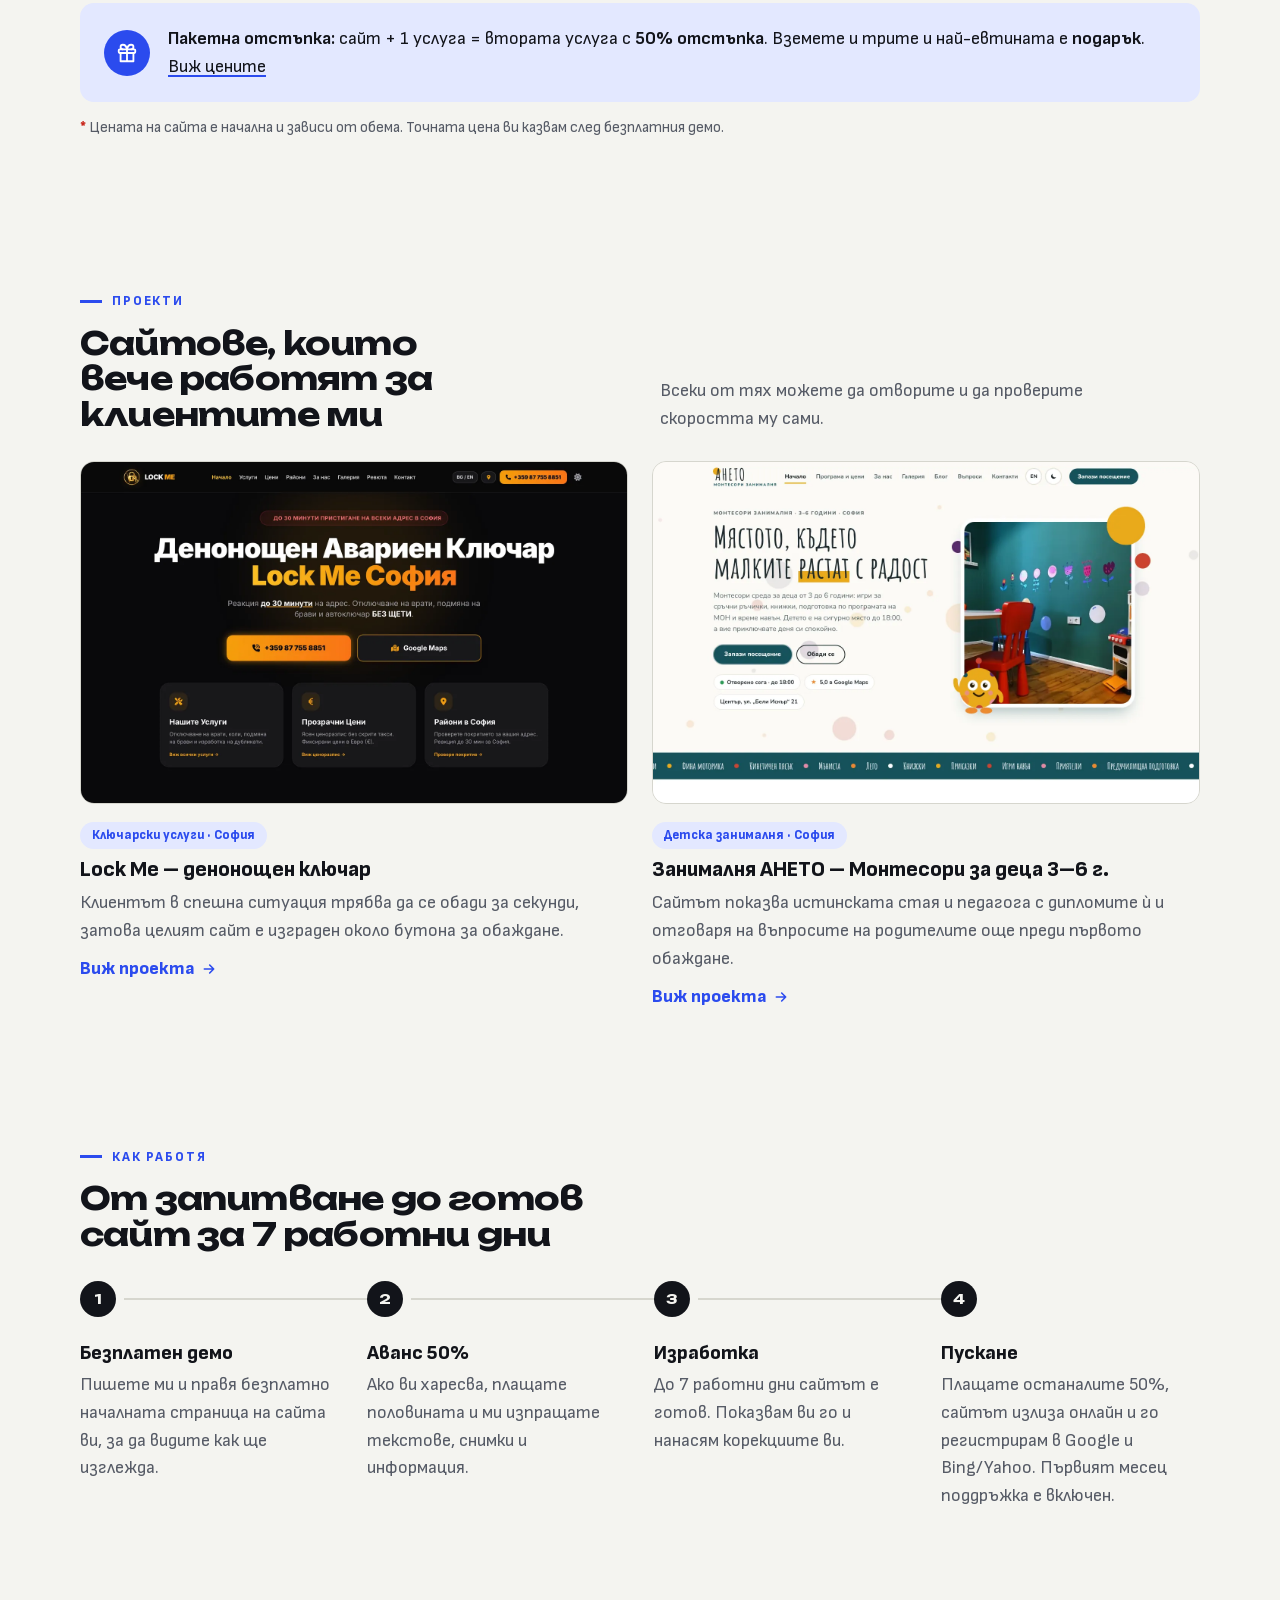
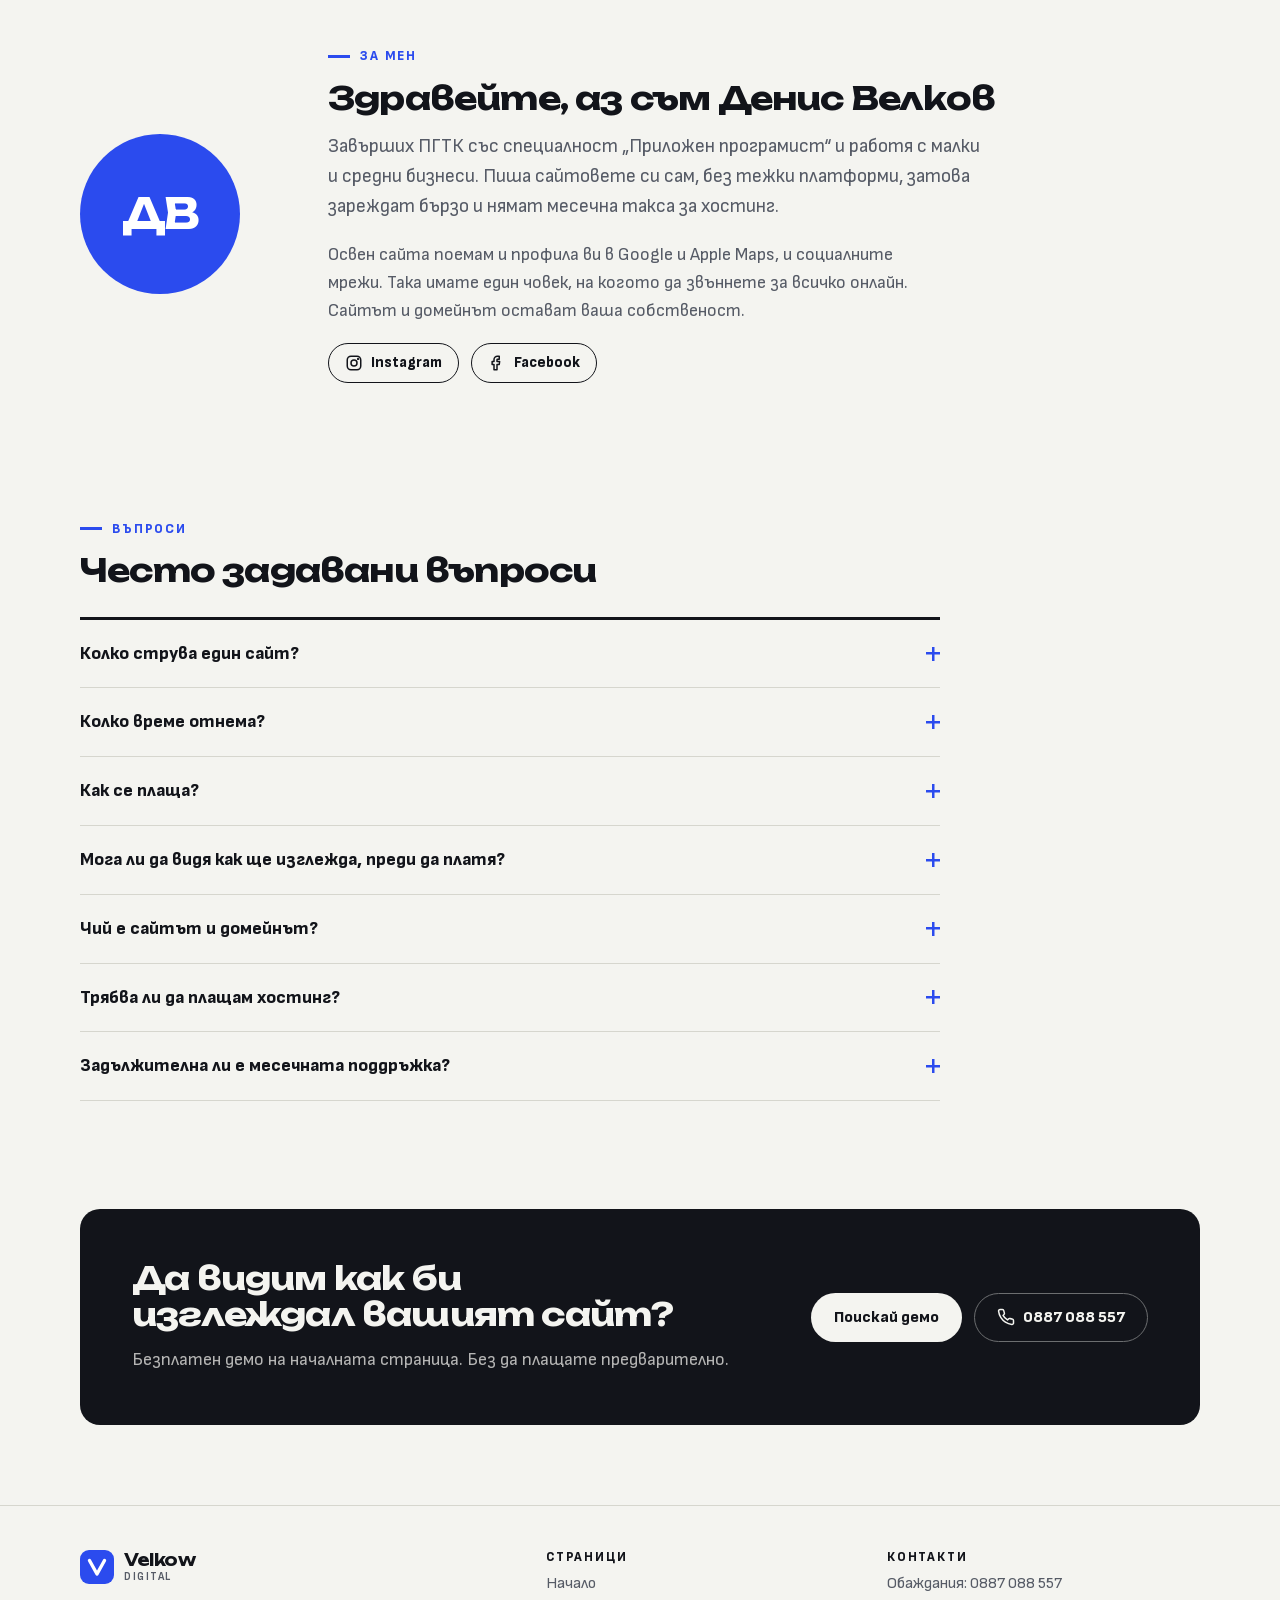
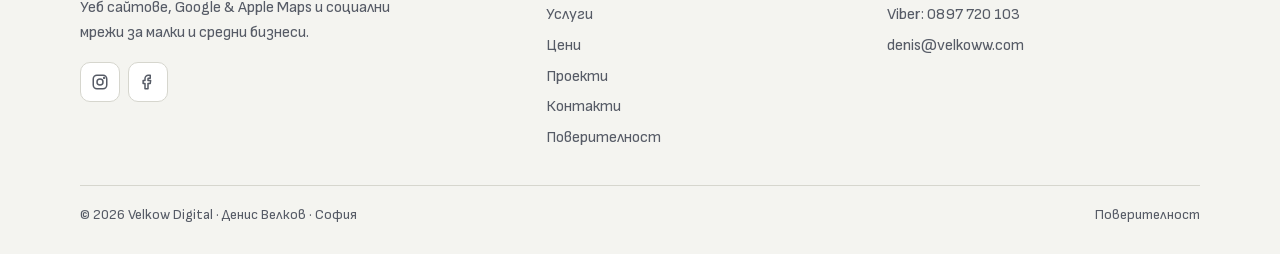
==== commit da5ea0f7: "Add Google Ads campaign and print design services Co-Authored-By: Claude Opus 5.5 <noreply@anthropic" ====
--- a/index.html
+++ b/index.html
@@ -76,13 +76,15 @@
 <section>
   <div class="wrap">
     <div class="sec-head">
-      <div><span class="eyebrow">Какво правя</span><h2>Три услуги, едно място</h2></div>
+      <div><span class="eyebrow">Какво правя</span><h2>Всичко за бизнеса ви на едно място</h2></div>
       <p>Вземете само това, което ви трябва. Цените са тук, без „обадете се за оферта“.</p>
     </div>
     <ul class="menu-list">
       <li><a class="mrow" href="/services#web"><span class="mrow-ic"><svg viewBox="0 0 24 24" fill="none" stroke="currentColor" stroke-width="2" stroke-linecap="round" stroke-linejoin="round" aria-hidden="true"><rect x="2.5" y="4" width="19" height="15" rx="2"/><path d="M2.5 8.5h19"/><path d="m9 13-2 2 2 2M15 13l2 2-2 2"/></svg></span><b class="t">Уебсайт</b><span class="d">Бърз и модерен сайт, който работи отлично на телефон. Включени са лого, хостинг, домейн за първата година и Google Analytics.</span><span class="p"><span>от 140 €<span class="req">*</span></span><span class="go">Какво включва <svg class="go" viewBox="0 0 24 24" width="16" height="16" fill="none" stroke="currentColor" stroke-width="2.4" stroke-linecap="round" stroke-linejoin="round" aria-hidden="true"><path d="M5 12h14M13 6l6 6-6 6"/></svg></span></span></a></li>
       <li><a class="mrow" href="/services#maps"><span class="mrow-ic"><svg viewBox="0 0 24 24" fill="none" stroke="currentColor" stroke-width="2" stroke-linecap="round" stroke-linejoin="round" aria-hidden="true"><path d="M9 4 3 6v14l6-2 6 2 6-2V4l-6 2z"/><path d="M9 4v14M15 6v14"/></svg></span><b class="t">Google &amp; Apple Maps</b><span class="d">Създавам или подреждам профила ви в картите, за да ви намират клиентите от района. Снимки, ревюта и статистика.</span><span class="p"><span>от 15 €</span><span class="go">Какво включва <svg class="go" viewBox="0 0 24 24" width="16" height="16" fill="none" stroke="currentColor" stroke-width="2.4" stroke-linecap="round" stroke-linejoin="round" aria-hidden="true"><path d="M5 12h14M13 6l6 6-6 6"/></svg></span></span></a></li>
       <li><a class="mrow" href="/services#social"><span class="mrow-ic"><svg viewBox="0 0 24 24" fill="none" stroke="currentColor" stroke-width="2" stroke-linecap="round" stroke-linejoin="round" aria-hidden="true"><circle cx="18" cy="5" r="3"/><circle cx="6" cy="12" r="3"/><circle cx="18" cy="19" r="3"/><path d="m8.6 13.5 6.8 4M15.4 6.5l-6.8 4"/></svg></span><b class="t">Социални мрежи</b><span class="d">Facebook, Instagram и TikTok: модерен вид, пълна информация за бизнеса и по две публикации седмично.</span><span class="p"><span>от 15 €</span><span class="go">Какво включва <svg class="go" viewBox="0 0 24 24" width="16" height="16" fill="none" stroke="currentColor" stroke-width="2.4" stroke-linecap="round" stroke-linejoin="round" aria-hidden="true"><path d="M5 12h14M13 6l6 6-6 6"/></svg></span></span></a></li>
+      <li><a class="mrow" href="/services#ads"><span class="mrow-ic"><svg viewBox="0 0 24 24" fill="none" stroke="currentColor" stroke-width="2" stroke-linecap="round" stroke-linejoin="round" aria-hidden="true"><path d="M3 11v2a1 1 0 0 0 1 1h2l5 4V6L6 10H4a1 1 0 0 0-1 1z"/><path d="M15.5 8.5a5 5 0 0 1 0 7M18.5 5.5a9 9 0 0 1 0 13"/></svg></span><b class="t">Google Ads кампания</b><span class="d">Кампания в Google, която ви показва на хората, търсещи вашата услуга. Ключови думи, реклами и настройки.</span><span class="p"><span>40 €</span><span class="go">Какво включва <svg class="go" viewBox="0 0 24 24" width="16" height="16" fill="none" stroke="currentColor" stroke-width="2.4" stroke-linecap="round" stroke-linejoin="round" aria-hidden="true"><path d="M5 12h14M13 6l6 6-6 6"/></svg></span></span></a></li>
+      <li><a class="mrow" href="/services#print"><span class="mrow-ic"><svg viewBox="0 0 24 24" fill="none" stroke="currentColor" stroke-width="2" stroke-linecap="round" stroke-linejoin="round" aria-hidden="true"><path d="M6 9V3h12v6"/><rect x="3" y="9" width="18" height="8" rx="2"/><path d="M6 14h12v7H6z"/></svg></span><b class="t">Дизайн на визитки, флаери и менюта</b><span class="d">Визитки, флаери и менюта в стила на бизнеса ви, с QR код към сайта. Печатът се заплаща отделно.</span><span class="p"><span>от 20 €</span><span class="go">Какво включва <svg class="go" viewBox="0 0 24 24" width="16" height="16" fill="none" stroke="currentColor" stroke-width="2.4" stroke-linecap="round" stroke-linejoin="round" aria-hidden="true"><path d="M5 12h14M13 6l6 6-6 6"/></svg></span></span></a></li>
     </ul>
     <div class="callout discount" style="margin-top:28px"><span class="ic"><svg viewBox="0 0 24 24" fill="none" stroke="currentColor" stroke-width="2" stroke-linecap="round" stroke-linejoin="round" aria-hidden="true"><rect x="3" y="8" width="18" height="4" rx="1"/><path d="M12 8v13M19 12v9H5v-9M7.5 8a2.5 2.5 0 0 1 0-5C11 3 12 8 12 8s1-5 4.5-5a2.5 2.5 0 0 1 0 5"/></svg></span><p><b>Пакетна отстъпка:</b> сайт + 1 услуга = втората услуга с <b>50% отстъпка</b>. Вземете и трите и най-евтината е <b>подарък</b>. <a href="/prices">Виж цените</a></p></div>
     <p class="note-red" style="margin-top:14px"><span class="req">*</span> Цената на сайта е начална и зависи от обема. Точната цена ви казвам след безплатния демо.</p>
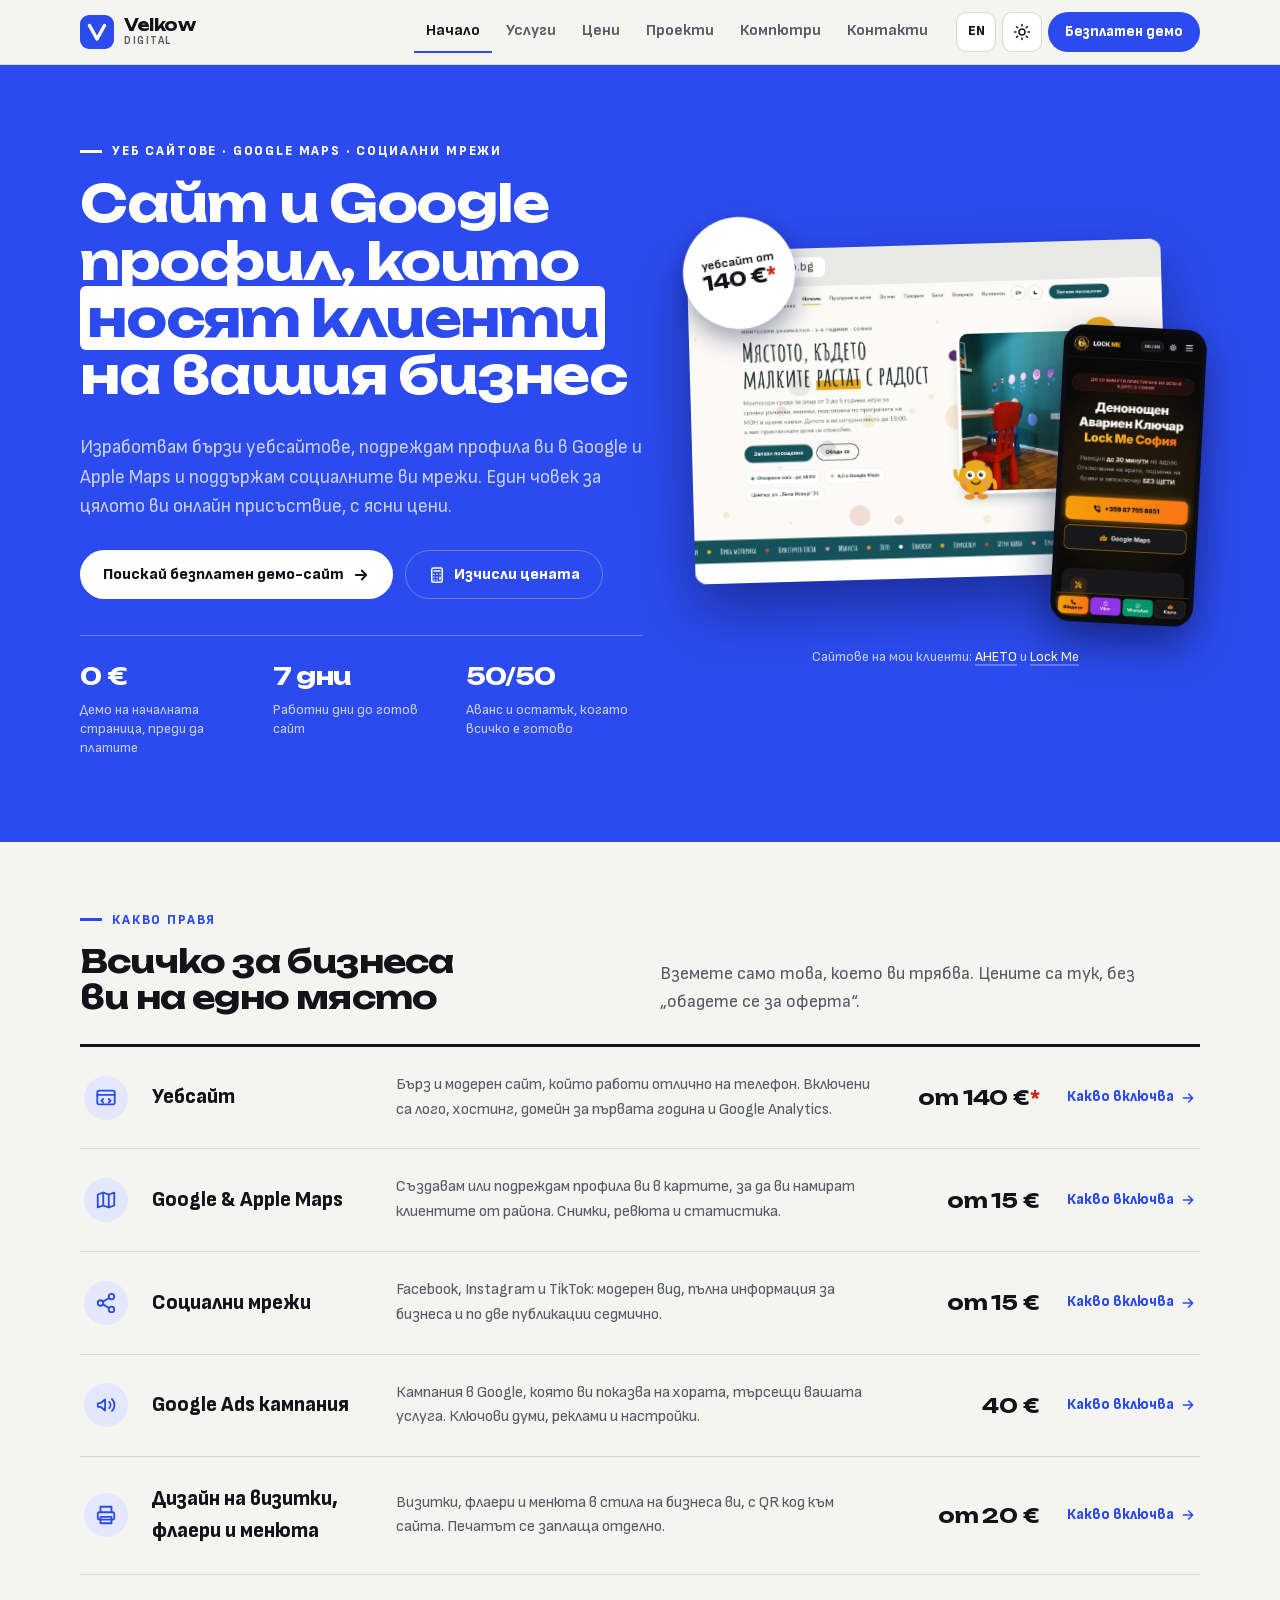
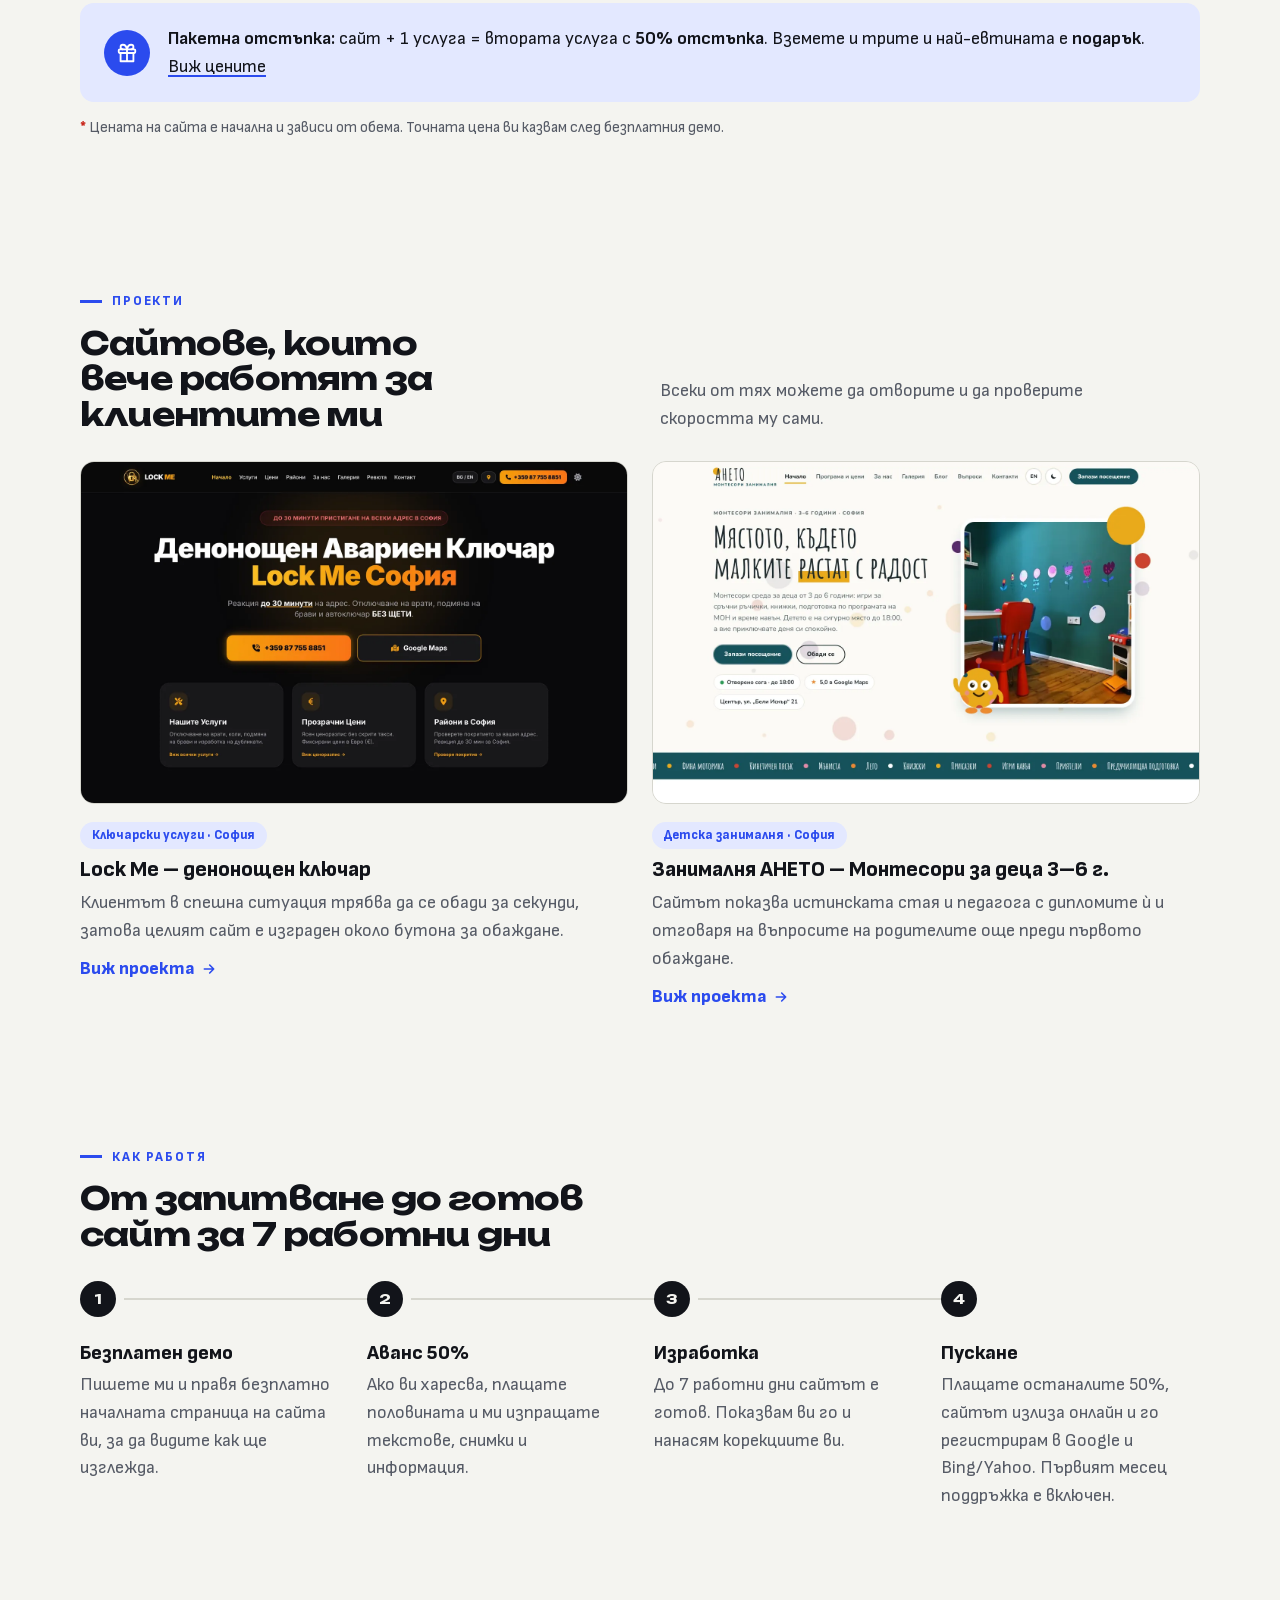
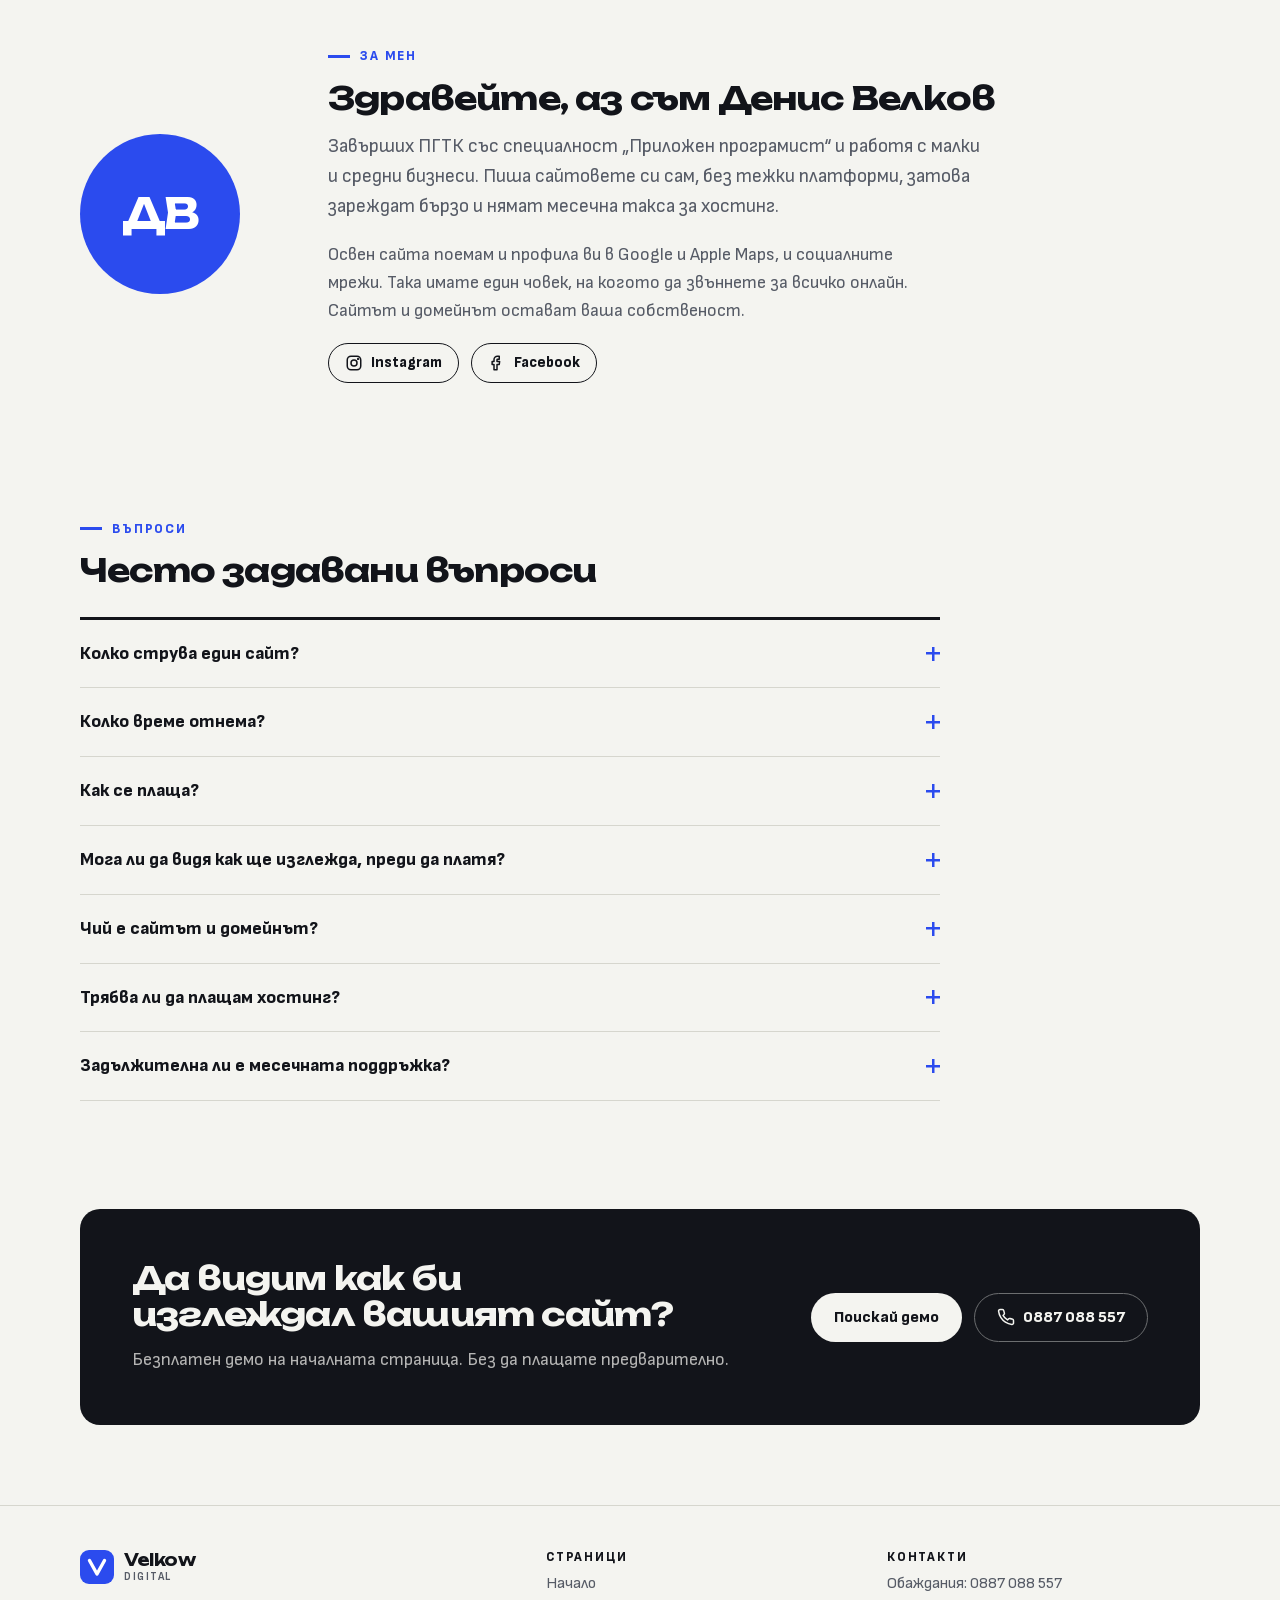
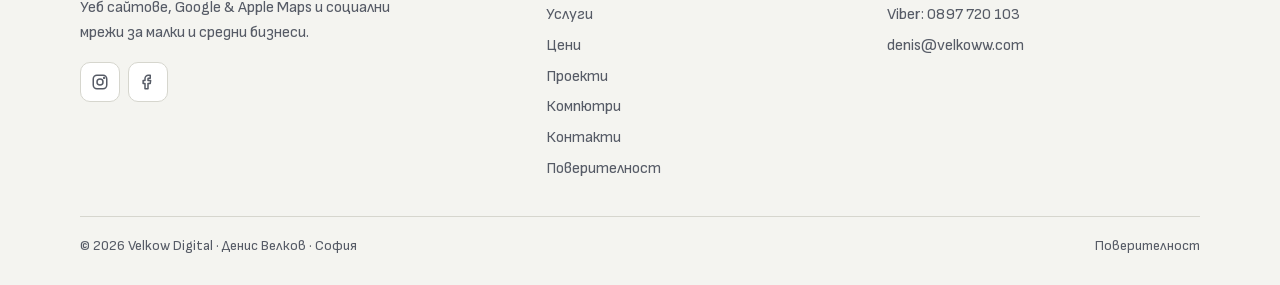
==== commit 6f578e31: "Add computer services page (BG /kompyutri, EN /en/computers) Windows/Linux installation, cleaning, d" ====
--- a/index.html
+++ b/index.html
@@ -27,7 +27,7 @@
 <script>try{var t=localStorage.getItem('theme');if(t==='dark'||t==='light')document.documentElement.setAttribute('data-theme',t)}catch(e){}</script>
 <link rel="preload" href="/assets/fonts/sofia-sans-var.woff" as="font" type="font/woff" crossorigin>
 <link rel="preload" href="/assets/fonts/unbounded-700.woff" as="font" type="font/woff" crossorigin>
-<link rel="stylesheet" href="/assets/css/style.css?v=2">
+<link rel="stylesheet" href="/assets/css/style.css?v=3">
 <script type="application/ld+json">{"@context": "https://schema.org", "@type": "ProfessionalService", "name": "Velkow Digital", "url": "https://velkoww.com/", "image": "https://velkoww.com/assets/img/og-bg.jpg", "logo": "https://velkoww.com/apple-touch-icon.png", "description": "Изработка на уебсайтове, Google и Apple Maps профили и поддръжка на социални мрежи за малки и средни бизнеси.", "telephone": "+359887088557", "email": "denis@velkoww.com", "founder": {"@type": "Person", "name": "Денис Велков"}, "address": {"@type": "PostalAddress", "addressLocality": "София", "addressCountry": "BG"}, "areaServed": "BG", "priceRange": "€€", "sameAs": ["https://www.instagram.com/velkoww_/", "https://www.facebook.com/share/19Hg4BAvfs/"], "inLanguage": "bg"}</script>
 </head>
 <body>
@@ -35,7 +35,7 @@
 <header class="site-header">
   <div class="wrap nav">
     <a class="brand" href="/" aria-label="Velkow Digital – начало"><svg class="brand-mark" viewBox="0 0 34 34" aria-hidden="true"><rect width="34" height="34" rx="9" fill="var(--accent)"/><path d="M9.5 10.5 17 24l7.5-13.5" fill="none" stroke="var(--accent-ink)" stroke-width="3.4" stroke-linecap="round" stroke-linejoin="round"/></svg><span>Velkow<small>digital</small></span></a>
-    <nav aria-label="Меню"><ul class="menu"><li><a href="/" aria-current="page">Начало</a></li><li><a href="/services">Услуги</a></li><li><a href="/prices">Цени</a></li><li><a href="/portfolio">Проекти</a></li><li><a href="/contacts">Контакти</a></li></ul></nav>
+    <nav aria-label="Меню"><ul class="menu"><li><a href="/" aria-current="page">Начало</a></li><li><a href="/services">Услуги</a></li><li><a href="/prices">Цени</a></li><li><a href="/portfolio">Проекти</a></li><li><a href="/kompyutri">Компютри</a></li><li><a href="/contacts">Контакти</a></li></ul></nav>
     <div class="tools">
       <a class="icon-btn" href="/en/" hreflang="en" lang="en" aria-label="Switch to English">EN</a>
       <button class="icon-btn theme-btn" type="button" aria-label="Theme"><svg class="sun" viewBox="0 0 24 24" fill="none" stroke="currentColor" stroke-width="2" stroke-linecap="round" aria-hidden="true"><circle cx="12" cy="12" r="4"/><path d="M12 2v2M12 20v2M4.9 4.9l1.4 1.4M17.7 17.7l1.4 1.4M2 12h2M20 12h2M4.9 19.1l1.4-1.4M17.7 6.3l1.4-1.4"/></svg><svg class="moon" viewBox="0 0 24 24" fill="none" stroke="currentColor" stroke-width="2" stroke-linecap="round" stroke-linejoin="round" aria-hidden="true"><path d="M21 12.8A9 9 0 1 1 11.2 3a7 7 0 0 0 9.8 9.8z"/></svg></button>
@@ -43,7 +43,7 @@
       <button class="icon-btn menu-btn" type="button" aria-expanded="false" aria-controls="mobile-menu" aria-label="Меню"><svg viewBox="0 0 24 24" fill="none" stroke="currentColor" stroke-width="2" stroke-linecap="round" aria-hidden="true"><path d="M4 6h16M4 12h16M4 18h16"/></svg></button>
     </div>
   </div>
-  <nav id="mobile-menu" class="mobile-menu" aria-label="Меню"><a href="/" aria-current="page">Начало</a><a href="/services">Услуги</a><a href="/prices">Цени</a><a href="/portfolio">Проекти</a><a href="/contacts">Контакти</a></nav>
+  <nav id="mobile-menu" class="mobile-menu" aria-label="Меню"><a href="/" aria-current="page">Начало</a><a href="/services">Услуги</a><a href="/prices">Цени</a><a href="/portfolio">Проекти</a><a href="/kompyutri">Компютри</a><a href="/contacts">Контакти</a></nav>
 </header>
 <main id="main">
 <section class="hero">
@@ -172,7 +172,7 @@
           <a class="icon-btn" href="https://www.facebook.com/share/19Hg4BAvfs/" target="_blank" rel="noopener" aria-label="Facebook"><svg viewBox="0 0 24 24" fill="none" stroke="currentColor" stroke-width="2" stroke-linecap="round" stroke-linejoin="round" aria-hidden="true"><path d="M15 3h-2.5A4.5 4.5 0 0 0 8 7.5V10H5.5v4H8v7h4v-7h3l.5-4H12V7.8c0-.5.4-.8.8-.8H15z"/></svg></a>
         </div>
       </div>
-      <div><h3>Страници</h3><ul><li><a href="/">Начало</a></li><li><a href="/services">Услуги</a></li><li><a href="/prices">Цени</a></li><li><a href="/portfolio">Проекти</a></li><li><a href="/contacts">Контакти</a></li><li><a href="/privacy">Поверителност</a></li></ul></div>
+      <div><h3>Страници</h3><ul><li><a href="/">Начало</a></li><li><a href="/services">Услуги</a></li><li><a href="/prices">Цени</a></li><li><a href="/portfolio">Проекти</a></li><li><a href="/kompyutri">Компютри</a></li><li><a href="/contacts">Контакти</a></li><li><a href="/privacy">Поверителност</a></li></ul></div>
       <div><h3>Контакти</h3><ul>
         <li>Обаждания: <a href="tel:+359887088557">0887 088 557</a></li>
         <li>Viber: <a href="viber://chat?number=%2B359897720103">0897 720 103</a></li>
--- a/assets/css/style.css
+++ b/assets/css/style.css
@@ -76,6 +76,7 @@
 .mobile-menu a{display:block;padding:13px 4px;border-bottom:1px solid var(--border);color:var(--text);text-decoration:none;font-weight:700}
 .mobile-menu a[aria-current="page"]{color:var(--accent)}
 @media (min-width:860px){.menu{display:flex}.menu-btn{display:none}.btn.header-cta{display:inline-flex}.mobile-menu{display:none!important}}
+@media (min-width:860px) and (max-width:1079px){.menu a{padding:8px 8px}.btn.header-cta{display:none!important}}
 
 /* Бутони */
 .btn{text-align:center;display:inline-flex;align-items:center;justify-content:center;gap:8px;padding:14px 22px;border-radius:999px;font:800 1rem/1.2 var(--body);text-decoration:none;border:1.5px solid transparent;cursor:pointer;transition:transform .15s ease,background .15s ease,border-color .15s ease,color .15s ease}
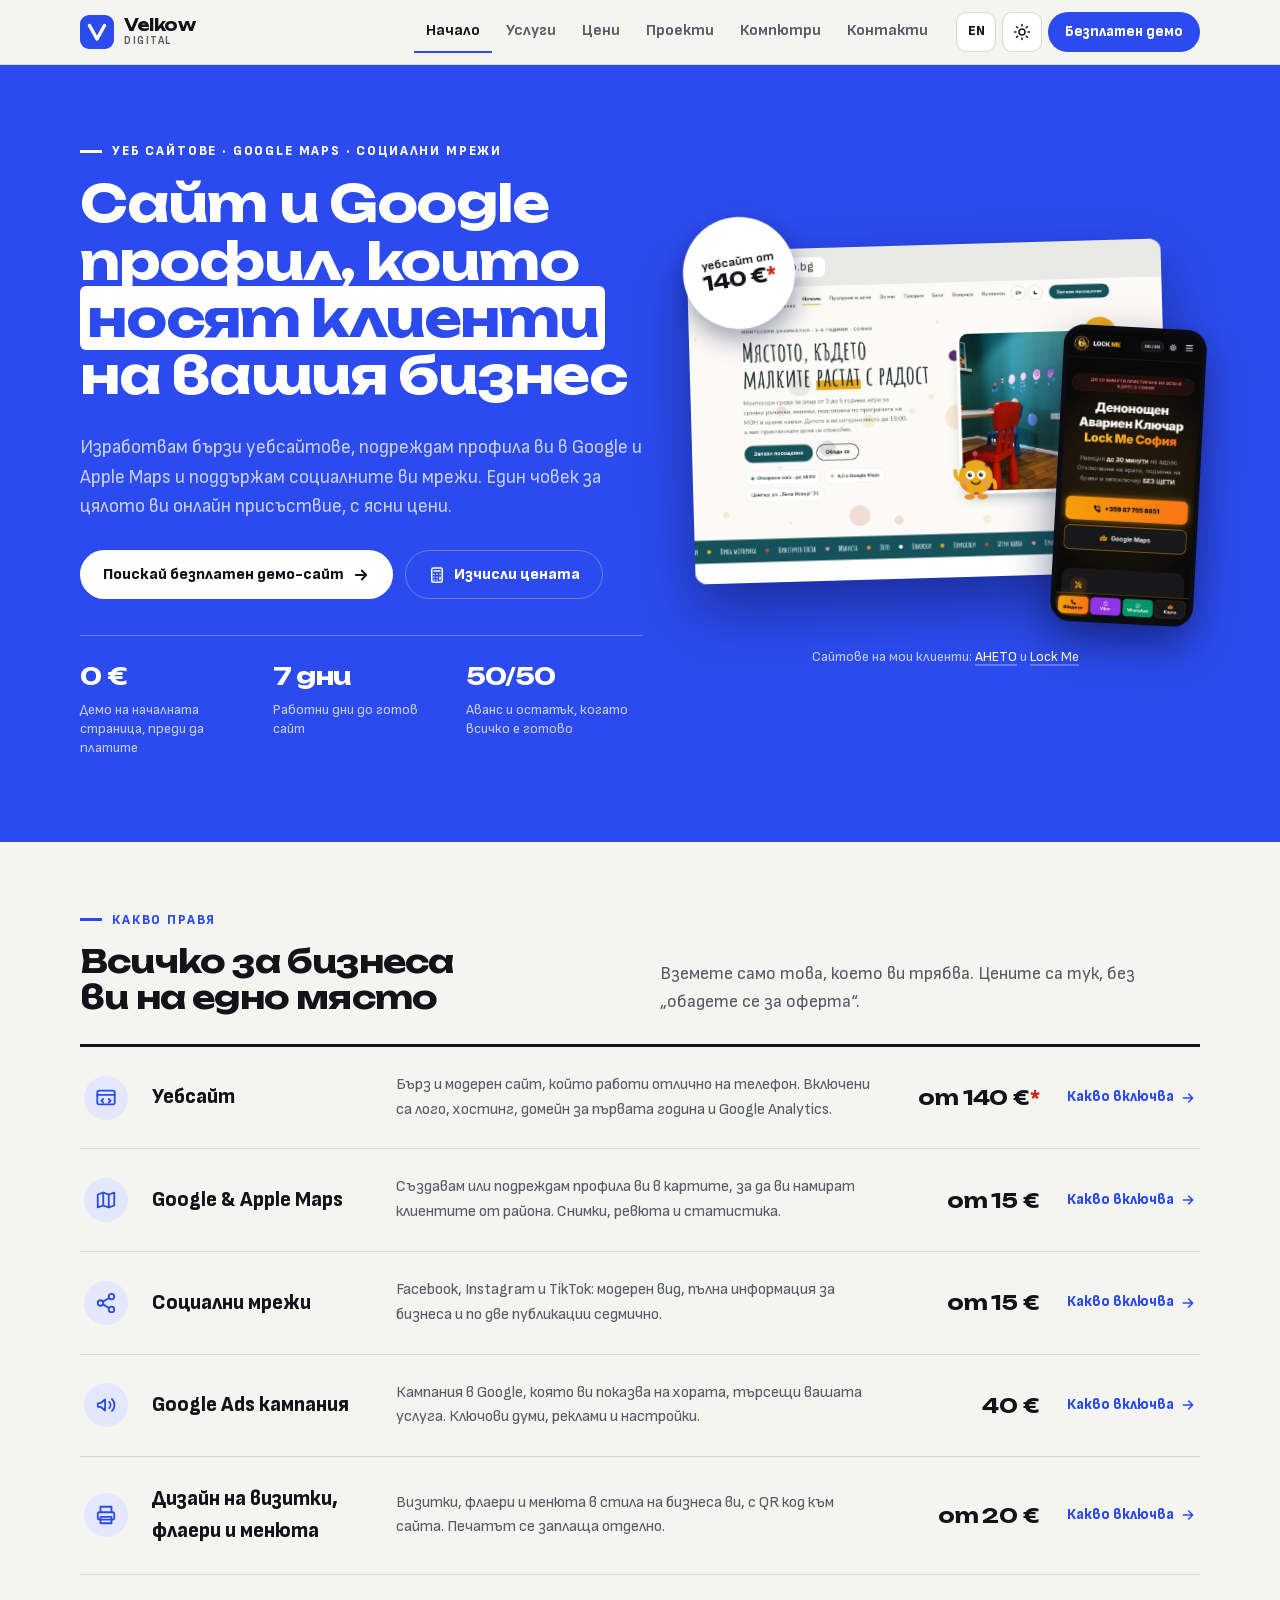
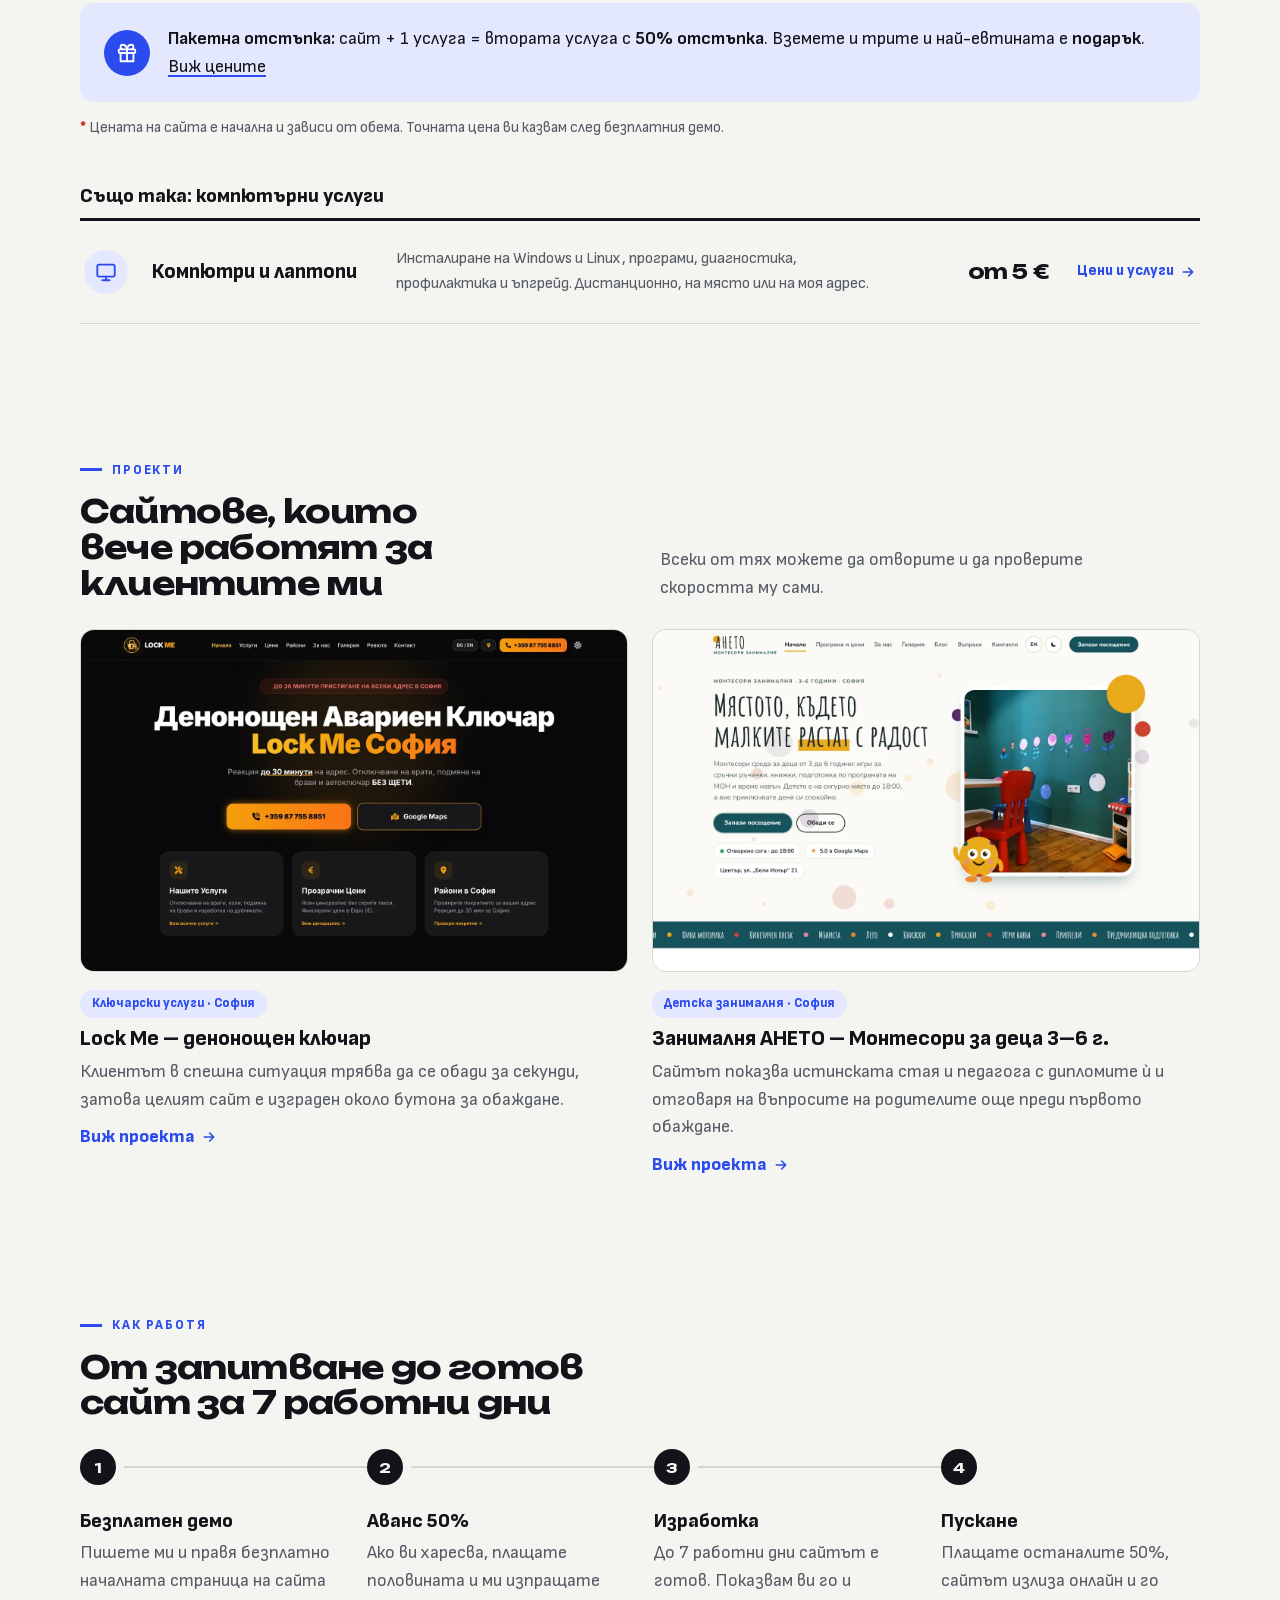
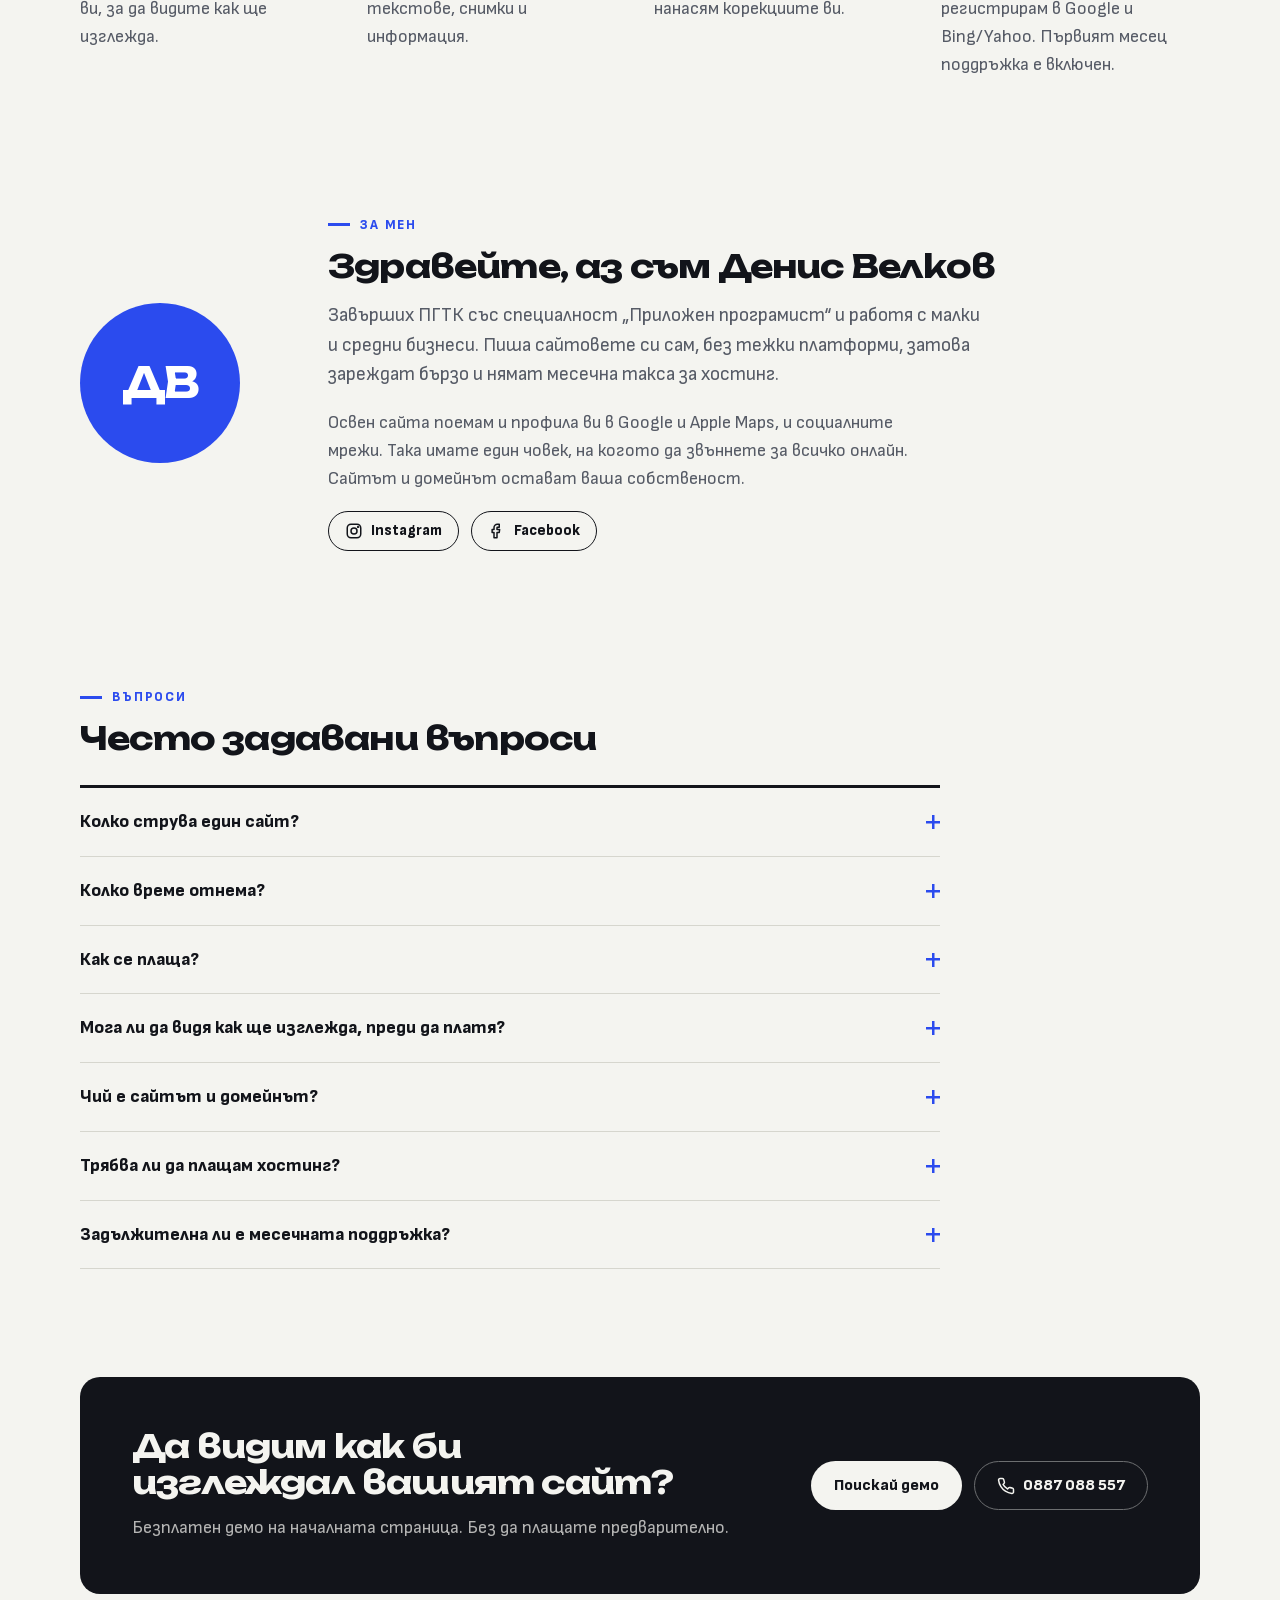
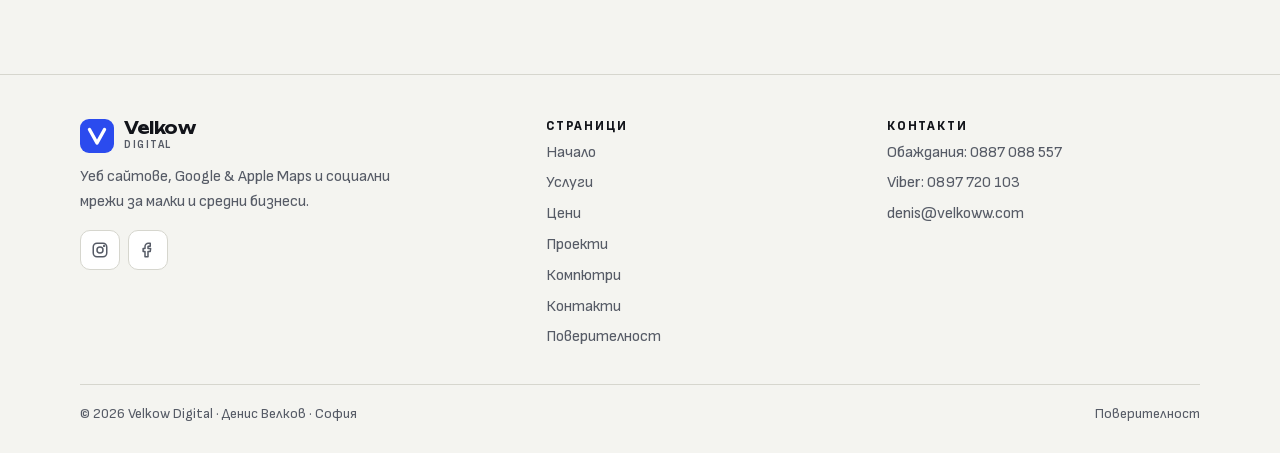
==== commit c8150821: "Home page: add computer services row linking to the new page Co-Authored-By: Claude Opus 5.5 <norepl" ====
--- a/index.html
+++ b/index.html
@@ -27,7 +27,7 @@
 <script>try{var t=localStorage.getItem('theme');if(t==='dark'||t==='light')document.documentElement.setAttribute('data-theme',t)}catch(e){}</script>
 <link rel="preload" href="/assets/fonts/sofia-sans-var.woff" as="font" type="font/woff" crossorigin>
 <link rel="preload" href="/assets/fonts/unbounded-700.woff" as="font" type="font/woff" crossorigin>
-<link rel="stylesheet" href="/assets/css/style.css?v=3">
+<link rel="stylesheet" href="/assets/css/style.css?v=5">
 <script type="application/ld+json">{"@context": "https://schema.org", "@type": "ProfessionalService", "name": "Velkow Digital", "url": "https://velkoww.com/", "image": "https://velkoww.com/assets/img/og-bg.jpg", "logo": "https://velkoww.com/apple-touch-icon.png", "description": "Изработка на уебсайтове, Google и Apple Maps профили и поддръжка на социални мрежи за малки и средни бизнеси.", "telephone": "+359887088557", "email": "denis@velkoww.com", "founder": {"@type": "Person", "name": "Денис Велков"}, "address": {"@type": "PostalAddress", "addressLocality": "София", "addressCountry": "BG"}, "areaServed": "BG", "priceRange": "€€", "sameAs": ["https://www.instagram.com/velkoww_/", "https://www.facebook.com/share/19Hg4BAvfs/"], "inLanguage": "bg"}</script>
 </head>
 <body>
@@ -88,6 +88,10 @@
     </ul>
     <div class="callout discount" style="margin-top:28px"><span class="ic"><svg viewBox="0 0 24 24" fill="none" stroke="currentColor" stroke-width="2" stroke-linecap="round" stroke-linejoin="round" aria-hidden="true"><rect x="3" y="8" width="18" height="4" rx="1"/><path d="M12 8v13M19 12v9H5v-9M7.5 8a2.5 2.5 0 0 1 0-5C11 3 12 8 12 8s1-5 4.5-5a2.5 2.5 0 0 1 0 5"/></svg></span><p><b>Пакетна отстъпка:</b> сайт + 1 услуга = втората услуга с <b>50% отстъпка</b>. Вземете и трите и най-евтината е <b>подарък</b>. <a href="/prices">Виж цените</a></p></div>
     <p class="note-red" style="margin-top:14px"><span class="req">*</span> Цената на сайта е начална и зависи от обема. Точната цена ви казвам след безплатния демо.</p>
+    <h3 style="margin-top:44px">Също така: компютърни услуги</h3>
+    <ul class="menu-list">
+      <li><a class="mrow" href="/kompyutri"><span class="mrow-ic"><svg viewBox="0 0 24 24" fill="none" stroke="currentColor" stroke-width="2" stroke-linecap="round" stroke-linejoin="round" aria-hidden="true"><rect x="2.5" y="4" width="19" height="13" rx="2"/><path d="M8 21h8M12 17v4"/></svg></span><b class="t">Компютри и лаптопи</b><span class="d">Инсталиране на Windows и Linux, програми, диагностика, профилактика и ъпгрейд. Дистанционно, на място или на моя адрес.</span><span class="p"><span>от 5 €</span><span class="go">Цени и услуги <svg class="go" viewBox="0 0 24 24" width="16" height="16" fill="none" stroke="currentColor" stroke-width="2.4" stroke-linecap="round" stroke-linejoin="round" aria-hidden="true"><path d="M5 12h14M13 6l6 6-6 6"/></svg></span></span></a></li>
+    </ul>
   </div>
 </section>
 
--- a/assets/css/style.css
+++ b/assets/css/style.css
@@ -210,6 +210,7 @@
 .price-rows{list-style:none;padding:0;margin:0 0 1em;border-top:1px solid var(--border);font-variant-numeric:tabular-nums}
 .price-rows li{display:flex;justify-content:space-between;gap:12px;padding:11px 0;border-bottom:1px solid var(--border)}
 .price-rows b{white-space:nowrap}
+@media (max-width:420px){.price-rows b{white-space:normal;text-align:right}}
 .req{color:var(--danger);font-weight:800}
 .note-red{color:var(--muted);font-size:.95rem}
 .callout{border:1px solid var(--border);background:var(--surface);border-radius:var(--radius);padding:22px 24px}
